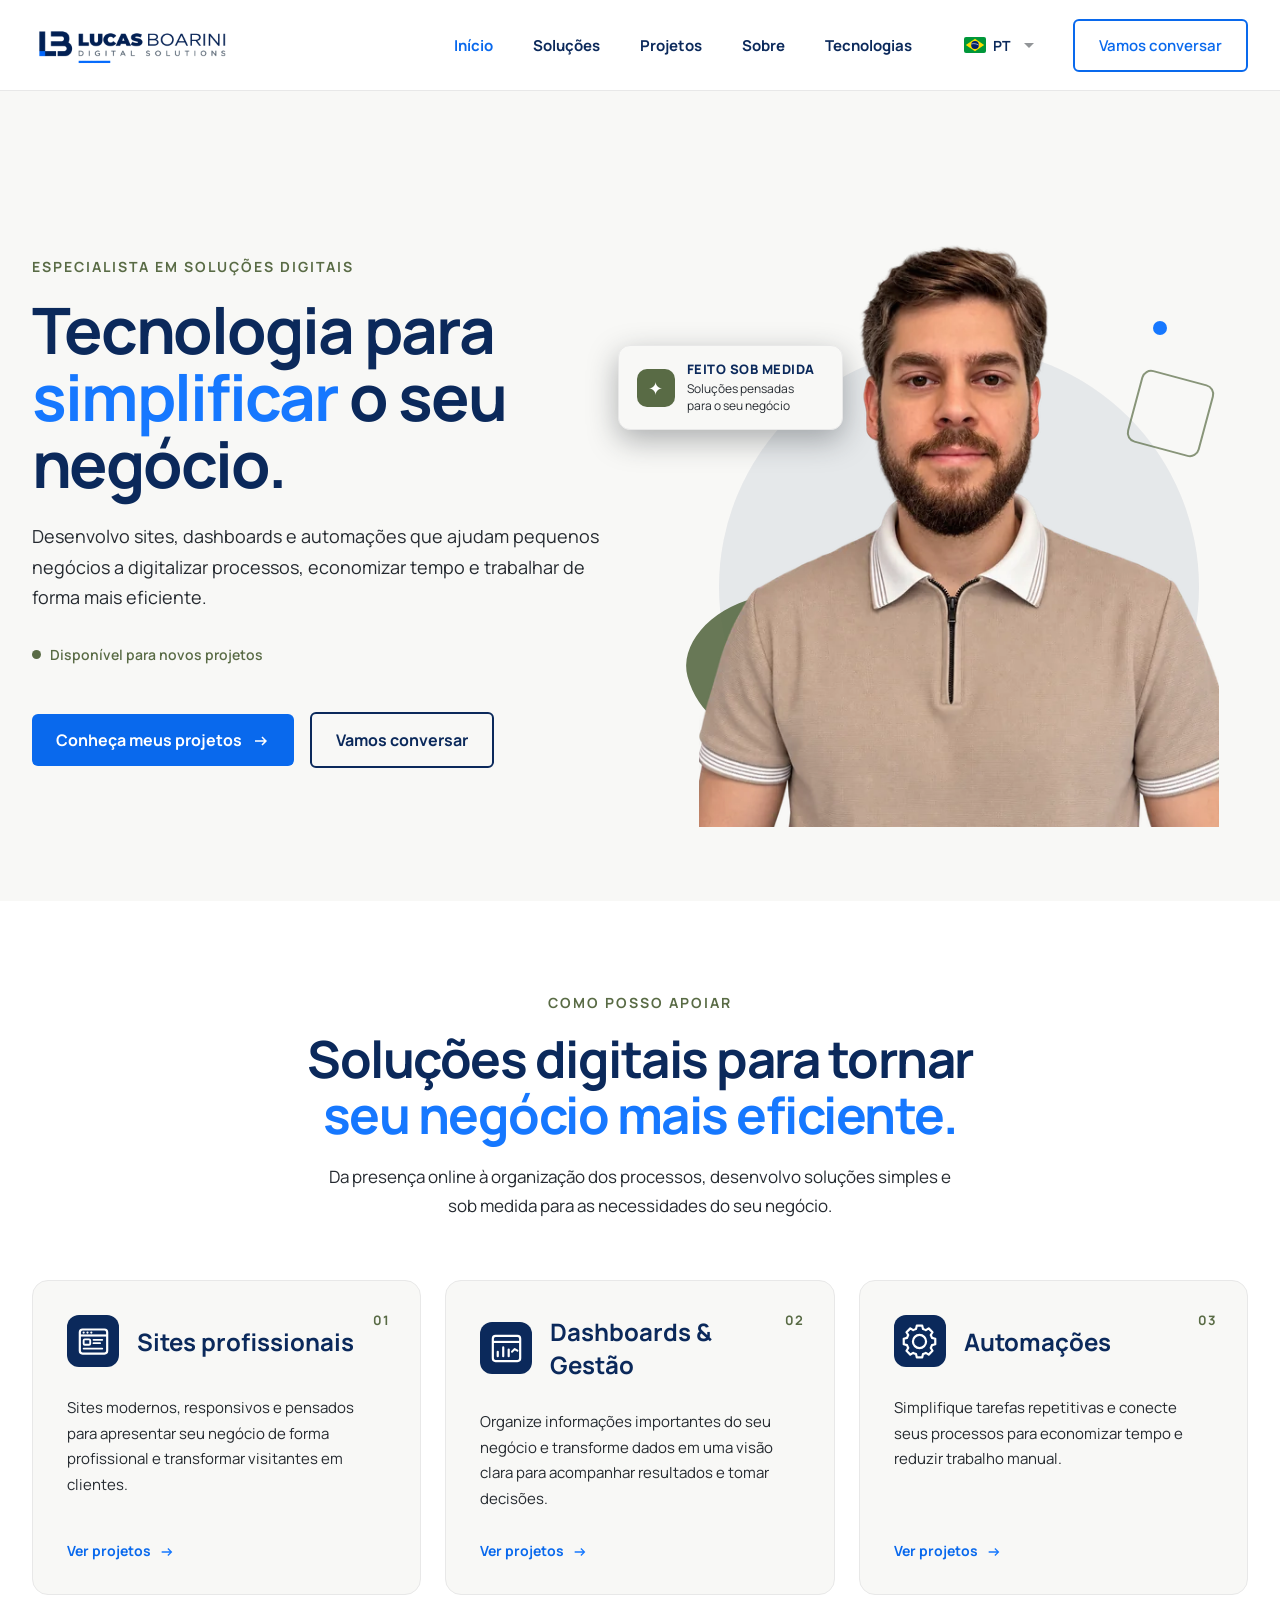
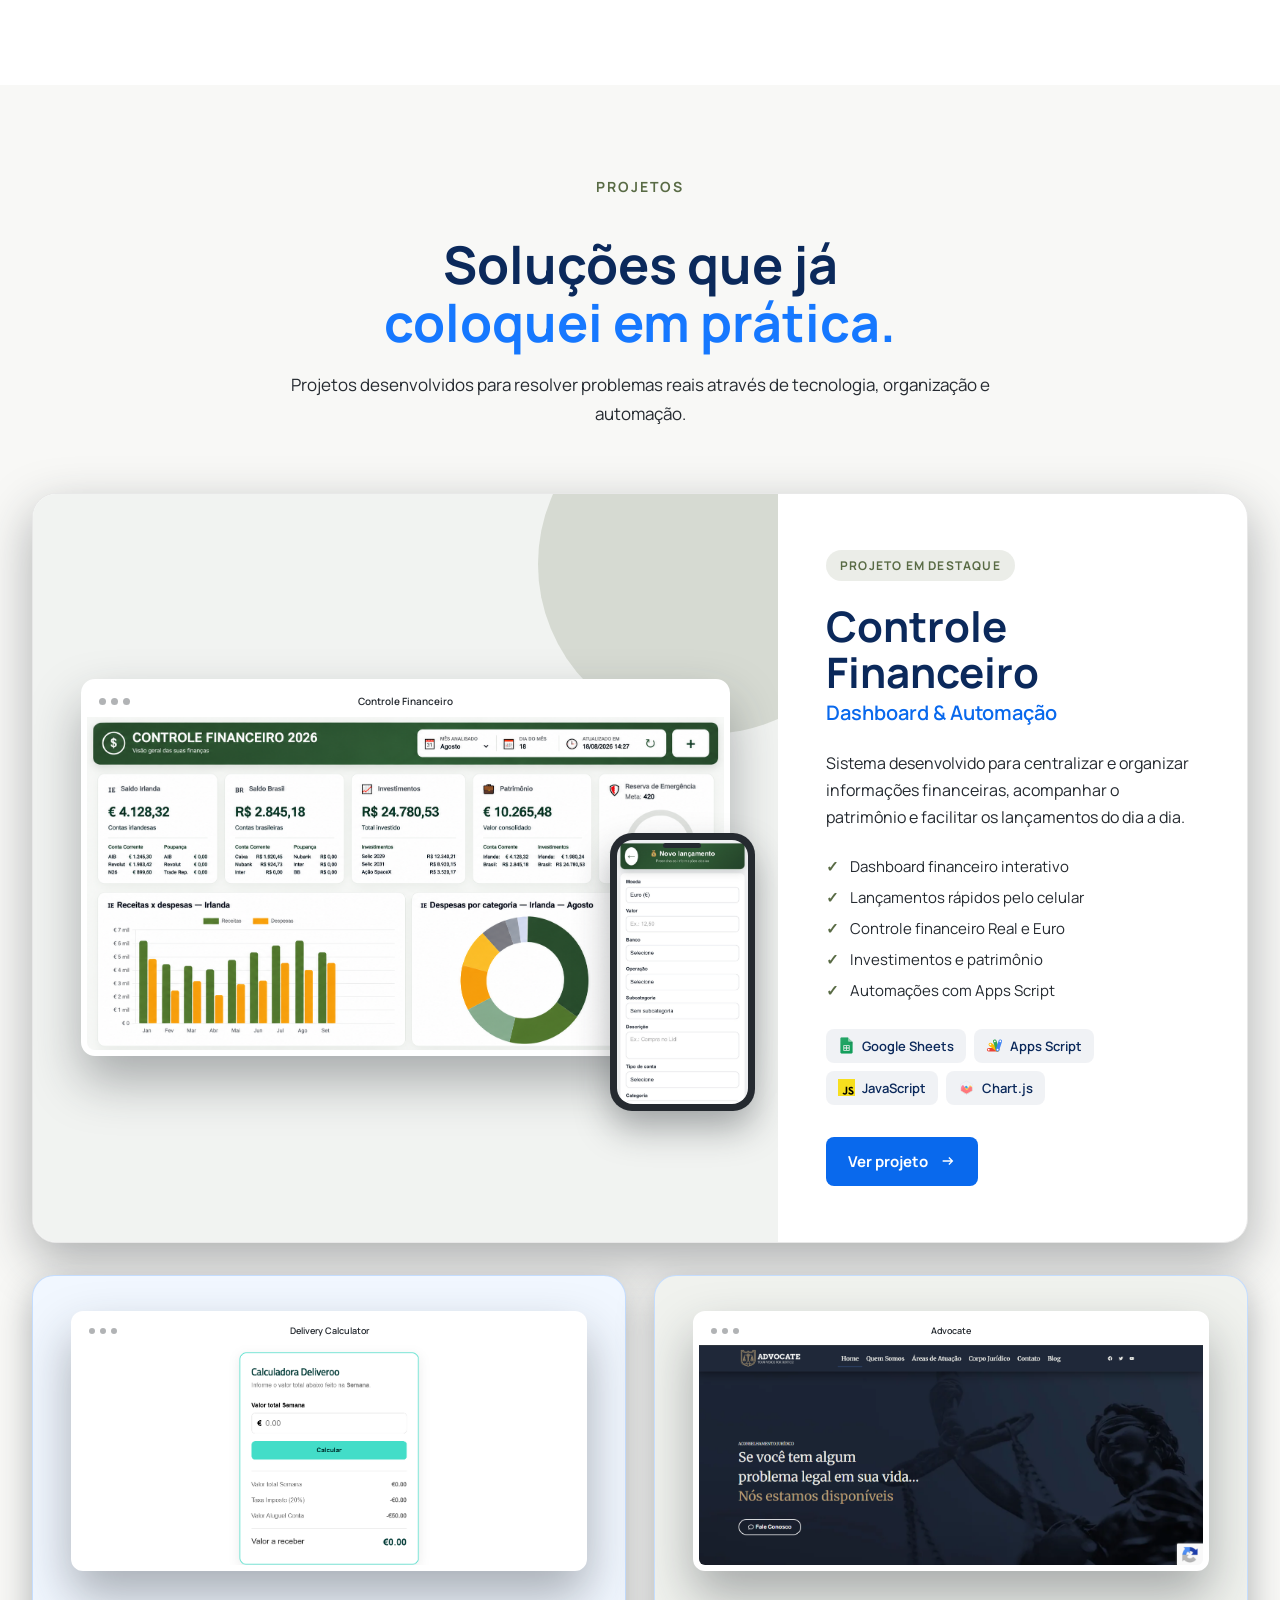
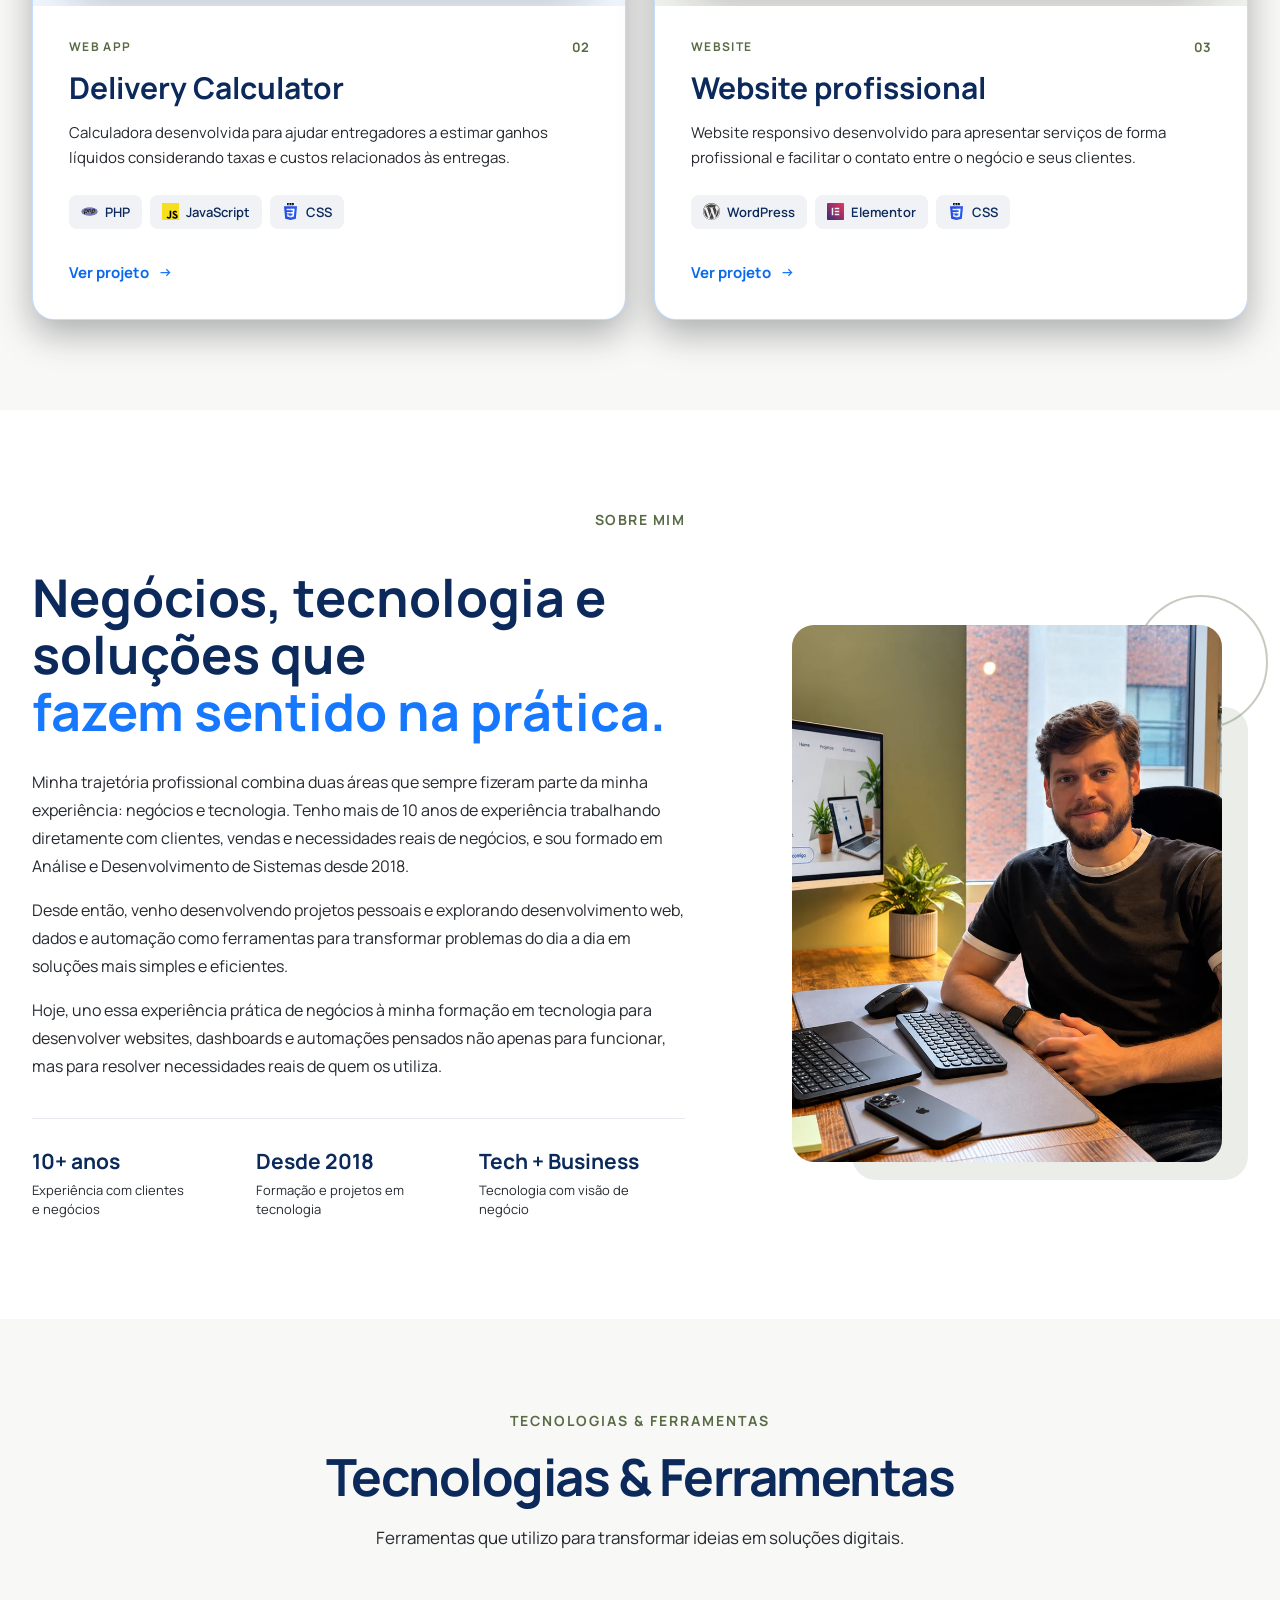
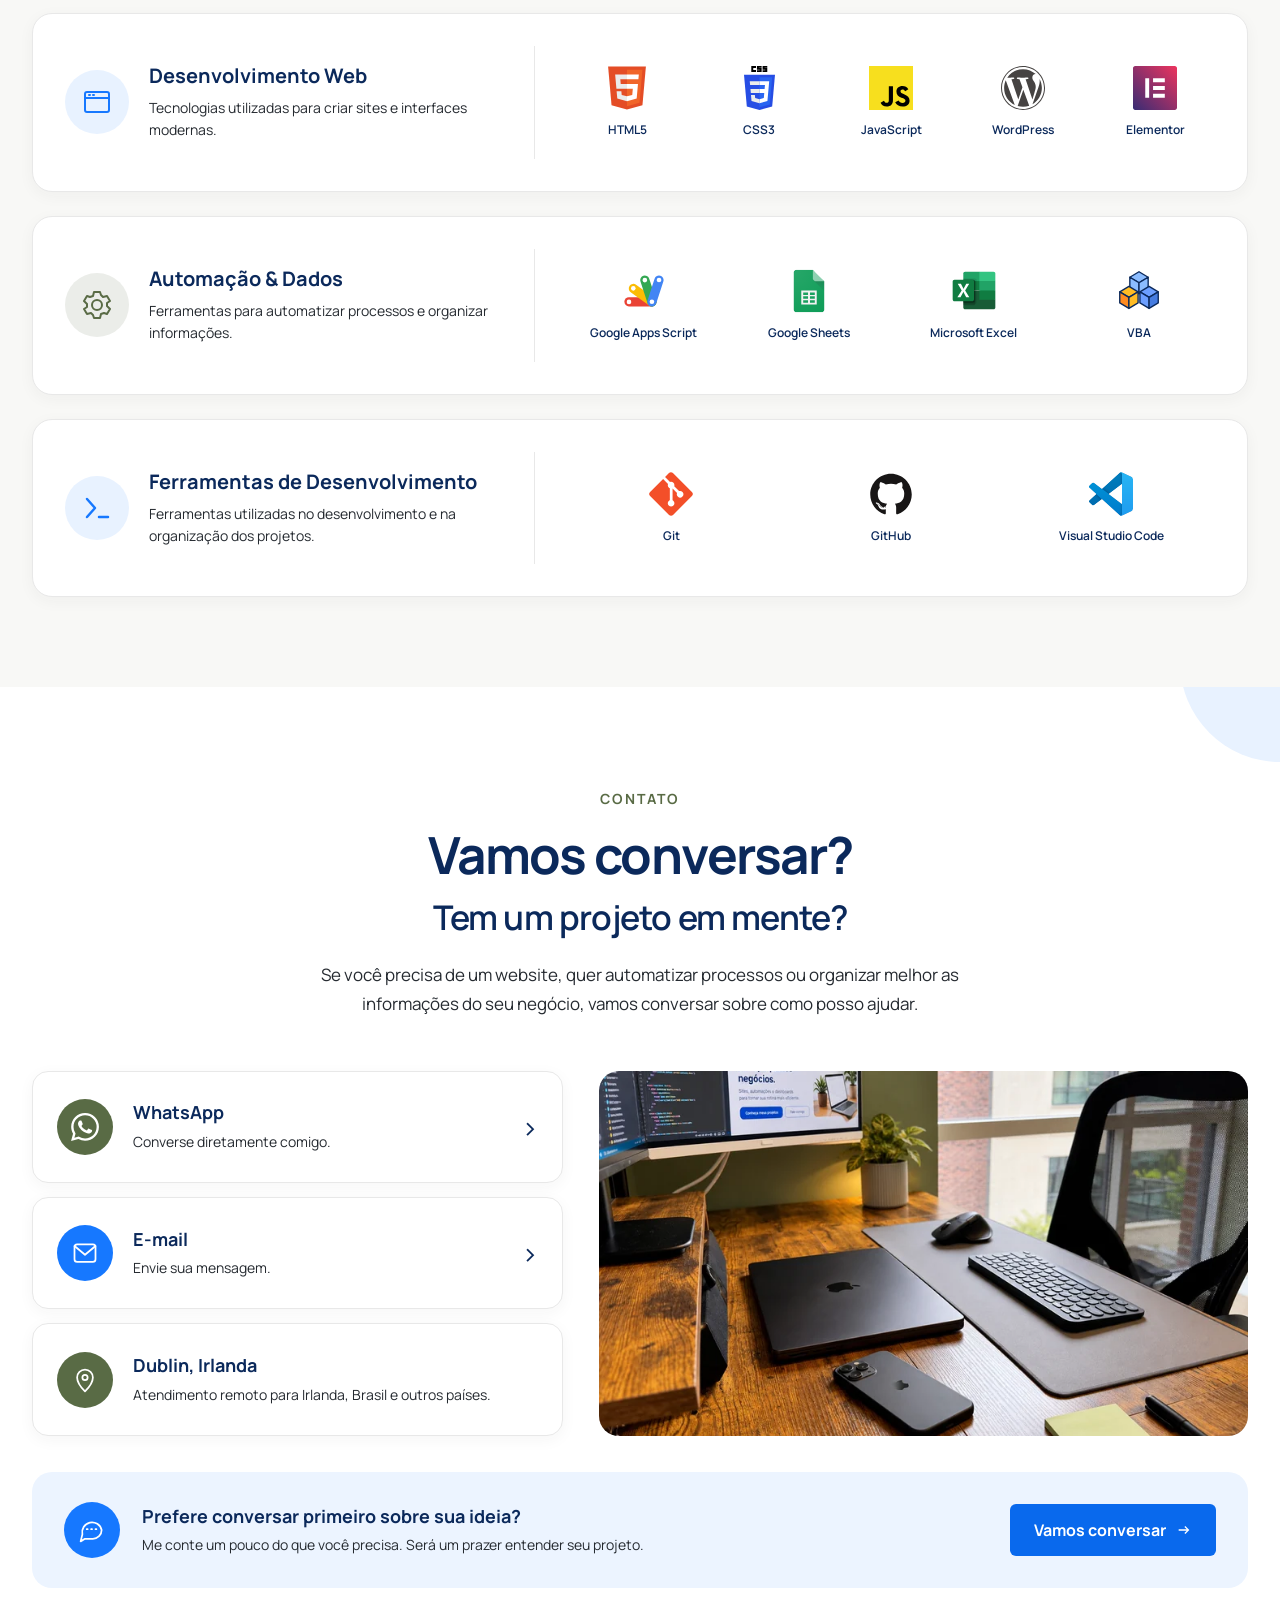
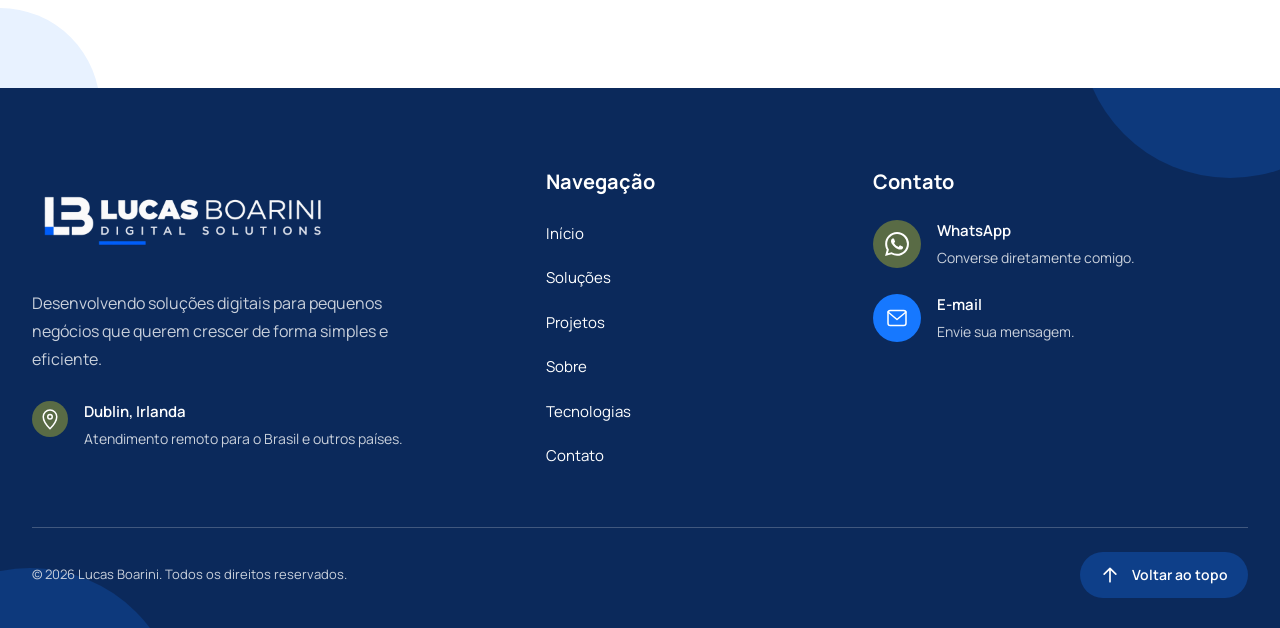
==== index.html @ 89a78b03 "perf: optimize Manrope font loading" ====
<!DOCTYPE html>
<html lang="pt-BR">
    <head>
        <meta charset="UTF-8">
        <meta name="viewport" content="width=device-width, initial-scale=1.0"> 

        <title data-i18n="seo.title">Lucas Boarini | Websites, Automação e Dashboards</title>
        <meta name="description" content="Criação de websites, automações e dashboards para pequenos negócios. Transforme processos manuais em soluções digitais eficientes. Dublin, Irlanda." data-i18n-content="seo.description">

        <link rel="canonical" href="https://boarinilucas.com/">

        <meta property="og:url" content="https://boarinilucas.com/">
        <meta property="og:type" content="website">
        <meta property="og:site_name" content="Lucas Boarini Digital Solutions">
        <meta property="og:title" content="Lucas Boarini | Websites, Automação e Dashboards" data-i18n-content="seo.title">
        <meta property="og:description" content="Criação de websites, automações e dashboards para pequenos negócios. Transforme processos manuais em soluções digitais eficientes. Dublin, Irlanda." data-i18n-content="seo.description">
        <meta property="og:locale" content="pt_BR" data-i18n-content="seo.locale">
        <meta property="og:locale:alternate" content="en_IE" data-i18n-content="seo.localeAlternate">
        <meta property="og:image" content="https://boarinilucas.com/assets/img/social/og-image.jpg">
        <meta property="og:image:width" content="1200">
        <meta property="og:image:height" content="630">

        <meta name="twitter:card" content="summary_large_image">
        <meta name="twitter:title" content="Lucas Boarini | Websites, Automação e Dashboards" data-i18n-content="seo.title">
        <meta name="twitter:description" content="Criação de websites, automações e dashboards para pequenos negócios. Transforme processos manuais em soluções digitais eficientes. Dublin, Irlanda." data-i18n-content="seo.description">
        <meta name="twitter:image" content="https://boarinilucas.com/assets/img/social/og-image.jpg">

        <!-- Antes da publicação: disponibilizar a imagem na URL HTTPS configurada
             e validar as prévias de compartilhamento no domínio definitivo. -->

        <link rel="icon" type="image/png" sizes="32x32" href="assets/img/logo-site/favicon-32.png">
        <link rel="icon" type="image/png" sizes="96x96" href="assets/img/logo-site/favicon-96.png">
        <link rel="preconnect" href="https://fonts.googleapis.com">
        <link rel="preconnect" href="https://fonts.gstatic.com" crossorigin>
        <link rel="stylesheet" href="https://fonts.googleapis.com/css2?family=Manrope:wght@400;600;700;800&amp;display=swap">
        <link rel="stylesheet" href="./assets/style.css">

    </head>

    <body>

    <header class="header">
        <div class="header-container">

            <a href="#home" class="logo">
                <img src="assets/img/logo-site/logo.webp" alt="Lucas Boarini Digital Solutions" width="600" height="200">
            </a>

            <nav class="nav" id="main-navigation">
                <a href="#home" class="active" data-i18n="nav.home">Início</a>
                <a href="#solutions" data-i18n="nav.solutions">Soluções</a>
                <a href="#projects" data-i18n="nav.projects">Projetos</a>
                <a href="#about" data-i18n="nav.about">Sobre</a>
                <a href="#technologies" data-i18n="nav.technologies">Tecnologias</a>
            </nav>

            <div class="language-selector">

                <button class="language-button" id="language-button" type="button" aria-expanded="false" aria-controls="language-menu">
                    <img
                        id="language-flag"
                        src="assets/img/flags/br.svg"
                        alt="Português"
                        width="22"
                        height="16"
                    >
                    <span id="language-label">PT</span>
                    <img src="assets/img/icons/arrow-drop-down.svg" alt="" width="24" height="24">
                </button>

                <div class="language-menu" id="language-menu">

                    <button data-lang="pt">
                        <img src="assets/img/flags/br.svg" alt="" width="22" height="16">
                        <span>Português</span>
                    </button>

                    <button data-lang="en">
                        <img src="assets/img/flags/ie.svg" alt="" width="22" height="16">
                        <span>English</span>
                    </button>

                </div>

            </div>

            <a href="#contact" class="contact-button" data-i18n="nav.contact">
                Vamos conversar
            </a>

            <button class="menu-toggle" type="button" aria-label="Menu de navegação" data-i18n-aria-label="nav.menu" aria-expanded="false" aria-controls="main-navigation">
                <span></span>
                <span></span>
                <span></span>
            </button>

        </div>
    </header>

        <main>

            <section class="hero" id="home">

                <div class="hero-container">

                    <div class="hero-content">

                        <span class="hero-label" data-i18n="hero.label">
                            Especialista em Soluções Digitais
                        </span>

                        <h1>
                            <span data-i18n="hero.titleStart">Tecnologia para</span>
                            <span class="hero-title-highlight" data-i18n="hero.titleHighlight">simplificar</span>
                            <span data-i18n="hero.titleEnd">o seu negócio.</span>
                        </h1>

                        <p class="hero-description" data-i18n="hero.description">
                            Desenvolvo sites, dashboards e automações que ajudam
                            pequenos negócios a digitalizar processos, economizar
                            tempo e trabalhar de forma mais eficiente.
                        </p>

                        <div class="hero-availability">
                            <span class="status-dot"></span>
                            <span data-i18n="hero.available">Disponível para novos projetos</span>
                        </div>

                    </div>

                    <div class="hero-visual">

                        <div class="hero-shape"></div>
                        <div class="shape shape-green-circle"></div>
                        <div class="shape shape-green-square"></div>
                        <div class="shape shape-blue-dot"></div>

                        <div class="hero-card">

                        <div class="hero-card-icon">
                                ✦
                            </div>

                            <div>
                                <span class="hero-card-title" data-i18n="hero.cardTitle">
                                    Feito sob medida
                                </span>

                                <p>
                                    <span data-i18n="hero.cardDescriptionStart">Soluções pensadas</span><br>
                                    <span data-i18n="hero.cardDescriptionEnd">para o seu negócio</span>
                                </p>
                            </div>

                        </div>

                        <img
                            src="assets/img/profile/photo-lucas.webp"
                            srcset="assets/img/profile/photo-lucas-small.webp 560w, assets/img/profile/photo-lucas.webp 1040w"
                            sizes="(max-width: 768px) min(280px, calc(80vw - 32px)), min(520px, calc(50vw - 62px))"
                            alt="Lucas Boarini"
                            class="hero-image"
                            width="1040"
                            height="1203"
                            fetchpriority="high"
                        >

                    </div>

                    <div class="hero-buttons">

                        <a href="#projects" class="button-primary">
                            <span data-i18n="hero.projects">Conheça meus projetos</span>

                            <img
                                src="assets/img/icons/arrow-right-alt.svg"
                                alt=""
                                class="button-icon"
                                width="18"
                                height="18"
                            >
                        </a>

                        <a href="#contact" class="button-secondary" data-i18n="hero.contact">
                            Vamos conversar
                        </a>

                    </div>

                </div>

            </section>

            <section class="solutions" id="solutions">

                <div class="solutions-container">

                    <div class="section-heading">

                        <span class="section-label" id="solutions-label" data-i18n="solutionsLabel">
                            Como posso apoiar
                        </span>

                        <h2 class="solutions-title">
                            <span
                                class="solutions-title-main"
                                data-i18n="solutionsTitleMain"
                            >
                                Soluções digitais para tornar
                            </span>

                            <span
                                class="solutions-title-highlight"
                                data-i18n="solutionsTitleHighlight"
                            >
                                seu negócio mais eficiente.
                            </span>
                        </h2>

                        <p data-i18n="solutionsDescription">
                            Da presença online à organização dos processos,
                            desenvolvo soluções simples e sob medida para
                            as necessidades do seu negócio.
                        </p>

                    </div>


                    <div class="solutions-grid mobile-carousel" data-mobile-carousel id="solutions-carousel" tabindex="0" aria-labelledby="solutions-label">

                        <!-- Website -->
                        <article class="solution-card" id="solution-web">

                            <span class="solution-number">01</span>

                            <div class="solution-header">

                                <div class="solution-icon">
                                    <img
                                        src="assets/img/icons/website.svg"
                                        alt=""
                                        width="35"
                                        height="35"
                                    >
                                </div>

                                <h3 data-i18n="solutionWebTitle">
                                    Sites profissionais
                                </h3>

                            </div>
                          

                            <p data-i18n="solutionWebDescription">
                                Sites modernos, responsivos e pensados para
                                apresentar seu negócio de forma profissional
                                e transformar visitantes em clientes.
                            </p>

                            <a href="#projects" class="solution-link">
                                <span data-i18n="viewProjects">Ver projetos</span>

                                <span class="solution-arrow">
                                    <img
                                        src="assets/img/icons/arrow-right-alt-blue.svg"
                                        alt=""
                                        class="solution-link-icon"
                                        width="16"
                                        height="16"
                                    >
                                </span>
                            </a>

                        </article>


                        <!-- Dashboards -->
                        <article class="solution-card" id="solution-dashboard">

                            <span class="solution-number">02</span>

                            <div class="solution-header">
                                <div class="solution-icon">
                                    <img
                                        src="assets/img/icons/dashboard.svg"
                                        alt=""
                                        width="35"
                                        height="35"
                                    >
                                </div>

                                <h3 data-i18n="solutionDashboardTitle">
                                    Dashboards & Gestão
                                </h3>

                            </div>


                            <p data-i18n="solutionDashboardDescription">
                                Organize informações importantes do seu negócio
                                e transforme dados em uma visão clara para
                                acompanhar resultados e tomar decisões.
                            </p>

                            <a href="#projects" class="solution-link">
                                <span data-i18n="viewProjects">Ver projetos</span>

                                <span class="solution-arrow">
                                    <img
                                        src="assets/img/icons/arrow-right-alt-blue.svg"
                                        alt=""
                                        class="solution-link-icon"
                                        width="16"
                                        height="16"
                                    >
                                </span>
                            </a>

                        </article>


                        <!-- Automation -->
                        <article class="solution-card" id="solution-automation">

                            <span class="solution-number">03</span>
                            
                            <div class="solution-header">
                                <div class="solution-icon">
                                    <img
                                        src="assets/img/icons/automation.svg"
                                        alt=""
                                        width="35"
                                        height="35"
                                    >
                                </div>

                                <h3 data-i18n="solutionAutomationTitle">
                                    Automações
                                </h3>

                            </div>


                            <p data-i18n="solutionAutomationDescription">
                                Simplifique tarefas repetitivas e conecte seus
                                processos para economizar tempo e reduzir
                                trabalho manual.
                            </p>

                            <a href="#projects" class="solution-link">
                                <span data-i18n="viewProjects">Ver projetos</span>

                                <span class="solution-arrow">
                                    <img
                                        src="assets/img/icons/arrow-right-alt-blue.svg"
                                        alt=""
                                        class="solution-link-icon"
                                        width="16"
                                        height="16"
                                    >
                                </span>
                            </a>

                        </article>

                    </div>

                    <div class="solutions-indicators carousel-indicators" data-carousel-controls="solutions-carousel" role="group" aria-labelledby="solutions-label">
                        <button class="solutions-indicator carousel-indicator" type="button" aria-controls="solution-web" aria-current="true">
                            <span class="solutions-indicator-label carousel-indicator-label" data-i18n="solutionsGoToWeb">Ver solução: Sites profissionais</span>
                        </button>
                        <button class="solutions-indicator carousel-indicator" type="button" aria-controls="solution-dashboard" aria-current="false">
                            <span class="solutions-indicator-label carousel-indicator-label" data-i18n="solutionsGoToDashboard">Ver solução: Dashboards &amp; Gestão</span>
                        </button>
                        <button class="solutions-indicator carousel-indicator" type="button" aria-controls="solution-automation" aria-current="false">
                            <span class="solutions-indicator-label carousel-indicator-label" data-i18n="solutionsGoToAutomation">Ver solução: Automações</span>
                        </button>
                    </div>

                </div>

            </section>

            <section class="projects" id="projects">

                <div class="projects-container">

                    <div class="projects-heading">

                        <span class="section-label" id="projects-label" data-i18n="projectsLabel">
                            PROJETOS
                        </span>

                        <h2 class="projects-title">
                            <span class="projects-title-main" data-i18n="projectsTitleMain">
                                Soluções que já
                            </span>

                            <span class="projects-title-highlight" data-i18n="projectsTitleHighlight">
                                coloquei em prática.
                            </span>
                        </h2>

                        <p class="projects-description" data-i18n="projectsDescription">
                            Projetos desenvolvidos para resolver problemas reais
                            através de tecnologia, organização e automação.
                        </p>

                    </div>

                    <div class="projects-grid">

                        <article class="featured-project">

                            <!-- VISUAL -->
                            <div class="featured-project-visual">

                                <div class="project-mockup">

                                    <div class="browser-mockup">

                                        <div class="browser-bar">
                                            <div class="browser-dots">
                                                <span></span>
                                                <span></span>
                                                <span></span>
                                            </div>

                                            <span class="browser-title" data-i18n="financeTitle">
                                                Controle Financeiro
                                            </span>
                                        </div>

                                        <img
                                            src="assets/img/projects/finance-dashboard.webp"
                                            alt="Dashboard do Controle Financeiro"
                                            data-i18n-alt="financeDashboardAlt"
                                            class="dashboard-screen"
                                            width="1737"
                                            height="906"
                                            loading="lazy"
                                            decoding="async"
                                        >

                                    </div>

                                    <div class="phone-mockup">
                                        <div class="phone-speaker"></div>

                                        <img
                                            src="assets/img/projects/finance-mobile.webp"
                                            alt="Lançamento mobile do Controle Financeiro"
                                            data-i18n-alt="financeMobileAlt"
                                            width="738"
                                            height="1487"
                                            loading="lazy"
                                            decoding="async"
                                        >
                                    </div>

                                </div>

                            </div>

                            <!-- CONTEÚDO -->
                            <div class="featured-project-content">

                                <span class="project-label" data-i18n="financeFeatured">
                                    PROJETO EM DESTAQUE
                                </span>

                                <h3 class="project-title" data-i18n="financeTitle">
                                    Controle Financeiro
                                </h3>

                                <span class="project-category" data-i18n="financeCategory">
                                    Dashboard & Automação
                                </span>

                                <p class="project-description" data-i18n="financeDescription">
                                    Sistema desenvolvido para centralizar e organizar informações
                                    financeiras, acompanhar o patrimônio e facilitar os lançamentos
                                    do dia a dia.
                                </p>

                                <ul class="project-features">
                                    <li data-i18n="financeFeature1">Dashboard financeiro interativo</li>
                                    <li data-i18n="financeFeature2">Lançamentos rápidos pelo celular</li>
                                    <li data-i18n="financeFeature3">Controle financeiro Real e Euro</li>
                                    <li data-i18n="financeFeature4">Investimentos e patrimônio</li>
                                    <li data-i18n="financeFeature5">Automações com Apps Script</li>
                                </ul>

                                <div class="project-technologies">
                                    <span>
                                        <img src="assets/img/logos/google_sheets_logo.svg" alt="" width="17" height="17">
                                        Google Sheets
                                    </span>

                                    <span>
                                        <img src="assets/img/logos/google_apps_script.svg" alt="" width="17" height="17">
                                        Apps Script
                                    </span>

                                    <span>
                                        <img src="assets/img/logos/javaScript_logo.svg" alt="" width="17" height="17">
                                        JavaScript
                                    </span>

                                    <span>
                                        <img src="assets/img/logos/chart.js_logo.svg" alt="" width="17" height="17">
                                        Chart.js
                                    </span>
                                </div>

                                <a href="projects/controle-financeiro.html" class="project-button">
                                    <span data-i18n="viewProject">Ver projeto</span>
                                    <img src="assets/img/icons/arrow-right-alt.svg" alt="" width="16" height="16">
                                </a>

                            </div>

                        </article>

                        <div class="projects-secondary-grid mobile-carousel" data-mobile-carousel id="projects-carousel" tabindex="0" aria-labelledby="projects-label">

                            <!-- PROJECT 02 -->
                            <article class="project-card" id="project-delivery">

                                <div class="project-card-visual project-card-visual-blue">
                                    <div class="project-mockup project-mockup--small">

                                        <div class="browser-mockup">

                                            <div class="browser-bar">

                                                <div class="browser-dots">
                                                    <span></span>
                                                    <span></span>
                                                    <span></span>
                                                </div>

                                                <span class="browser-title">
                                                    Delivery Calculator
                                                </span>

                                            </div>

                                            <img
                                                src="assets/img/projects/calc-deliveroo.webp"
                                                alt="Delivery Calculator"
                                                class="dashboard-screen"
                                                width="1351"
                                                height="607"
                                                loading="lazy"
                                                decoding="async"
                                            >

                                        </div>

                                    </div>
                                </div>

                                <div class="project-card-content">

                                    <div class="project-card-top">
                                        <span class="project-card-category" data-i18n="deliveryCategory">
                                            WEB APP
                                        </span>

                                        <span class="project-card-number">
                                            02
                                        </span>
                                    </div>

                                    <h3 class="project-card-title" data-i18n="deliveryTitle">
                                        Delivery Calculator
                                    </h3>

                                    <p class="project-card-description" data-i18n="deliveryDescription">
                                        Calculadora desenvolvida para ajudar entregadores a
                                        estimar ganhos líquidos considerando taxas e custos
                                        relacionados às entregas.
                                    </p>

                                    <div class="project-technologies">
                                        <span>
                                            <img src="assets/img/logos/PHP-logo.svg" alt="" width="17" height="17">
                                            PHP
                                        </span>

                                        <span>
                                            <img src="assets/img/logos/javaScript_logo.svg" alt="" width="17" height="17">
                                            JavaScript
                                        </span>

                                        <span>
                                            <img src="assets/img/logos/CSS3_logo.svg" alt="" width="17" height="17">
                                            CSS
                                        </span>
                                    </div>

                                    <a href="#" class="project-card-link">
                                        <span data-i18n="viewProject">Ver projeto</span>

                                        <img
                                            src="assets/img/icons/arrow-right-alt-blue.svg"
                                            alt=""
                                            width="15"
                                            height="15"
                                        >
                                    </a>

                                </div>

                            </article>


                            <!-- PROJECT 03 -->
                            <article class="project-card" id="project-website">

                                <div class="project-card-visual project-card-visual-green">
                                    <div class="project-mockup project-mockup--small">

                                        <div class="browser-mockup">

                                            <div class="browser-bar">

                                                <div class="browser-dots">
                                                    <span></span>
                                                    <span></span>
                                                    <span></span>
                                                </div>

                                                <span class="browser-title">
                                                    Advocate
                                                </span>

                                            </div>

                                            <img
                                                src="assets/img/projects/site-advocate.webp"
                                                alt="Website desenvolvido"
                                                data-i18n-alt="websiteImageAlt"
                                                class="dashboard-screen"
                                                width="1351"
                                                height="608"
                                                loading="lazy"
                                                decoding="async"
                                            >

                                        </div>

                                    </div>
                                </div>

                                <div class="project-card-content">

                                    <div class="project-card-top">
                                        <span class="project-card-category" data-i18n="websiteCategory">
                                            WEBSITE
                                        </span>

                                        <span class="project-card-number">
                                            03
                                        </span>
                                    </div>

                                    <h3 class="project-card-title" data-i18n="websiteTitle">
                                        Website profissional
                                    </h3>

                                    <p class="project-card-description" data-i18n="websiteDescription">
                                        Website responsivo desenvolvido para apresentar
                                        serviços de forma profissional e facilitar o contato
                                        entre o negócio e seus clientes.
                                    </p>

                                    <div class="project-technologies">
                                        <span>
                                            <img src="assets/img/logos/wordpress-logo.svg" alt="" width="17" height="17">
                                            WordPress
                                        </span>

                                        <span>
                                            <img src="assets/img/logos/elementor-logo.svg" alt="" width="17" height="17">
                                            Elementor
                                        </span>

                                        <span>
                                            <img src="assets/img/logos/CSS3_logo.svg" alt="" width="17" height="17">
                                            CSS
                                        </span>
                                    </div>

                                    <a href="#" class="project-card-link">
                                        <span data-i18n="viewProject">Ver projeto</span>

                                        <img
                                            src="assets/img/icons/arrow-right-alt-blue.svg"
                                            alt=""
                                            width="15"
                                            height="15"
                                        >
                                    </a>

                                </div>

                            </article>

                        </div>
                        <div class="carousel-indicators" data-carousel-controls="projects-carousel" role="group" aria-labelledby="projects-label">
                            <button class="carousel-indicator" type="button" aria-controls="project-delivery" aria-current="true">
                                <span class="carousel-indicator-label" data-i18n="projectsGoToDelivery">Ver projeto: Delivery Calculator</span>
                            </button>
                            <button class="carousel-indicator" type="button" aria-controls="project-website" aria-current="false">
                                <span class="carousel-indicator-label" data-i18n="projectsGoToWebsite">Ver projeto: Website profissional</span>
                            </button>
                        </div>
                    </div>
                </div>

            </section>

            <section class="about" id="about">

                <span class="section-label" data-i18n="aboutLabel">
                    SOBRE MIM
                </span>

                <div class="about-container">

                    <div class="about-content">

                        <h2 class="about-title" data-i18n="aboutTitleMain" data-i18n-text>
                            Negócios, tecnologia e soluções que
                            <span data-i18n="aboutTitleHighlight">fazem sentido na prática.</span>
                        </h2>

                        <div class="about-text">

                            <p data-i18n="aboutParagraph1">
                                Minha trajetória profissional combina duas áreas que sempre fizeram
                                parte da minha experiência: negócios e tecnologia. Tenho mais de
                                10 anos de experiência trabalhando diretamente com clientes, vendas
                                e necessidades reais de negócios, e sou formado em Análise e
                                Desenvolvimento de Sistemas desde 2018.
                            </p>

                            <p data-i18n="aboutParagraph2">
                                Desde então, venho desenvolvendo projetos pessoais e explorando
                                desenvolvimento web, dados e automação como ferramentas para
                                transformar problemas do dia a dia em soluções mais simples e eficientes.
                            </p>

                            <p data-i18n="aboutParagraph3">
                                Hoje, uno essa experiência prática de negócios à minha formação em
                                tecnologia para desenvolver websites, dashboards e automações
                                pensados não apenas para funcionar, mas para resolver necessidades
                                reais de quem os utiliza.
                            </p>

                        </div>

                        <div class="about-highlights">

                            <div class="about-highlight">
                                <strong data-i18n="aboutHighlight1Title">10+ anos</strong>
                                <span data-i18n="aboutHighlight1Description">Experiência com clientes e negócios</span>
                            </div>

                            <div class="about-highlight">
                                <strong data-i18n="aboutHighlight2Title">Desde 2018</strong>
                                <span data-i18n="aboutHighlight2Description">Formação e projetos em tecnologia </span>
                            </div>

                            <div class="about-highlight">
                                <strong data-i18n="aboutHighlight3Title">Tech + Business</strong>
                                <span data-i18n="aboutHighlight3Description">Tecnologia com visão de negócio</span>
                            </div>

                        </div>

                    </div>

                    <div class="about-visual">

                        <div class="about-photo">
                            <img
                                src="assets/img/profile/about.webp"
                                alt="Lucas Boarini"
                                width="800"
                                height="1000"
                                loading="lazy"
                                decoding="async"
                            >
                        </div>

                    </div>

                </div>

            </section>

            <section class="technologies" id="technologies" aria-labelledby="technologies-title">

                <div class="technologies-container">

                    <div class="section-heading technologies-heading">
                        <span class="section-label" data-i18n="technologiesLabel">TECNOLOGIAS &amp; FERRAMENTAS</span>
                        <h2 id="technologies-title" data-i18n="technologiesTitle">Tecnologias &amp; Ferramentas</h2>
                        <p data-i18n="technologiesDescription">Ferramentas que utilizo para transformar ideias em soluções digitais.</p>
                    </div>

                    <div class="technologies-groups mobile-carousel" data-mobile-carousel id="technologies-carousel" tabindex="0" aria-labelledby="technologies-title">

                        <article class="technology-group technology-group--web" id="technology-web" aria-labelledby="technology-web-title">
                            <div class="technology-category">
                                <span class="technology-category-icon" aria-hidden="true">
                                    <img src="assets/img/icons/technology-web.svg" alt="" width="32" height="32">
                                </span>
                                <div>
                                    <h3 id="technology-web-title" data-i18n="technologiesWebTitle">Desenvolvimento Web</h3>
                                    <p data-i18n="technologiesWebDescription">Tecnologias utilizadas para criar sites e interfaces modernas.</p>
                                </div>
                            </div>

                            <ul class="technology-list">
                                <li class="technology-item">
                                    <img src="assets/img/logos/html5-logo.svg" alt="" width="44" height="44" loading="lazy">
                                    <span>HTML5</span>
                                </li>
                                <li class="technology-item">
                                    <img src="assets/img/logos/CSS3_logo.svg" alt="" width="44" height="44" loading="lazy">
                                    <span>CSS3</span>
                                </li>
                                <li class="technology-item">
                                    <img src="assets/img/logos/javaScript_logo.svg" alt="" width="44" height="44" loading="lazy">
                                    <span>JavaScript</span>
                                </li>
                                <li class="technology-item">
                                    <img src="assets/img/logos/wordpress-logo.svg" alt="" width="44" height="44" loading="lazy">
                                    <span>WordPress</span>
                                </li>
                                <li class="technology-item">
                                    <img src="assets/img/logos/elementor-logo.svg" alt="" width="44" height="44" loading="lazy">
                                    <span>Elementor</span>
                                </li>
                            </ul>

                        </article>

                        <article class="technology-group technology-group--automation" id="technology-data" aria-labelledby="technology-automation-title">

                            <div class="technology-category">
                                <span class="technology-category-icon" aria-hidden="true">
                                    <img src="assets/img/icons/technology-automation.svg" alt="" width="32" height="32">
                                </span>
                                <div>
                                    <h3 id="technology-automation-title" data-i18n="technologiesDataTitle">Automação &amp; Dados</h3>
                                    <p data-i18n="technologiesDataDescription">Ferramentas para automatizar processos e organizar informações.</p>
                                </div>
                            </div>

                            <ul class="technology-list">
                                <li class="technology-item">
                                    <img src="assets/img/logos/google_apps_script.svg" alt="" width="44" height="44" loading="lazy">
                                    <span>Google Apps Script</span>
                                </li>
                                <li class="technology-item">
                                    <img src="assets/img/logos/google_sheets_logo.svg" alt="" width="44" height="44" loading="lazy">
                                    <span>Google Sheets</span>
                                </li>
                                <li class="technology-item">
                                    <img src="assets/img/logos/excel-logo.svg" alt="" width="44" height="44" loading="lazy">
                                    <span>Microsoft Excel</span>
                                </li>
                                <li class="technology-item">
                                    <img src="assets/img/logos/vba-logo.svg" alt="" width="44" height="44" loading="lazy">
                                    <span>VBA</span>
                                </li>
                            </ul>

                        </article>

                        <article class="technology-group technology-group--terminal" id="technology-development" aria-labelledby="technology-terminal-title">

                            <div class="technology-category">
                                <span class="technology-category-icon" aria-hidden="true">
                                    <img src="assets/img/icons/technology-terminal.svg" alt="" width="32" height="32">
                                </span>
                                <div>
                                    <h3 id="technology-terminal-title" data-i18n="technologiesDevelopmentTitle">Ferramentas de Desenvolvimento</h3>
                                    <p data-i18n="technologiesDevelopmentDescription">Ferramentas utilizadas no desenvolvimento e na organização dos projetos.</p>
                                </div>
                            </div>

                            <ul class="technology-list">
                                <li class="technology-item">
                                    <img src="assets/img/logos/git-logo.svg" alt="" width="44" height="44" loading="lazy">
                                    <span>Git</span>
                                </li>
                                <li class="technology-item">
                                    <img src="assets/img/logos/github-logo.svg" alt="" width="44" height="44" loading="lazy">
                                    <span>GitHub</span>
                                </li>
                                <li class="technology-item">
                                    <img src="assets/img/logos/vscode-logo.svg" alt="" width="44" height="44" loading="lazy">
                                    <span>Visual Studio Code</span>
                                </li>
                            </ul>

                        </article>
                    </div>
                    <div class="carousel-indicators" data-carousel-controls="technologies-carousel" role="group" aria-labelledby="technologies-title">
                        <button class="carousel-indicator" type="button" aria-controls="technology-web" aria-current="true">
                            <span class="carousel-indicator-label" data-i18n="technologiesGoToWeb">Ver tecnologias: Desenvolvimento Web</span>
                        </button>
                        <button class="carousel-indicator" type="button" aria-controls="technology-data" aria-current="false">
                            <span class="carousel-indicator-label" data-i18n="technologiesGoToData">Ver tecnologias: Automação &amp; Dados</span>
                        </button>
                        <button class="carousel-indicator" type="button" aria-controls="technology-development" aria-current="false">
                            <span class="carousel-indicator-label" data-i18n="technologiesGoToDevelopment">Ver tecnologias: Ferramentas de Desenvolvimento</span>
                        </button>
                    </div>
                </div>
            </section>

            <section class="contact" id="contact" aria-labelledby="contact-title">
                <div class="contact-container">
                    <div class="section-heading contact-heading">
                        <span class="section-label" data-i18n="contactLabel">CONTATO</span>
                        <h2 id="contact-title" data-i18n="contactTitle">Vamos conversar?</h2>
                        <p class="contact-subtitle" data-i18n="contactSubtitle">Tem um projeto em mente?</p>
                        <p data-i18n="contactDescription">Se você precisa de um website, quer automatizar processos ou organizar melhor as informações do seu negócio, vamos conversar sobre como posso ajudar.</p>
                    </div>

                    <div class="contact-grid">
                        <div class="contact-channels">
                            <a class="contact-card" data-contact="whatsapp" role="link" aria-disabled="true" tabindex="-1">
                                <span class="contact-icon contact-icon--whatsapp" aria-hidden="true">
                                    <img src="assets/img/icons/contact-whatsapp.svg" alt="" width="28" height="28">
                                </span>
                                <div class="contact-card-text">
                                    <h3 data-i18n="contactWhatsApp">WhatsApp</h3>
                                    <p data-i18n="contactWhatsAppDescription">Converse diretamente comigo.</p>
                                </div>
                                <span class="contact-chevron" aria-hidden="true">›</span>
                            </a>
                            <a class="contact-card" data-contact="email" role="link" aria-disabled="true" tabindex="-1">
                                <span class="contact-icon contact-icon--email" aria-hidden="true">
                                    <img src="assets/img/icons/contact-email.svg" alt="" width="28" height="28">
                                </span>
                                <div class="contact-card-text">
                                    <h3 data-i18n="contactEmail">E-mail</h3>
                                    <p data-i18n="contactEmailDescription">Envie sua mensagem.</p>
                                </div>
                                <span class="contact-chevron" aria-hidden="true">›</span>
                            </a>
                            <div class="contact-card">
                                <span class="contact-icon contact-icon--location" aria-hidden="true">
                                    <img src="assets/img/icons/contact-location.svg" alt="" width="28" height="28">
                                </span>
                                <div class="contact-card-text">
                                    <h3 data-i18n="contactLocation">Dublin, Irlanda</h3>
                                    <p data-i18n="contactLocationDescription">Atendimento remoto para Irlanda, Brasil e outros países.</p>
                                </div>
                            </div>
                        </div>
                        <div class="contact-visual">
                            <img
                                src="assets/img/contact/workspace.webp"
                                srcset="assets/img/contact/workspace-small.webp 800w, assets/img/contact/workspace.webp 1448w"
                                sizes="(max-width: 768px) calc(100vw - 40px), (max-width: 1344px) calc(55vw - 55px), 685px"
                                alt="Ambiente de trabalho com notebook, caderno e uma caneca sobre a mesa."
                                data-i18n-alt="contactImageAlt"
                                width="1448"
                                height="1086"
                                loading="lazy"
                                decoding="async"
                            >
                        </div>
                    </div>

                    <div class="contact-cta">
                        <span class="contact-icon contact-icon--chat" aria-hidden="true">
                            <img src="assets/img/icons/contact-chat.svg" alt="" width="28" height="28">
                        </span>
                        <div class="contact-cta-text">
                            <h3 data-i18n="contactCtaTitle">Prefere conversar primeiro sobre sua ideia?</h3>
                            <p data-i18n="contactCtaDescription">Me conte um pouco do que você precisa. Será um prazer entender seu projeto.</p>
                        </div>
                        <a class="button-primary contact-cta-button" data-contact="whatsapp" role="link" aria-disabled="true" tabindex="-1">
                            <span data-i18n="contactCtaButton">Vamos conversar</span>
                            <img src="assets/img/icons/arrow-right-alt.svg" alt="" width="16" height="16">
                        </a>
                    </div>
                </div>
            </section>

        </main>

        <footer class="footer">
            <div class="footer-container">
                <div class="footer-grid">
                    <div class="footer-identity">
                        <a href="#home" class="footer-logo">
                            <img src="assets/img/logo-site/logo-footer.webp" alt="Lucas Boarini Digital Solutions" width="900" height="300" loading="lazy" decoding="async">
                        </a>
                        <p class="footer-description" data-i18n="footerDescription">Desenvolvendo soluções digitais para pequenos negócios que querem crescer de forma simples e eficiente.</p>
                        <div class="footer-location">
                            <span class="footer-icon footer-icon--location" aria-hidden="true">
                                <img src="assets/img/icons/contact-location.svg" alt="" width="24" height="24">
                            </span>
                            <div>
                                <p class="footer-contact-title" data-i18n="contactLocation">Dublin, Irlanda</p>
                                <p data-i18n="footerLocationDescription">Atendimento remoto para o Brasil e outros países.</p>
                            </div>
                        </div>
                    </div>

                    <nav class="footer-navigation" aria-labelledby="footer-navigation-title">
                        <h2 id="footer-navigation-title" data-i18n="footerNavigation">Navegação</h2>
                        <ul class="footer-nav-list">
                            <li><a href="#home" data-i18n="nav.home">Início</a></li>
                            <li><a href="#solutions" data-i18n="nav.solutions">Soluções</a></li>
                            <li><a href="#projects" data-i18n="nav.projects">Projetos</a></li>
                            <li><a href="#about" data-i18n="nav.about">Sobre</a></li>
                            <li><a href="#technologies" data-i18n="nav.technologies">Tecnologias</a></li>
                            <li><a href="#contact" data-i18n="footerContact">Contato</a></li>
                        </ul>
                    </nav>

                    <div class="footer-contacts" aria-labelledby="footer-contact-title">
                        <h2 id="footer-contact-title" data-i18n="footerContact">Contato</h2>
                        <ul class="footer-contact-list">
                            <li>
                                <a class="footer-contact-link" data-contact="whatsapp" role="link" aria-disabled="true" tabindex="-1">
                                    <span class="footer-icon footer-icon--whatsapp" aria-hidden="true">
                                        <img src="assets/img/icons/contact-whatsapp.svg" alt="" width="24" height="24">
                                    </span>
                                    <span>
                                        <span class="footer-contact-title" data-i18n="contactWhatsApp">WhatsApp</span>
                                        <span class="footer-contact-description" data-i18n="contactWhatsAppDescription">Converse diretamente comigo.</span>
                                    </span>
                                </a>
                            </li>
                            <li>
                                <a class="footer-contact-link" data-contact="email" role="link" aria-disabled="true" tabindex="-1">
                                    <span class="footer-icon footer-icon--email" aria-hidden="true">
                                        <img src="assets/img/icons/contact-email.svg" alt="" width="24" height="24">
                                    </span>
                                    <span>
                                        <span class="footer-contact-title" data-i18n="contactEmail">E-mail</span>
                                        <span class="footer-contact-description" data-i18n="contactEmailDescription">Envie sua mensagem.</span>
                                    </span>
                                </a>
                            </li>
                        </ul>
                    </div>
                </div>

                <div class="footer-bottom">
                    <p class="footer-copyright">© <span id="copyright-year">2026</span> Lucas Boarini. <span data-i18n="footerRights">Todos os direitos reservados.</span></p>
                    <a href="#home" class="footer-back-to-top">
                        <svg viewBox="0 0 24 24" width="20" height="20" fill="none" stroke="currentColor" stroke-width="2" stroke-linecap="round" stroke-linejoin="round" aria-hidden="true"><path d="M12 20V4m-7 7 7-7 7 7"/></svg>
                        <span data-i18n="footerBackToTop">Voltar ao topo</span>
                    </a>
                </div>
            </div>
        </footer>

        <script src="assets/translations.js"></script>
        <script src="assets/script.js"></script>

    </body>
</html>
---- assets/style.css ----
:root {
    /* Colors */
    --color-primary: #0B295B;
    --color-accent: #1678FF;
    --color-accent-accessible: #0969ED;
    --color-indicator-inactive: #757B83;
    --color-secondary: #596B45;
    --color-dark: #252A30;
    --color-light-shadow: #252a305b;

    --color-white: #FFFFFF;
    --color-background: #F8F8F6;
    --color-header: #fffffff2;
    --color-border: #E8E8E8;
    --color-tech-card: #0b295b0f;
    --color-light-border: #1678ff40;

    --color-project-label: #596b451f;
    --color-background-card-project: #f1f3f1;

    /* Typography */
    --font-primary: 'Manrope', sans-serif;
}


/* Basic reset */

* {
    box-sizing: border-box;
}

html,
body {
    margin: 0;
    padding: 0;
}

button,
input,
select,
textarea {
    font: inherit;
    color: inherit;
}


/* General */

body {
    font-family: var(--font-primary);
    color: var(--color-dark);
    background-color: var(--color-background);
}

/* =========================
   HEADER
========================= */

.header {
    width: 100%;
    background: var(--color-header);
    border-bottom: 1px solid var(--color-border);

    position: sticky;
    top: 0;
    z-index: 1000;

    backdrop-filter: blur(10px);
}

.header-container {
    max-width: 1400px;
    height: 90px;
    margin: 0 auto;
    padding: 0 32px;

    display: flex;
    align-items: center;
    justify-content: space-between;
}

/* Logo */

.logo {
    display: flex;
    align-items: center;
}

.logo img {
    width: 200px;
    height: auto;
    display: block;
}

/* Navigation */

.nav {
    display: flex;
    align-items: center;
    gap: 40px;
    margin-left: auto;
    margin-right: 40px;
}

.nav a {
    color: var(--color-primary);
    text-decoration: none;
    font-size: 15px;
    font-weight: 700;

    transition: color 0.2s ease;
}

.nav a:hover,
.nav a.active {
    color: var(--color-accent-accessible);
}

/* Contact Button */

.contact-button {
    padding: 14px 24px;

    border: 2px solid var(--color-accent-accessible);
    border-radius: 6px;

    color: var(--color-accent-accessible);
    text-decoration: none;
    font-size: 15px;
    font-weight: 600;

    transition: all 0.2s ease;
}

.contact-button:hover {
    background: var(--color-accent-accessible);
    color: var(--color-white);
}

/* Mobile menu */

.menu-toggle {
    display: none;
    position: relative;

    width: 44px;
    height: 44px;

    padding: 0;
    background: none;
    border: none;

    cursor: pointer;
}

.menu-toggle span {
    position: absolute;
    left: 50%;

    width: 26px;
    height: 2px;

    background: var(--color-dark);
    border-radius: 2px;

    transform: translateX(-50%);
    transition: all 0.3s ease;
}

/* Linhas do hambúrguer */

.menu-toggle span:nth-child(1) {
    top: 13px;
}

.menu-toggle span:nth-child(2) {
    top: 21px;
}

.menu-toggle span:nth-child(3) {
    top: 29px;
}


/* =========================
   LANGUAGE SELECTOR
========================= */

.language-selector {
    position: relative;
    margin-right: 20px;
}

.language-button {
    display: flex;
    align-items: center;
    gap: 7px;

    padding: 10px 12px;

    border: none;
    background: transparent;

    font-family: var(--font-primary);
    font-size: 14px;
    font-weight: 700;

    color: var(--color-primary);

    cursor: pointer;
    border-radius: 6px;

    transition: background 0.2s ease;
}

.language-button:hover {
    background: var(--color-background);
}

#language-flag {
    font-size: 17px;
}

/* Dropdown */

.language-menu {
    position: absolute;

    top: calc(100% + 10px);
    right: 0;

    min-width: 150px;

    padding: 6px;

    background: var(--color-white);

    color: var(--color-primary);

    border: 1px solid var(--color-border);
    border-radius: 8px;

    box-shadow: 0 8px 25px var(--color-dark);

    opacity: 0;
    visibility: hidden;

    transform: translateY(-5px);

    transition: all 0.2s ease;

    z-index: 1000;
}


/* Dropdown aberto */

.language-menu.open {
    opacity: 1;
    visibility: visible;
    transform: translateY(0);
}


/* Opções */

.language-menu button {
    width: 100%;

    display: flex;
    align-items: center;
    gap: 10px;

    padding: 10px 12px;

    border: none;
    border-radius: 5px;

    background: transparent;

    font-family: var(--font-primary);
    font-size: 14px;
    font-weight: 700;

    color: var(--color-primary);

    cursor: pointer;

    text-align: left;
}

.language-menu button:hover {
    background: var(--color-background);
}

#language-flag,
.language-menu img {
    width: 22px;
    height: 16px;
    object-fit: cover;
    border-radius: 2px;
    display: block;
}


/* =========================
   HERO
========================= */

.hero {
    min-height: calc(100vh - 90px);
    display: flex;
    align-items: center;

    overflow: hidden;
}

.hero-container {
    width: 100%;
    max-width: 1400px;

    margin: 0 auto;
    padding: 60px 32px 0;

    padding-bottom: 0;

    display: grid;
    grid-template-columns: 1fr 1fr;
    grid-template-rows: auto auto;

    column-gap: 60px;
    row-gap: 18px;

    align-items: center;
}


/* Content */

.hero-content {
    grid-column: 1;
    grid-row: 1;
}

.hero-visual {
    grid-column: 2;
    grid-row: 1 / span 2;
}

.hero-label {
    display: inline-block;

    margin-bottom: 20px;

    color: var(--color-secondary);

    font-size: 14px;
    font-weight: 700;

    text-transform: uppercase;
    letter-spacing: 2px;
}

.hero h1 {
    margin: 0 0 24px;

    color: var(--color-primary);

    font-size: clamp(48px, 5vw, 76px);
    line-height: 1.05;
    letter-spacing: -2px;
}

.hero-title-highlight {
    color: var(--color-accent);
}

.hero-description {
    max-width: 600px;

    margin-bottom: 32px;

    color: var(--color-dark);

    font-size: 18px;
    line-height: 1.7;
}

.hero-buttons {
    grid-column: 1;
    grid-row: 2;

    display: flex;
    align-items: center;
    gap: 16px;

    align-self: start;
    margin: 0;
}

.button-primary,
.button-secondary {
    padding: 15px 24px;

    border-radius: 6px;

    font-weight: 700;
    text-decoration: none;

    transition: all 0.2s ease;
}


/* Principal */

.button-primary {
    display: inline-flex;
    align-items: center;
    justify-content: center;
    gap: 10px;

    background: var(--color-accent-accessible);
    color: var(--color-white);
}

.button-primary:hover {
    transform: translateY(-2px);

    box-shadow: 0 10px 24px var(--color-light-shadow);
}

.button-icon {
    width: 18px;
    height: 18px;

    position: relative;
    top: 1px;

    transition: transform 0.2s ease;
}

.button-primary:hover .button-icon {
    transform: translateX(4px);
}


/* Secundário */

.button-secondary {
    border: 2px solid var(--color-primary);
    color: var(--color-primary);
}

.button-secondary:hover {
    background: var(--color-primary);
    color: var(--color-white);

    box-shadow: 0 10px 24px var(--color-light-shadow);
}

.hero-availability {
    display: flex;
    align-items: center;
    gap: 9px;

    margin: 0;

    color: var(--color-secondary);
    font-size: 14px;
    font-weight: 600;
}

.status-dot {
    width: 9px;
    height: 9px;

    background: var(--color-secondary);

    border-radius: 50%;
}

.hero-visual {
    position: relative;

    min-height: 600px;

    display: flex;
    align-items: flex-end;
    justify-content: center;
}

.hero-shape {
    position: absolute;

    width: 480px;
    height: 480px;

    border-radius: 50%;

    background: var(--color-primary);

    opacity: 0.08;
}

.hero-image {
    position: relative;
    z-index: 2;

    width: min(520px, 100%);
    height: auto;

    display: block;
}

.shape {
    position: absolute;
    z-index: 1;
    pointer-events: none;
}

.shape-green-circle {
    width: 130px;
    height: 130px;

    background: var(--color-secondary);

    border-radius: 65% 35% 55% 45% / 45% 60% 40% 55%;

    left: 3%;
    bottom: 16%;

    transform: rotate(-15deg);

    opacity: 0.9;
}

.shape-green-square {
    width: 75px;
    height: 75px;

    border: 2px solid var(--color-secondary);
    border-radius: 10px;

    right: 7%;
    top: 25%;

    transform: rotate(15deg);

    opacity: 0.7;
}

.shape-blue-dot {
    width: 14px;
    height: 14px;

    background: var(--color-accent);
    border-radius: 50%;

    right: 14%;
    top: 16%;
}

.hero-card {
    position: absolute;

    left: -9%;
    top: 20%;

    z-index: 3;

    width: 225px;

    display: flex;
    align-items: center;
    gap: 12px;

    padding: 14px 18px;

    background: var(--color-background);

    border: 1px solid var(--color-border);
    border-radius: 12px;

    box-shadow: 0 10px 30px var(--color-light-shadow);

    backdrop-filter: blur(8px);
}

.hero-card > div:last-child {
    min-width: 0;
}

.hero-card-icon {
    width: 38px;
    height: 38px;

    display: flex;
    align-items: center;
    justify-content: center;

    flex-shrink: 0;

    background: var(--color-secondary);
    color: var(--color-white);

    border-radius: 10px;

    font-size: 18px;
}

.hero-card-title {
    display: block;

    margin-bottom: 3px;

    color: var(--color-primary);

    font-size: 13px;
    font-weight: 800;

    text-transform: uppercase;
    letter-spacing: 0.5px;
}

.hero-card p {
    margin: 0;

    color: var(--color-dark);

    font-size: 12px;
    line-height: 1.4;
}


/* =========================
   SOLUTIONS
========================= */

.solutions {
    padding: 90px 32px 90px;

    background: var(--color-white);
}

.solutions-container {
    width: 100%;
    max-width: 1400px;

    margin: 0 auto;
}


/* Heading */

.section-heading {
    max-width: 760px;

    margin: 0 auto 60px;

    text-align: center;
}

.section-label {
    display: inline-block;

    margin-bottom: 18px;

    color: var(--color-secondary);

    font-size: 14px;
    font-weight: 700;

    text-transform: uppercase;
    letter-spacing: 2px;
}

.section-heading h2 {
    margin: 0 0 20px;

    color: var(--color-primary);

    font-size: clamp(36px, 4vw, 56px);
    line-height: 1.1;

    letter-spacing: -1.5px;
}

.section-heading p {
    max-width: 650px;

    margin: 0 auto;

    color: var(--color-dark);

    font-size: 17px;
    line-height: 1.7;
}

.solutions-title {
    margin: 0;
    font-size: 52px;
    font-weight: 700;
    line-height: 1.1;
    text-align: center;

    color: var(--color-primary);
}

.solutions-title-main {
    display: block;
    color: var(--color-primary);
}

.solutions-title-highlight {
    display: block;
    color: var(--color-accent);
}

.solutions-grid {
    display: grid;

    grid-template-columns: repeat(3, 1fr);

    gap: 24px;
}

/* Os controles só aparecem no carrossel mobile. */
.carousel-indicators {
    display: none;
}

.solution-card {
    position: relative;

    min-height: 265px;

    display: flex;
    flex-direction: column;

    padding: 34px;

    background: var(--color-background);

    border: 1px solid var(--color-border);
    border-radius: 16px;

    transition:
        transform 0.25s ease,
        box-shadow 0.25s ease,
        border-color 0.25s ease;
}

.solution-card:hover {
    transform: translateY(-6px);

    border-color: var(--color-light-border);

    box-shadow: 0 18px 45px var(--color-light-shadow);
}

.solution-header {
    display: flex;
    align-items: center;
    gap: 18px;

    margin-bottom: 28px;
}

.solution-number {
    position: absolute;

    top: 30px;
    right: 30px;

    color: var(--color-secondary);

    font-size: 13px;
    font-weight: 700;

    letter-spacing: 1px;
}

.solution-icon {
    width: 52px;
    height: 52px;

    flex-shrink: 0;

    display: flex;
    align-items: center;
    justify-content: center;

    background: var(--color-primary);

    border-radius: 12px;
}

.solution-icon img {
    width: 35px;
    height: 35px;
    display: block;
}

.solution-card h3 {
    margin: 0;

    color: var(--color-primary);

    font-size: 24px;
    font-weight: 700;
}

.solution-card p {
    margin: 0 0 30px;

    color: var(--color-dark);

    font-size: 15px;
    line-height: 1.7;
}

.solution-link {
    margin-top: auto;

    display: inline-flex;
    align-items: center;
    align-self: flex-start;

    gap: 8px;

    color: var(--color-accent-accessible);

    font-size: 14px;
    font-weight: 700;

    text-decoration: none;
}

.solution-link span {
    transition: transform 0.2s ease;
}

.solution-link-icon {
    display: block;

    position: relative;
    top: 1px;

    width: 16px;
    height: 16px;

    flex-shrink: 0;

    transition: transform 0.2s ease;
}

.solution-link:hover .solution-arrow {
    transform: translateX(4px);
}


/* =========================
   PROJECTS
========================= */

.projects {
    padding: 90px 32px;
    background: var(--color-background);
}

.projects-container {
    width: 100%;
    max-width: 1280px;
    margin: 0 auto;
}

.projects-heading {
    max-width: 850px;
    margin: 0 auto 64px;
    text-align: center;
}

.projects-title {
    margin: 22px 0 20px;

    font-size: 52px;
    font-weight: 700;
    line-height: 1.1;

    color: var(--color-primary);
}

.projects-title-main,
.projects-title-highlight {
    display: block;
}

.projects-title-highlight {
    color: var(--color-accent);
}

.projects-description {
    max-width: 720px;
    margin: 0 auto;

    font-size: 17px;
    line-height: 1.7;

    color: var(--color-dark);
}

.featured-project {
    display: grid;
    grid-template-columns: 1.35fr 0.85fr;

    max-width: 1280px;
    margin: 0 auto;

    background: var(--color-white);

    border: 1px solid var(--color-border);
    border-radius: 24px;

    overflow: hidden;

    box-shadow: 0 18px 50px var(--color-light-shadow);
}

.featured-project-visual {
    min-height: 580px;

    display: flex;
    align-items: center;
    justify-content: center;

    padding: 48px;

    background: var(--color-background-card-project);

    position: relative;
    overflow: hidden;
}

.featured-project-visual::before {
    content: "";

    position: absolute;

    width: 340px;
    height: 340px;

    right: -100px;
    top: -100px;

    border-radius: 50%;

    background: var(--color-secondary);
    opacity: 0.18;
}

.project-image-wrapper {
    position: relative;
    z-index: 1;

    width: 100%;
}

.project-image {
    display: block;

    width: 100%;
    height: auto;

    border-radius: 14px;

    box-shadow: 0 20px 45px var(--color-light-shadow);
}

.featured-project-content {
    padding: 56px 48px;

    display: flex;
    flex-direction: column;
    justify-content: center;
}

.project-label {
    align-self: flex-start;

    padding: 7px 14px;

    background: var(--color-project-label);
    color: var(--color-secondary);

    border-radius: 50px;

    font-size: 12px;
    font-weight: 700;
    letter-spacing: 1.2px;
}

.project-title {
    margin: 22px 0 4px;

    color: var(--color-primary);

    font-size: 42px;
    font-weight: 700;
    line-height: 1.1;
}

.project-category {
    color: var(--color-accent-accessible);

    font-size: 20px;
    font-weight: 600;
}

.project-description {
    margin: 24px 0;

    color: var(--color-dark);

    font-size: 16px;
    line-height: 1.7;
}

.project-features {
    display: flex;
    flex-direction: column;
    gap: 10px;

    margin: 0 0 28px;
    padding: 0;

    list-style: none;
}

.project-features li {
    position: relative;

    padding-left: 24px;

    color: var(--color-dark);

    font-size: 15px;
}

.project-features li::before {
    content: "✓";

    position: absolute;
    left: 0;

    color: var(--color-secondary);

    font-weight: 700;
}

.project-technologies {
    display: flex;
    flex-wrap: wrap;
    gap: 8px;

    margin-bottom: 32px;
}

.project-technologies span {
    display: inline-flex;
    align-items: center;
    gap: 7px;

    padding: 8px 12px;

    background: var(--color-tech-card);
    color: var(--color-primary);

    border-radius: 8px;

    font-size: 13px;
    font-weight: 600;
}

.project-technologies img {
    width: 17px;
    height: 17px;
    object-fit: contain;
}

.project-button {
    align-self: flex-start;

    display: inline-flex;
    align-items: center;
    gap: 12px;

    padding: 14px 22px;

    background: var(--color-accent-accessible);
    color: var(--color-white);

    border-radius: 8px;

    font-size: 15px;
    font-weight: 700;

    text-decoration: none;

    transition: transform 0.2s ease,
                box-shadow 0.2s ease;
}

.project-button img {
    width: 16px;
    height: 16px;

    transition: transform 0.2s ease;
}

.project-button:hover {
    transform: translateY(-2px);

    box-shadow: 0 10px 24px var(--color-light-shadow);
}

.project-button:hover img {
    transform: translateX(4px);
}

.project-mockup {
    position: relative;
    width: 100%;
    max-width: 700px;
    z-index: 2;
}

.browser-mockup {
    width: 100%;

    background: var(--color-white);

    border: 6px solid var(--color-white);
    border-radius: 14px;

    overflow: hidden;

    box-shadow: 0 25px 50px var(--color-light-shadow);
}

.browser-bar {
    height: 32px;

    display: flex;
    align-items: center;

    position: relative;

    padding: 0 12px;

    background: var(--color-white);
}

.browser-dots {
    display: flex;
    gap: 5px;
}

.browser-dots span {
    width: 7px;
    height: 7px;

    border-radius: 50%;

    background: var(--color-light-shadow);
}

.browser-title {
    position: absolute;
    left: 50%;

    transform: translateX(-50%);

    color: var(--color-dark);

    font-size: 10px;
    font-weight: 600;
}

.dashboard-screen {
    display: block;

    width: 100%;
    height: auto;
}

.project-mockup--small {
    max-width: 520px;
}

.project-mockup--small .browser-bar {
    height: 28px;
    flex-shrink: 0;
}

.project-mockup--small .browser-title {
    font-size: 9px;
}

.project-mockup--small .browser-dots span {
    width: 6px;
    height: 6px;
}

.project-mockup--small .dashboard-screen {
    width: 100%;
    height: 220px;

    object-fit: cover;
    object-position: top;

    display: block;
}

.project-mockup--small .browser-mockup {
    overflow: hidden;
    border-radius: 12px;
}

.phone-mockup {
    position: absolute;

    width: 145px;

    right: -25px;
    bottom: -55px;

    padding: 7px;

    background: var(--color-dark);

    border-radius: 22px;

    box-shadow: 0 18px 35px var(--color-light-shadow);

    z-index: 3;
}

.phone-mockup img {
    display: block;

    width: 100%;
    height: auto;

    border-radius: 16px;
}

.phone-speaker {
    position: absolute;

    width: 38px;
    height: 5px;

    top: 10px;
    left: 50%;

    transform: translateX(-50%);

    border-radius: 10px;

    background: var(--color-dark);

    z-index: 2;
}

.projects-secondary-grid {
    display: grid;
    grid-template-columns: repeat(2, 1fr);

    gap: 28px;

    max-width: 1280px;
    margin: 32px auto 0;
}

.project-card {
    background: var(--color-white);

    border: 1px solid var(--color-light-border);
    border-radius: 22px;

    overflow: hidden;

    box-shadow: 0 14px 35px var(--color-light-shadow);

    transition:
        transform 0.25s ease,
        box-shadow 0.25s ease;
}

.project-card:hover {
    transform: translateY(-4px);

    box-shadow: 0 20px 45px var(--color-light-shadow);
}

.project-card-visual {
    height: 330px;

    display: flex;
    align-items: center;
    justify-content: center;

    padding: 38px;

    position: relative;
    overflow: hidden;
}

.project-card-visual-blue {
    background: rgba(22, 120, 255, 0.06);
}

.project-card-visual-green {
    background: rgba(89, 107, 69, 0.09);
}

.project-card-image {
    display: block;

    width: 100%;
    max-height: 260px;

    object-fit: contain;

    position: relative;
    z-index: 2;

    border-radius: 10px;

    box-shadow: 0 16px 35px var(--color-light-shadow);

    transition: transform 0.3s ease;
}

.project-card:hover .project-card-image {
    transform: scale(1.02);
}

.project-card-content {
    padding: 32px 36px 36px;
}

.project-card-top {
    display: flex;
    align-items: center;
    justify-content: space-between;

    margin-bottom: 14px;
}

.project-card-category {
    color: var(--color-secondary);

    font-size: 12px;
    font-weight: 700;

    letter-spacing: 1.3px;
}

.project-card-number {
    color: var(--color-secondary);

    font-size: 13px;
    font-weight: 700;
}

.project-card-title {
    margin: 0 0 14px;

    color: var(--color-primary);

    font-size: 30px;
    font-weight: 700;
    line-height: 1.2;
}

.project-card-description {
    margin: 0 0 24px;

    color: var(--color-dark);

    font-size: 15px;
    line-height: 1.7;
}

.project-card-link {
    display: inline-flex;
    align-items: center;

    gap: 9px;

    color: var(--color-accent-accessible);

    font-size: 15px;
    font-weight: 700;

    text-decoration: none;
}

.project-card-link img {
    width: 15px;
    height: 15px;

    transition: transform 0.2s ease;
}

.project-card-link:hover img {
    transform: translateX(4px);
}



/* =========================================
   ABOUT
========================================= */

.about {
    padding: 100px 32px;
    background: var(--color-white);
}

/* Container principal */

.about-container {
    width: 100%;
    max-width: 1280px;
    margin: 0 auto;

    display: grid;
    grid-template-columns: 1.15fr 0.85fr;
    align-items: center;
    gap: 80px;
}


/* Conteúdo */

.about-content {
    max-width: 720px;
}


/* Label "SOBRE MIM" */

.about .section-label {
    display: block;
    width: 100%;

    margin-bottom: 40px;

    color: var(--color-secondary);

    font-size: 14px;
    font-weight: 700;
    letter-spacing: 1.5px;

    text-align: center;
}


/* Título */

.about-title {
    margin: 0 0 28px;

    color: var(--color-primary);

    font-size: 52px;
    font-weight: 700;
    line-height: 1.1;
}

.about-title span {
    display: block;
    color: var(--color-accent);
}


/* Texto */

.about-text {
    display: flex;
    flex-direction: column;
    gap: 16px;

    max-width: 680px;
    margin-bottom: 38px;
}

.about-text p {
    margin: 0;

    color: var(--color-dark);

    font-size: 16px;
    line-height: 1.75;
}


/* Destaque */

.about-highlights {
    display: grid;
    grid-template-columns: repeat(3, 1fr);
    gap: 18px;

    padding-top: 28px;

    border-top: 1px solid rgba(11, 41, 91, 0.10);
}

.about-highlight {
    display: flex;
    flex-direction: column;
    gap: 6px;
}

.about-highlight strong {
    color: var(--color-primary);

    font-size: 21px;
    font-weight: 700;
}

.about-highlight span {
    max-width: 160px;

    color: var(--color-dark);

    font-size: 13px;
    line-height: 1.45;
}


/*  Área da Foto  */

.about-visual {
    position: relative;

    display: flex;
    align-items: center;
    justify-content: center;
}


/* Bloco verde decorativo atrás da foto */

.about-visual::before {
    content: "";

    position: absolute;

    width: 82%;
    height: 88%;

    right: 0;
    bottom: -18px;

    background: var(--color-secondary);

    border-radius: 24px;

    opacity: 0.12;
}


/* Círculo decorativo */

.about-visual::after {
    content: "";

    position: absolute;

    width: 130px;
    height: 130px;

    top: -30px;
    right: -20px;

    border: 2px solid var(--color-secondary);
    border-radius: 50%;

    opacity: 0.35;
}


/* Foto */

.about-photo {
    position: relative;
    z-index: 2;

    width: 100%;
    max-width: 430px;

    overflow: hidden;

    border-radius: 22px;
}

.about-photo img {
    display: block;

    width: 100%;
    height: auto;
}


/* =========================
   TECHNOLOGIES & TOOLS
========================= */

.technologies {
    padding: 90px 32px;
    background: var(--color-background);
}

.technologies-container {
    max-width: 1280px;
    margin: 0 auto;
}

.technologies-heading {
    max-width: 900px;
}

.technologies-groups {
    display: grid;
    gap: 24px;
}

.technology-group {
    display: grid;
    grid-template-columns: minmax(300px, 0.9fr) minmax(0, 1.4fr);
    align-items: center;
    gap: 32px;
    padding: 32px;
    background: var(--color-white);
    border: 1px solid var(--color-border);
    border-radius: 20px;
    box-shadow: 0 4px 16px color-mix(in srgb, var(--color-light-shadow) 12%, transparent);
}

.technology-category {
    display: flex;
    align-items: center;
    gap: 20px;
    min-width: 0;
}

.technology-category-icon {
    display: flex;
    align-items: center;
    justify-content: center;
    flex-shrink: 0;
    width: 64px;
    height: 64px;
    color: var(--color-accent);
    background: color-mix(in srgb, var(--color-accent) 10%, var(--color-white));
    border-radius: 50%;
}

.technology-group--automation .technology-category-icon {
    color: var(--color-secondary);
    background: color-mix(in srgb, var(--color-secondary) 12%, var(--color-white));
}

.technology-category-icon img {
    display: block;
    width: 32px;
    height: 32px;
    object-fit: contain;
}

.technology-category h3 {
    margin: 0 0 8px;
    color: var(--color-primary);
    font-size: 20px;
    font-weight: 700;
    line-height: 1.3;
}

.technology-category p {
    margin: 0;
    color: var(--color-dark);
    font-size: 14px;
    line-height: 1.6;
}

.technology-list {
    display: grid;
    grid-template-columns: repeat(auto-fit, minmax(88px, 1fr));
    align-items: start;
    gap: 12px;
    min-width: 0;
    margin: 0;
    padding: 8px 0 8px 32px;
    border-left: 1px solid var(--color-border);
    list-style: none;
}

.technology-item {
    display: flex;
    flex-direction: column;
    align-items: center;
    gap: 12px;
    min-width: 0;
    padding: 12px 4px;
    border-radius: 12px;
    text-align: center;
    transition: background-color 0.2s ease;
}

.technology-item img {
    display: block;
    width: 44px;
    height: 44px;
    object-fit: contain;
    transition: transform 0.2s ease;
}

.technology-item span {
    color: var(--color-primary);
    font-size: 12px;
    font-weight: 600;
    line-height: 1.4;
    overflow-wrap: anywhere;
}

@media (hover: hover) and (pointer: fine) {
    .technology-item:hover {
        background: var(--color-tech-card);
    }

    .technology-item:hover img {
        transform: scale(1.08);
    }
}

@media (prefers-reduced-motion: reduce) {
    .technology-item,
    .technology-item img {
        transition: none;
    }

    .technology-item:hover img {
        transform: none;
    }
}

/* =========================
   CONTACT
========================= */

.contact {
    scroll-margin-top: 100px;
    position: relative;
    padding: 100px 32px;
    overflow: hidden;
    background: var(--color-white);
}

.contact::before,
.contact::after {
    content: "";
    position: absolute;
    width: 200px;
    height: 200px;
    border-radius: 50%;
    background: color-mix(in srgb, var(--color-accent) 10%, var(--color-white));
    pointer-events: none;
}

.contact::before {
    top: -125px;
    right: -100px;
}

.contact::after {
    bottom: -120px;
    left: -100px;
}

.contact-container {
    position: relative;
    z-index: 1;
    max-width: 1280px;
    margin: 0 auto;
}

.contact-heading {
    max-width: 850px;
    margin-bottom: 52px;
}

.contact-heading h2 {
    margin-bottom: 12px;
}

.contact-heading .contact-subtitle {
    max-width: none;
    margin: 0 0 22px;
    color: var(--color-primary);
    font-size: clamp(24px, 2.8vw, 34px);
    font-weight: 600;
    line-height: 1.3;
    letter-spacing: -0.8px;
}

.contact-grid {
    display: grid;
    grid-template-columns: minmax(0, 0.9fr) minmax(0, 1.1fr);
    gap: 36px;
    align-items: stretch;
}

.contact-channels {
    display: grid;
    gap: 14px;
}

.contact-card {
    display: flex;
    align-items: center;
    gap: 20px;
    min-width: 0;
    padding: 24px;
    border: 1px solid var(--color-border);
    border-radius: 16px;
    background: var(--color-white);
    color: var(--color-primary);
    text-decoration: none;
    box-shadow: 0 4px 16px color-mix(in srgb, var(--color-light-shadow) 12%, transparent);
    transition: border-color 0.2s ease, transform 0.2s ease;
}

.contact-icon {
    display: flex;
    align-items: center;
    justify-content: center;
    flex-shrink: 0;
    width: 56px;
    height: 56px;
    border-radius: 50%;
    background: var(--color-accent);
}

.contact-icon--whatsapp {
    background: var(--color-secondary);
}

.contact-icon--location {
    background: var(--color-secondary);
}

.contact-icon img {
    display: block;
    width: 28px;
    height: 28px;
    object-fit: contain;
}

.contact-card-text,
.contact-cta-text {
    min-width: 0;
}

.contact-card h3,
.contact-cta h3 {
    margin: 0 0 6px;
    color: var(--color-primary);
    font-size: 18px;
    font-weight: 700;
    line-height: 1.35;
}

.contact-card p,
.contact-cta p {
    margin: 0;
    color: var(--color-dark);
    font-size: 14px;
    line-height: 1.6;
}

.contact-chevron {
    margin-left: auto;
    color: var(--color-primary);
    font-size: 28px;
    line-height: 1;
}

.contact-visual {
    min-width: 0;
    overflow: hidden;
    border-radius: 20px;
    background: var(--color-background-card-project);
}

.contact-visual img {
    display: block;
    width: 100%;
    height: 100%;
    /* Mantém a caixa desktop anterior; a foto continua recortada por cover. */
    aspect-ratio: 1672 / 941;
    min-height: 340px;
    object-fit: cover;
    object-position: center;
}

.contact-cta {
    display: flex;
    align-items: center;
    gap: 22px;
    margin-top: 36px;
    padding: 30px 32px;
    border-radius: 20px;
    background: color-mix(in srgb, var(--color-accent) 8%, var(--color-white));
}

.contact-cta-text {
    flex: 1;
}

.contact-cta-button {
    flex-shrink: 0;
    text-decoration: none;
}

.contact a:focus-visible {
    outline: 3px solid var(--color-accent);
    outline-offset: 4px;
}

.contact a[aria-disabled="true"] {
    cursor: default;
}

@media (hover: hover) and (pointer: fine) {
    .contact-card[href]:hover {
        border-color: var(--color-light-border);
        transform: translateY(-2px);
    }
}

@media (prefers-reduced-motion: reduce) {
    .contact-card,
    .contact-cta-button,
    .contact-cta-button img {
        transition: none;
    }

    .contact-card[href]:hover,
    .contact-cta-button:hover,
    .contact-cta-button:hover img {
        transform: none;
    }
}

/* =========================
   FOOTER
========================= */

.footer {
    --footer-text-secondary: color-mix(in srgb, var(--color-white) 78%, var(--color-primary));
    --footer-divider: color-mix(in srgb, var(--color-white) 22%, var(--color-primary));
    position: relative;
    overflow: hidden;
    padding: 80px 32px 30px;
    color: var(--color-white);
    background: var(--color-primary);
}

.footer::before,
.footer::after {
    content: "";
    position: absolute;
    width: 300px;
    height: 300px;
    border-radius: 50%;
    background: color-mix(in srgb, var(--color-accent) 20%, var(--color-primary));
    pointer-events: none;
}

.footer::before {
    top: -210px;
    right: -100px;
}

.footer::after {
    bottom: -240px;
    left: -120px;
}

.footer-container {
    position: relative;
    z-index: 1;
    max-width: 1280px;
    margin: 0 auto;
}

.footer-grid {
    display: grid;
    grid-template-columns: minmax(0, 1.2fr) minmax(0, 0.7fr) minmax(0, 1fr);
    gap: 64px;
    padding-bottom: 56px;
}

.footer-logo {
    display: inline-block;
    max-width: 100%;
}

.footer-logo img {
    display: block;
    width: 300px;
    max-width: 100%;
    height: auto;
}

.footer-description {
    max-width: 360px;
    margin: 16px 0 28px;
    color: var(--footer-text-secondary);
    font-size: 16px;
    line-height: 1.75;
}

.footer h2 {
    margin: 0 0 24px;
    color: var(--color-white);
    font-size: 20px;
    line-height: 1.4;
}

.footer-nav-list,
.footer-contact-list {
    display: grid;
    gap: 16px;
    margin: 0;
    padding: 0;
    list-style: none;
}

.footer-nav-list a {
    display: inline-block;
    padding: 3px 0;
    color: var(--color-white);
    text-decoration: none;
    font-size: 15px;
    line-height: 1.5;
    transition: color 0.2s ease;
}

.footer-location,
.footer-contact-link {
    display: flex;
    align-items: flex-start;
    gap: 16px;
    color: var(--color-white);
    text-decoration: none;
}

.footer-contact-link > span:last-child,
.footer-location > div {
    min-width: 0;
}

.footer-contact-list {
    gap: 24px;
}

.footer-icon {
    display: flex;
    align-items: center;
    justify-content: center;
    flex-shrink: 0;
    width: 48px;
    height: 48px;
    border-radius: 50%;
    background: var(--color-accent);
}

.footer-icon--whatsapp,
.footer-icon--location {
    background: var(--color-secondary);
}

.footer-location .footer-icon {
    width: 36px;
    height: 36px;
}

.footer-icon img {
    display: block;
    width: 24px;
    height: 24px;
    object-fit: contain;
}

.footer-contact-title {
    display: block;
    margin: 0 0 5px;
    color: var(--color-white);
    font-size: 15px;
    font-weight: 600;
    line-height: 1.5;
}

.footer-location p:not(.footer-contact-title),
.footer-contact-description {
    display: block;
    margin: 0;
    color: var(--footer-text-secondary);
    font-size: 14px;
    line-height: 1.6;
}

.footer-contact-link .footer-contact-title {
    transition: color 0.2s ease;
}

.footer-bottom {
    display: flex;
    align-items: center;
    justify-content: space-between;
    gap: 24px;
    padding-top: 24px;
    border-top: 1px solid var(--footer-divider);
}

.footer-copyright {
    margin: 0;
    color: var(--footer-text-secondary);
    font-size: 13px;
    line-height: 1.6;
}

.footer-back-to-top {
    display: inline-flex;
    align-items: center;
    justify-content: center;
    flex-shrink: 0;
    gap: 12px;
    min-height: 46px;
    padding: 12px 20px;
    border-radius: 50px;
    background: color-mix(in srgb, var(--color-accent) 28%, var(--color-primary));
    color: var(--color-white);
    text-decoration: none;
    font-size: 14px;
    font-weight: 600;
    transition: background-color 0.2s ease,
                transform 0.2s ease,
                box-shadow 0.2s ease;
}
.footer-back-to-top svg {
    flex-shrink: 0;
    transition: transform 0.2s ease;
}


.footer a:focus-visible {
    outline: 2px solid var(--color-white);
    outline-offset: 5px;
    border-radius: 4px;
}

.footer a[aria-disabled="true"] {
    cursor: default;
}

@media (hover: hover) and (pointer: fine) {
    .footer-nav-list a:hover,
    .footer-contact-link[href]:hover .footer-contact-title {
        color: color-mix(in srgb, var(--color-accent) 65%, var(--color-white));
    }

    .footer-back-to-top:hover {
        background: var(--color-accent-accessible);
        transform: translateY(-2px);
        box-shadow: 0 10px 24px var(--color-light-shadow);
    }

    .footer-back-to-top:hover svg {
        transform: translateY(-4px);
    }
}

@media (prefers-reduced-motion: reduce) {
    .footer-nav-list a,
    .footer-contact-title,
    .footer-back-to-top,
    .footer-back-to-top svg {
        transition: none;
    }

    .footer-back-to-top:hover,
    .footer-back-to-top:hover svg {
        transform: none;
    }
}

/* =========================
   TABLET & MOBILE HEADER
========================= */

@media (max-width: 1100px) {

    .header-container {
        height: 75px;
        padding: 0 20px;
    }

    .logo img {
        width: 160px;
    }

    .contact-button {
        display: none;
    }

    .menu-toggle {
        display: block;
        z-index: 1001;
    }

    .nav {
        position: absolute;

        top: 75px;
        left: 0;

        width: 100%;

        display: flex;
        flex-direction: column;
        align-items: center;

        gap: 0;

        margin: 0;

        background: var(--color-white);

        border-top: 1px solid var(--color-border);
        border-bottom: 1px solid var(--color-border);

        opacity: 0;
        visibility: hidden;
        transform: translateY(-10px);

        transition: all 0.3s ease;
    }

    .nav a {
        width: 100%;
        padding: 18px 20px;

        text-align: center;

        border-bottom: 1px solid var(--color-border);
    }

    .nav.open {
        opacity: 1;
        visibility: visible;
        transform: translateY(0);
    }

    .menu-toggle.active span:nth-child(1) {
        top: 21px;
        transform: translateX(-50%) rotate(45deg);
    }

    .menu-toggle.active span:nth-child(2) {
        opacity: 0;
    }

    .menu-toggle.active span:nth-child(3) {
        top: 21px;
        transform: translateX(-50%) rotate(-45deg);
    }

    .language-selector {
        margin-left: auto;
        margin-right: 10px;
    }

    .language-button {
        padding: 8px;
    }

    .language-arrow {
        display: none;
    }

}

/* =========================
   MOBILE
========================= */

@media (max-width: 768px) {

    .hero {
        min-height: auto;
    }

    .hero-container {
        display: flex;
        flex-direction: column;

        grid-template-columns: 1fr;

        padding: 60px 20px 0;

        gap: 28px;
    }

    .hero-content {
        width: 100%;
    }

    .hero h1 {
        font-size: clamp(38px, 11vw, 48px);
        line-height: 1.08;
        letter-spacing: -1.5px;
    }

    .hero-description {
        font-size: 16px;
    }

    .hero-buttons {
        width: 100%;

        display: flex;
        flex-direction: column;
        
        align-items: stretch;
        
        gap: 12px;

        margin-bottom: 50px;
    }

    .button-primary,
    .button-secondary {
        width: 100%;
        text-align: center;
    }

    .hero-visual {
        min-height: auto;
        width: 280px;
        max-width: 80%;
        transform: none;
    }

    .hero-shape {
        width: 290px;
        height: 290px;
    }

    .hero-image {
        max-width: 380px;
    }

    .hero-card {
        display: none;
    }

    .solutions {
        padding: 75px 20px;
    }

    .section-heading {
        margin-bottom: 40px;

        text-align: left;
    }

    .section-heading p {
        margin: 0;
    }

    .solutions .section-heading {
        text-align: center;
    }

    .solutions .section-heading p {
        margin: 0 auto;
    }

    .mobile-carousel {
        position: relative;
        grid-template-columns: none;
        grid-auto-flow: column;
        grid-auto-columns: 100%;
        align-items: stretch;
        gap: 16px;
        overflow-x: auto;
        overscroll-behavior-x: contain;
        scroll-snap-type: x mandatory;
        scrollbar-width: none;
        padding: 8px 0 28px;
    }

    .mobile-carousel::-webkit-scrollbar {
        display: none;
    }

    .mobile-carousel > article {
        min-width: 0;
        scroll-snap-align: start;
        scroll-snap-stop: always;
    }

    .mobile-carousel:focus-visible {
        outline: 2px solid var(--color-accent);
        outline-offset: 4px;
    }

    .carousel-indicators {
        display: flex;
        justify-content: center;
        gap: 4px;
        margin-top: 4px;
    }

    .carousel-indicator {
        display: inline-flex;
        align-items: center;
        justify-content: center;
        width: 44px;
        height: 44px;
        padding: 0;
        border: 0;
        border-radius: 50%;
        background: transparent;
        cursor: pointer;
    }

    .carousel-indicator::before {
        content: "";
        width: 10px;
        height: 10px;
        border-radius: 50%;
        background: var(--color-indicator-inactive);
        transition: background-color 0.2s ease;
    }

    .carousel-indicator[aria-current="true"]::before {
        background: var(--color-accent);
    }

    .carousel-indicator:focus-visible {
        outline: 2px solid var(--color-accent);
        outline-offset: -4px;
    }

    .carousel-indicator-label {
        position: absolute;
        width: 1px;
        height: 1px;
        padding: 0;
        margin: -1px;
        overflow: hidden;
        clip-path: inset(50%);
        white-space: nowrap;
        border: 0;
    }

    @media (prefers-reduced-motion: reduce) {
        .carousel-indicator::before,
        .mobile-carousel > article,
        .mobile-carousel .solution-link span,
        .mobile-carousel .solution-link-icon,
        .mobile-carousel .project-card-image,
        .mobile-carousel .project-card-link img {
            transition: none;
        }

        .mobile-carousel > article:hover,
        .mobile-carousel .project-card:hover .project-card-image {
            transform: none;
        }
    }

    .solution-card {
        min-height: auto;

        padding: 28px;
    }

    .featured-project {
        grid-template-columns: 1fr;
    }

    .featured-project-visual {
        min-height: auto;
        padding: 32px 20px;
    }

    .featured-project-content {
        padding: 36px 24px;
    }

    .project-title {
        font-size: 34px;
    }

    .project-mockup {
        max-width: 620px;
    }

    .phone-mockup {
        width: 105px;

        right: 8px;
        bottom: -35px;
    }

    .project-card-visual {
        height: 260px;
        padding: 26px;
    }

    .project-card-content {
        padding: 28px 24px 30px;
    }

    .project-card-title {
        font-size: 26px;
    }

    .about {
        padding: 72px 20px;
    }

    .about-container {
        grid-template-columns: 1fr;
        gap: 50px;
    }

    .about-content {
        max-width: 100%;
    }


    /* Título */

    .about-title {
        margin-bottom: 24px;

        font-size: 36px;
        line-height: 1.15;
    }


    /* Texto */

    .about-text {
        gap: 14px;

        margin-bottom: 32px;
    }

    .about-text p {
        font-size: 15px;
        line-height: 1.7;
    }


    /* Destaques */

    .about-highlights {
        grid-template-columns: 1fr;
        gap: 20px;

        padding-top: 24px;
    }

    .about-highlight {
        gap: 4px;
    }

    .about-highlight span {
        max-width: none;
    }


    /* Foto */

    .about-visual {
        width: 100%;

        margin-top: 10px;
    }

    .about-photo {
        max-width: 340px;
    }

    .about-visual::before {
        width: 80%;
        height: 90%;

        right: 4%;
        bottom: -14px;
    }

    .about-visual::after {
        width: 90px;
        height: 90px;

        top: -20px;
        right: 5%;
    }

    .technologies {
        padding: 72px 20px;
    }

    .technologies-heading {
        margin-bottom: 36px;
        text-align: center;
    }

    .technologies-heading h2 {
        font-size: clamp(28px, 7vw, 36px);
        letter-spacing: -1px;
    }

    .technologies-heading p {
        margin: 0 auto;
        font-size: 15px;
    }

    .technologies-heading .section-label {
        font-size: 12px;
        letter-spacing: 1.5px;
    }

    .technologies-groups {
        gap: 16px;
    }

    .technologies-groups.mobile-carousel > .technology-group {
        align-content: start;
    }

    .technology-group {
        grid-template-columns: 1fr;
        gap: 16px;
        padding: 22px 16px;
        border-radius: 16px;
    }

    .technology-category {
        align-items: flex-start;
        gap: 12px;
    }

    .technology-category-icon {
        width: 44px;
        height: 44px;
    }

    .technology-category-icon img {
        width: 24px;
        height: 24px;
    }

    .technology-category h3 {
        margin-bottom: 6px;
        font-size: 17px;
    }

    .technology-category p {
        font-size: 13px;
    }

    .technology-list {
        grid-template-columns: repeat(auto-fit, minmax(72px, 1fr));
        gap: 8px;
        padding: 0;
        border-left: 0;
    }

    .technology-item {
        gap: 10px;
        padding: 10px 2px;
    }

    .technology-item img {
        width: 36px;
        height: 36px;
    }

    .technology-item span {
        font-size: 11px;
    }

    .contact {
        padding: 72px 20px;
    }

    .contact-heading {
        margin-bottom: 32px;
        text-align: center;
    }

    .contact-heading h2 {
        font-size: clamp(32px, 8.5vw, 40px);
        letter-spacing: -1px;
    }

    .contact-heading .contact-subtitle {
        margin-bottom: 20px;
        font-size: 23px;
    }

    .contact-heading p {
        margin: 0 auto;
        font-size: 15px;
    }

    .contact-grid {
        grid-template-columns: 1fr;
        gap: 24px;
    }

    .contact-card {
        gap: 14px;
        padding: 20px 16px;
    }

    .contact-icon {
        width: 48px;
        height: 48px;
    }

    .contact-card h3,
    .contact-cta h3 {
        font-size: 17px;
    }

    .contact-card p {
        font-size: 13px;
    }

    .contact-visual img {
        height: auto;
        min-height: 0;
        aspect-ratio: 4 / 3;
    }

    .contact-cta {
        display: grid;
        grid-template-columns: 48px minmax(0, 1fr);
        align-items: start;
        gap: 20px 14px;
        margin-top: 24px;
        padding: 24px 20px;
        border-radius: 16px;
    }

    .contact-cta-button {
        grid-column: 1 / -1;
        width: 100%;
        text-align: center;
    }

    .footer {
        padding: 48px 20px 28px;
    }

    .footer-grid {
        grid-template-columns: 1fr;
        gap: 28px;
        padding-bottom: 28px;
    }

    .footer-logo img {
        width: 250px;
    }

    .footer-description {
        max-width: none;
        margin-top: 12px;
        font-size: 15px;
    }

    .footer-navigation,
    .footer-contacts {
        padding-top: 28px;
        border-top: 1px solid var(--footer-divider);
    }

    .footer h2 {
        margin-bottom: 18px;
        font-size: 18px;
    }

    .footer-nav-list {
        gap: 4px;
    }

    .footer-nav-list a {
        padding: 10px 0;
    }

    .footer-bottom {
        flex-direction: column;
        gap: 22px;
        text-align: center;
    }

    .footer-back-to-top {
        width: 100%;
        max-width: 360px;
        min-height: 48px;
    }
}
/* Ajuste pontual: o ícone e o título não disputam espaço com a numeração. */
@media (max-width: 360px) {
    .solutions .solution-header {
        flex-direction: column;
        align-items: flex-start;
        gap: 14px;
    }
}

/* Na grade de tablet, mantém a numeração acima da linha dos títulos. */
@media (min-width: 769px) and (max-width: 1100px) {
    .solutions .solution-number {
        top: 12px;
    }
}

/* Mantém as formas estáticas, mas evita animações e movimentos de interação. */
@media (prefers-reduced-motion: reduce) {
    *,
    *::before,
    *::after {
        transition: none !important;
        animation: none !important;
        scroll-behavior: auto !important;
    }

    .language-menu,
    .nav {
        transform: none;
    }

    .button-primary:hover,
    .button-primary:hover .button-icon,
    .button-secondary:hover,
    .solution-card:hover,
    .solution-link:hover .solution-arrow,
    .project-button:hover,
    .project-button:hover img,
    .project-card:hover,
    .project-card:hover .project-card-image,
    .project-card-link:hover img,
    .technology-item:hover img,
    .contact-card[href]:hover,
    .contact-cta-button:hover,
    .contact-cta-button:hover img,
    .footer-back-to-top:hover,
    .footer-back-to-top:hover svg {
        transform: none;
    }
}
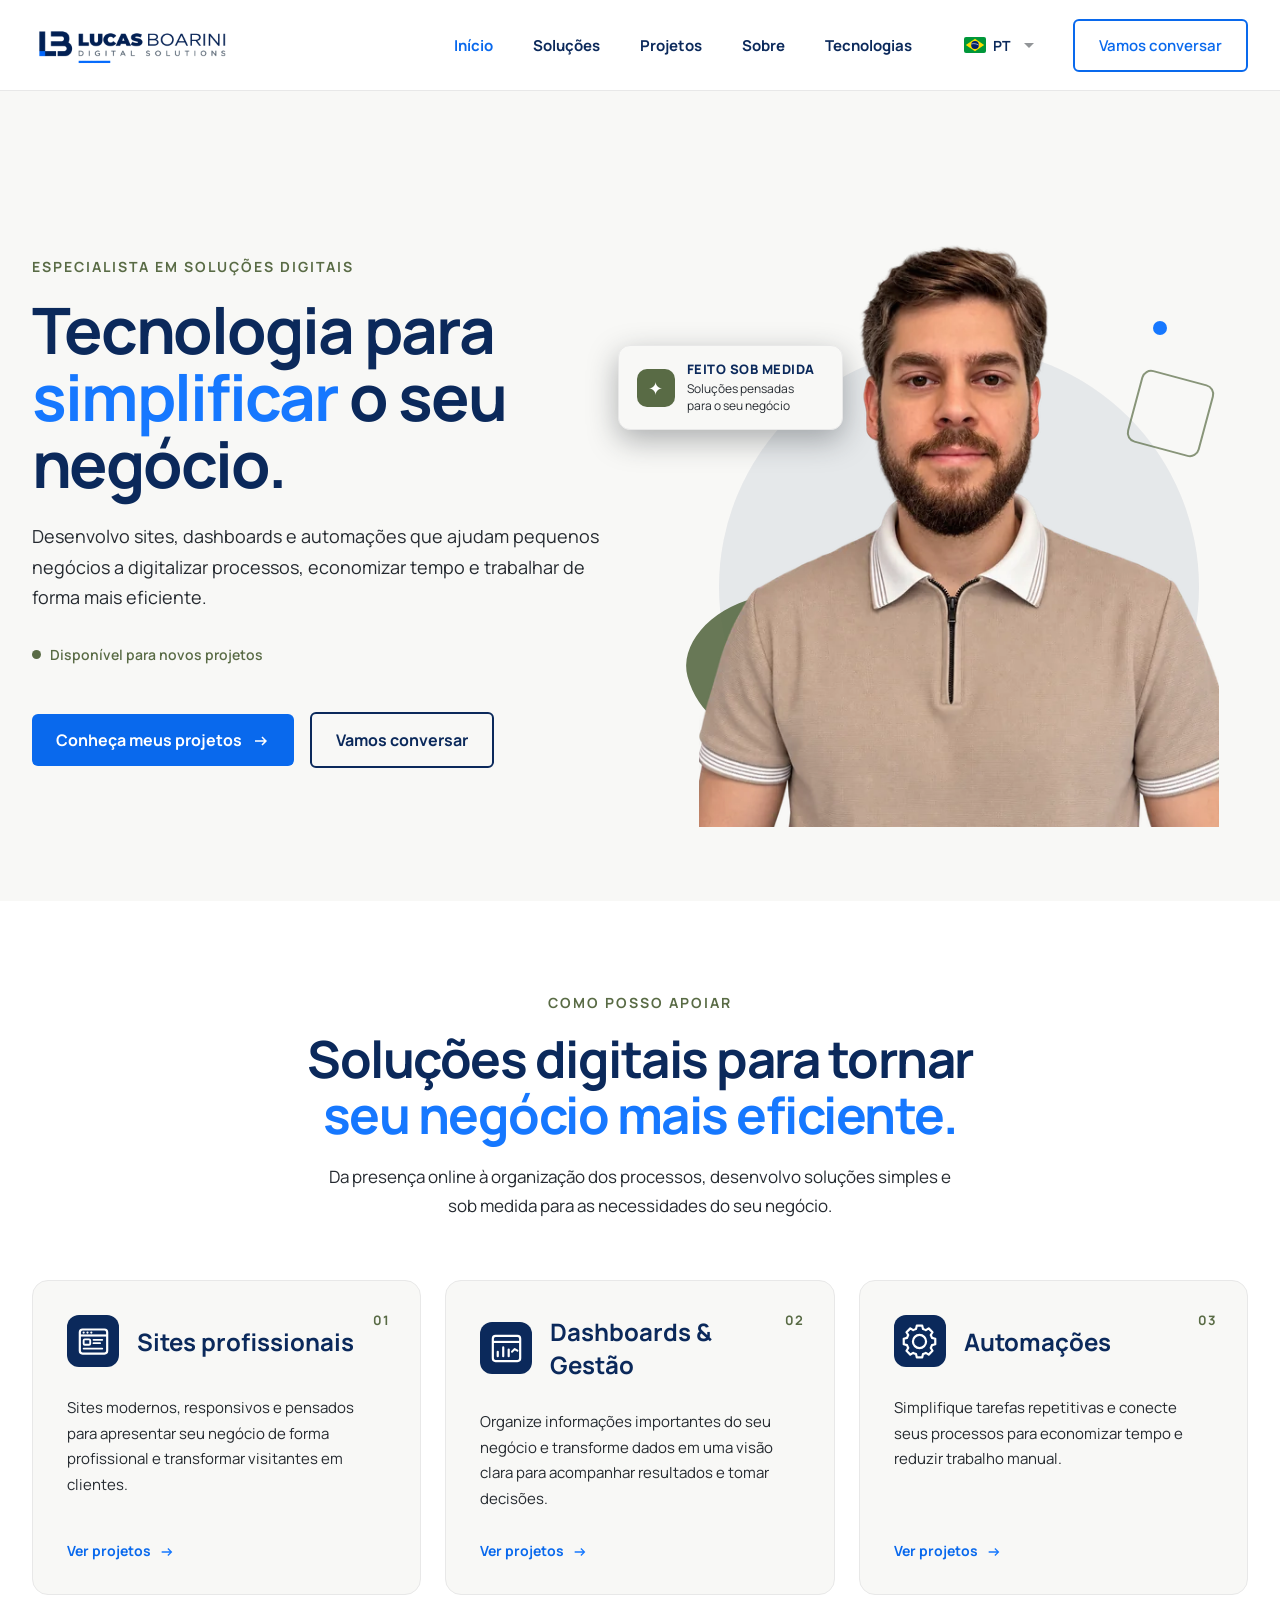
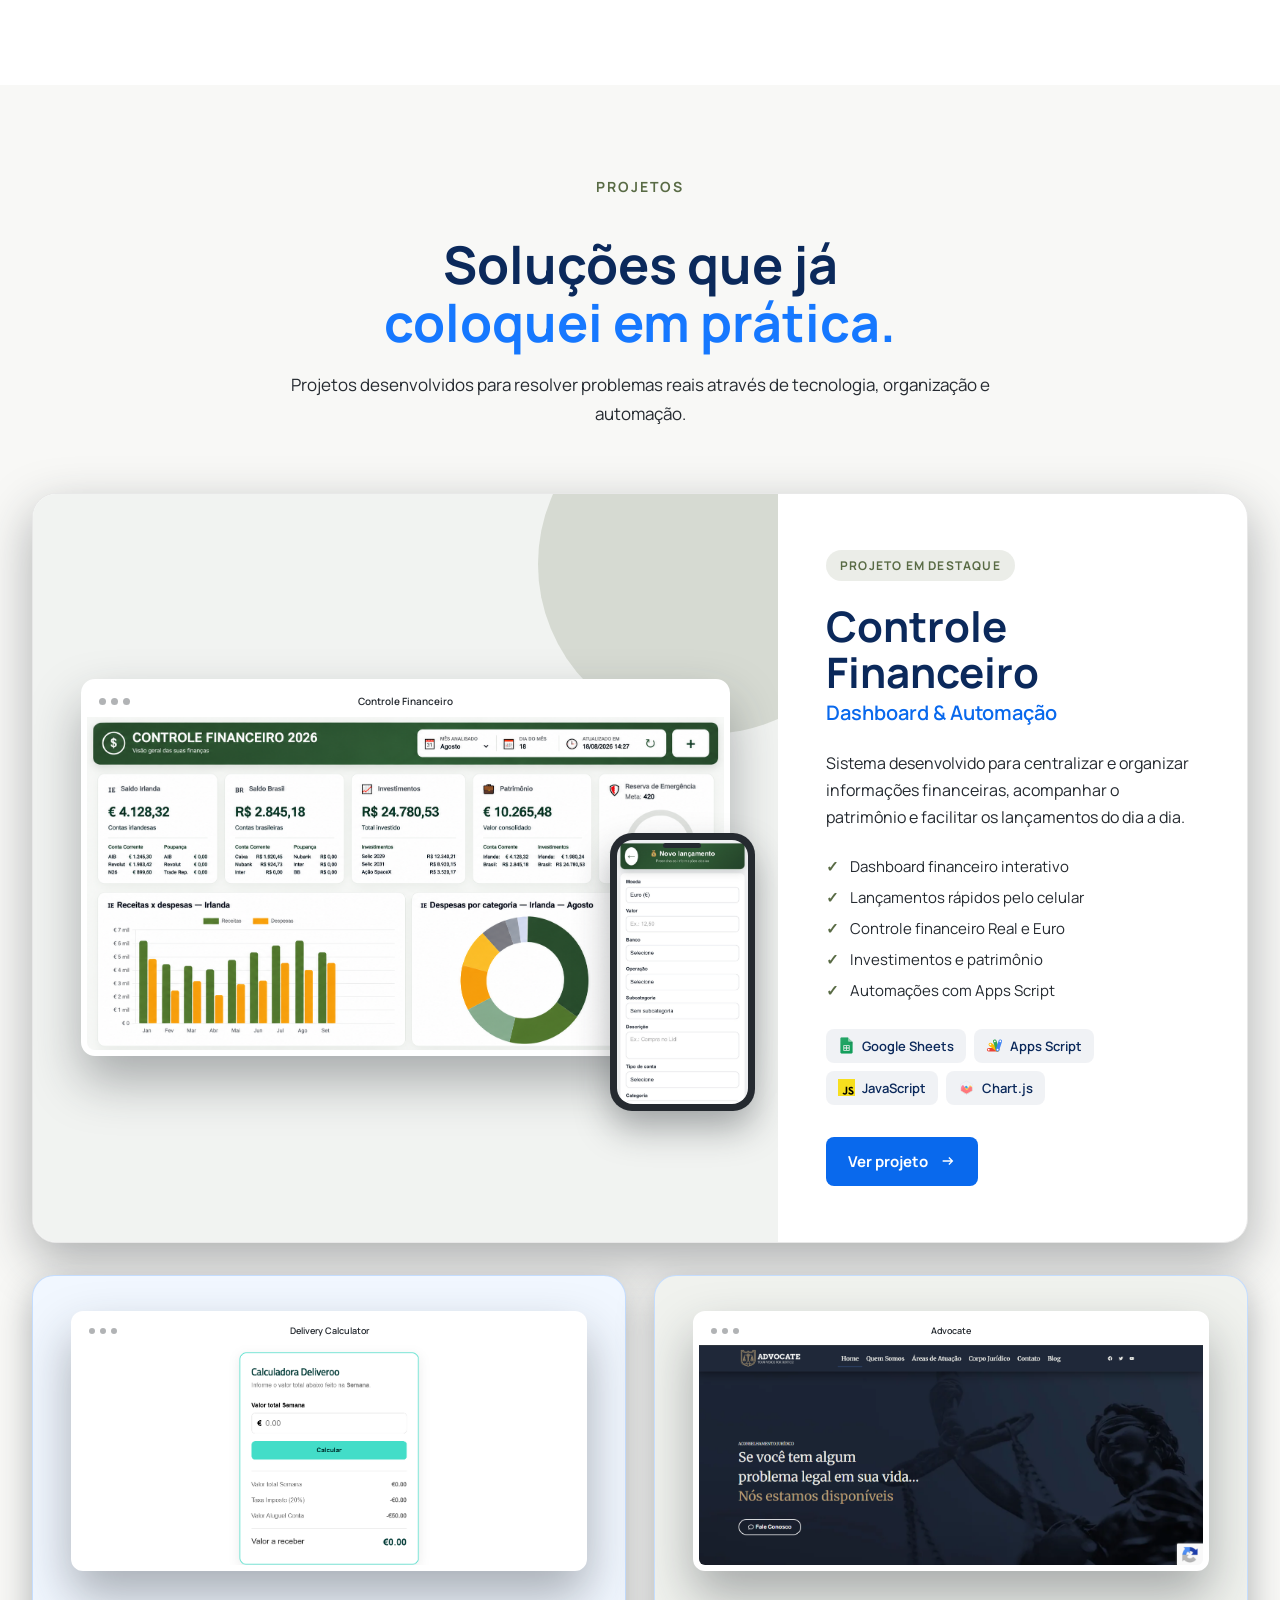
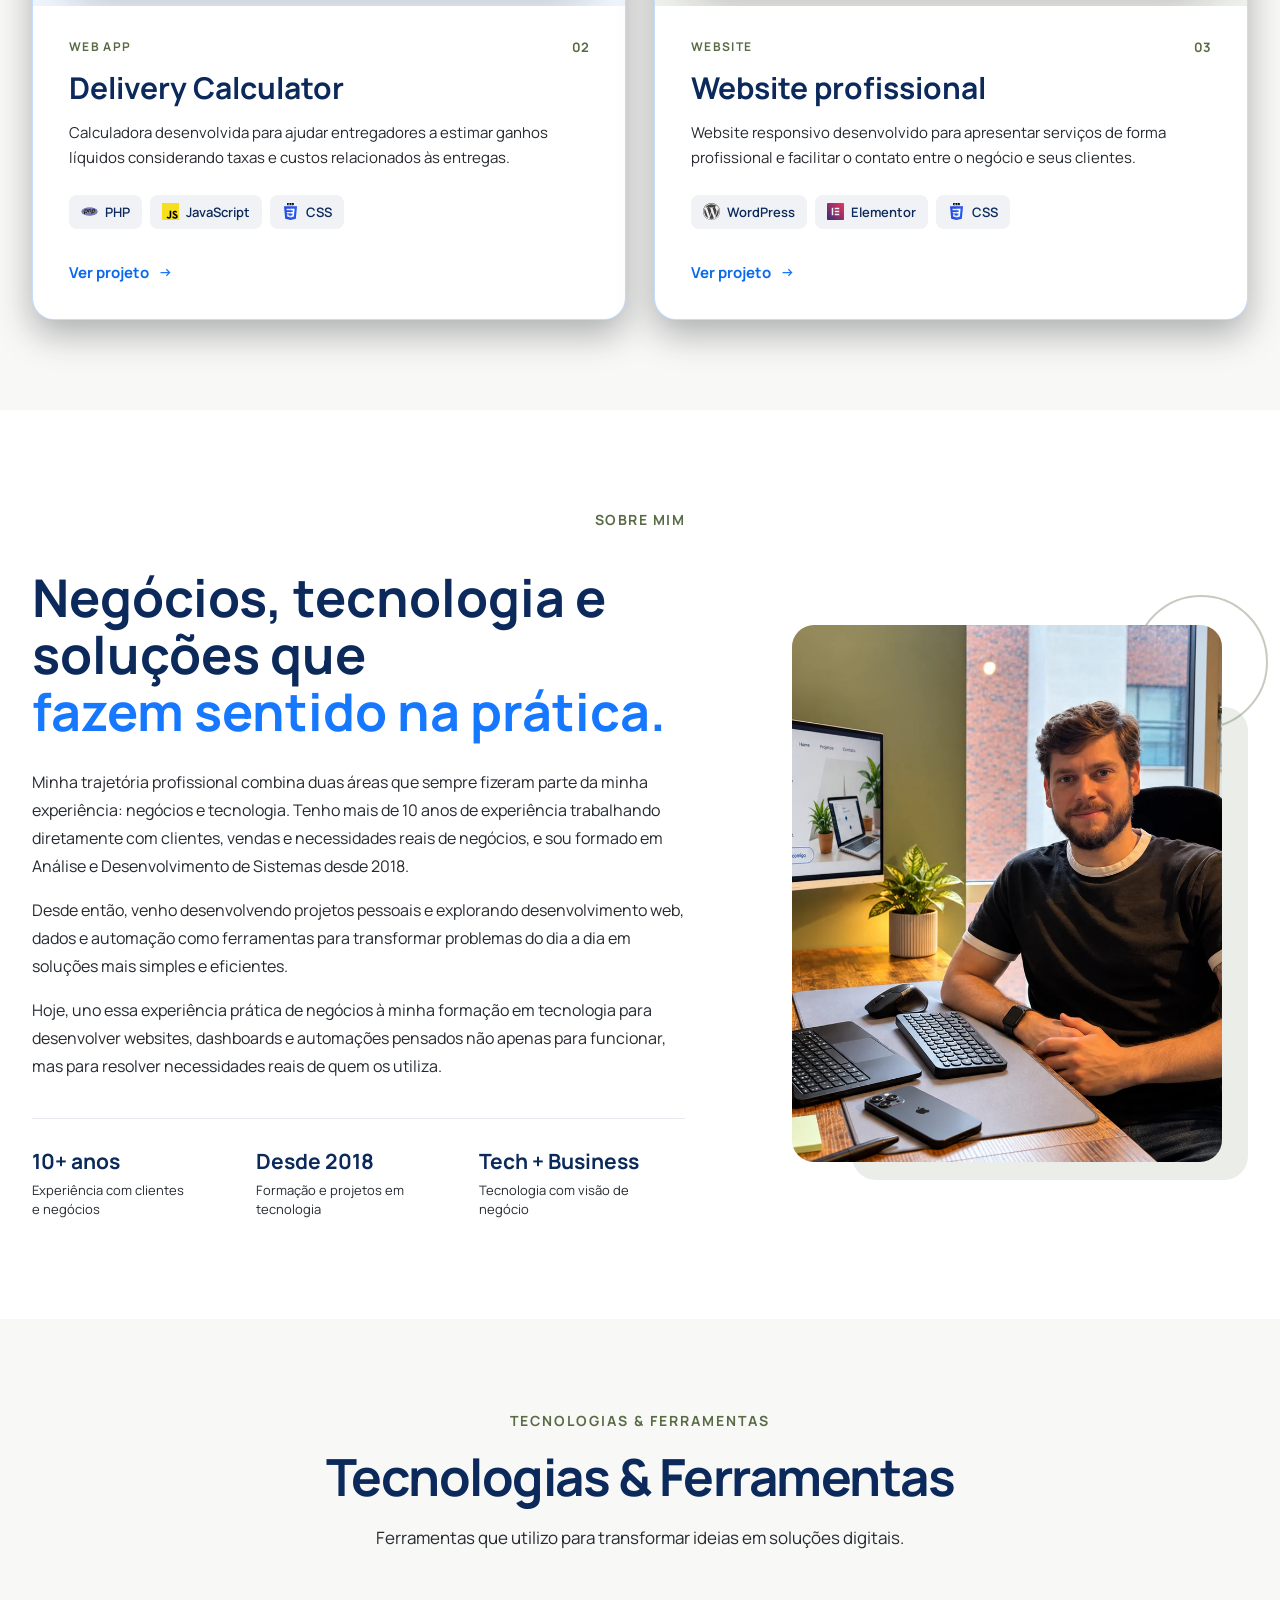
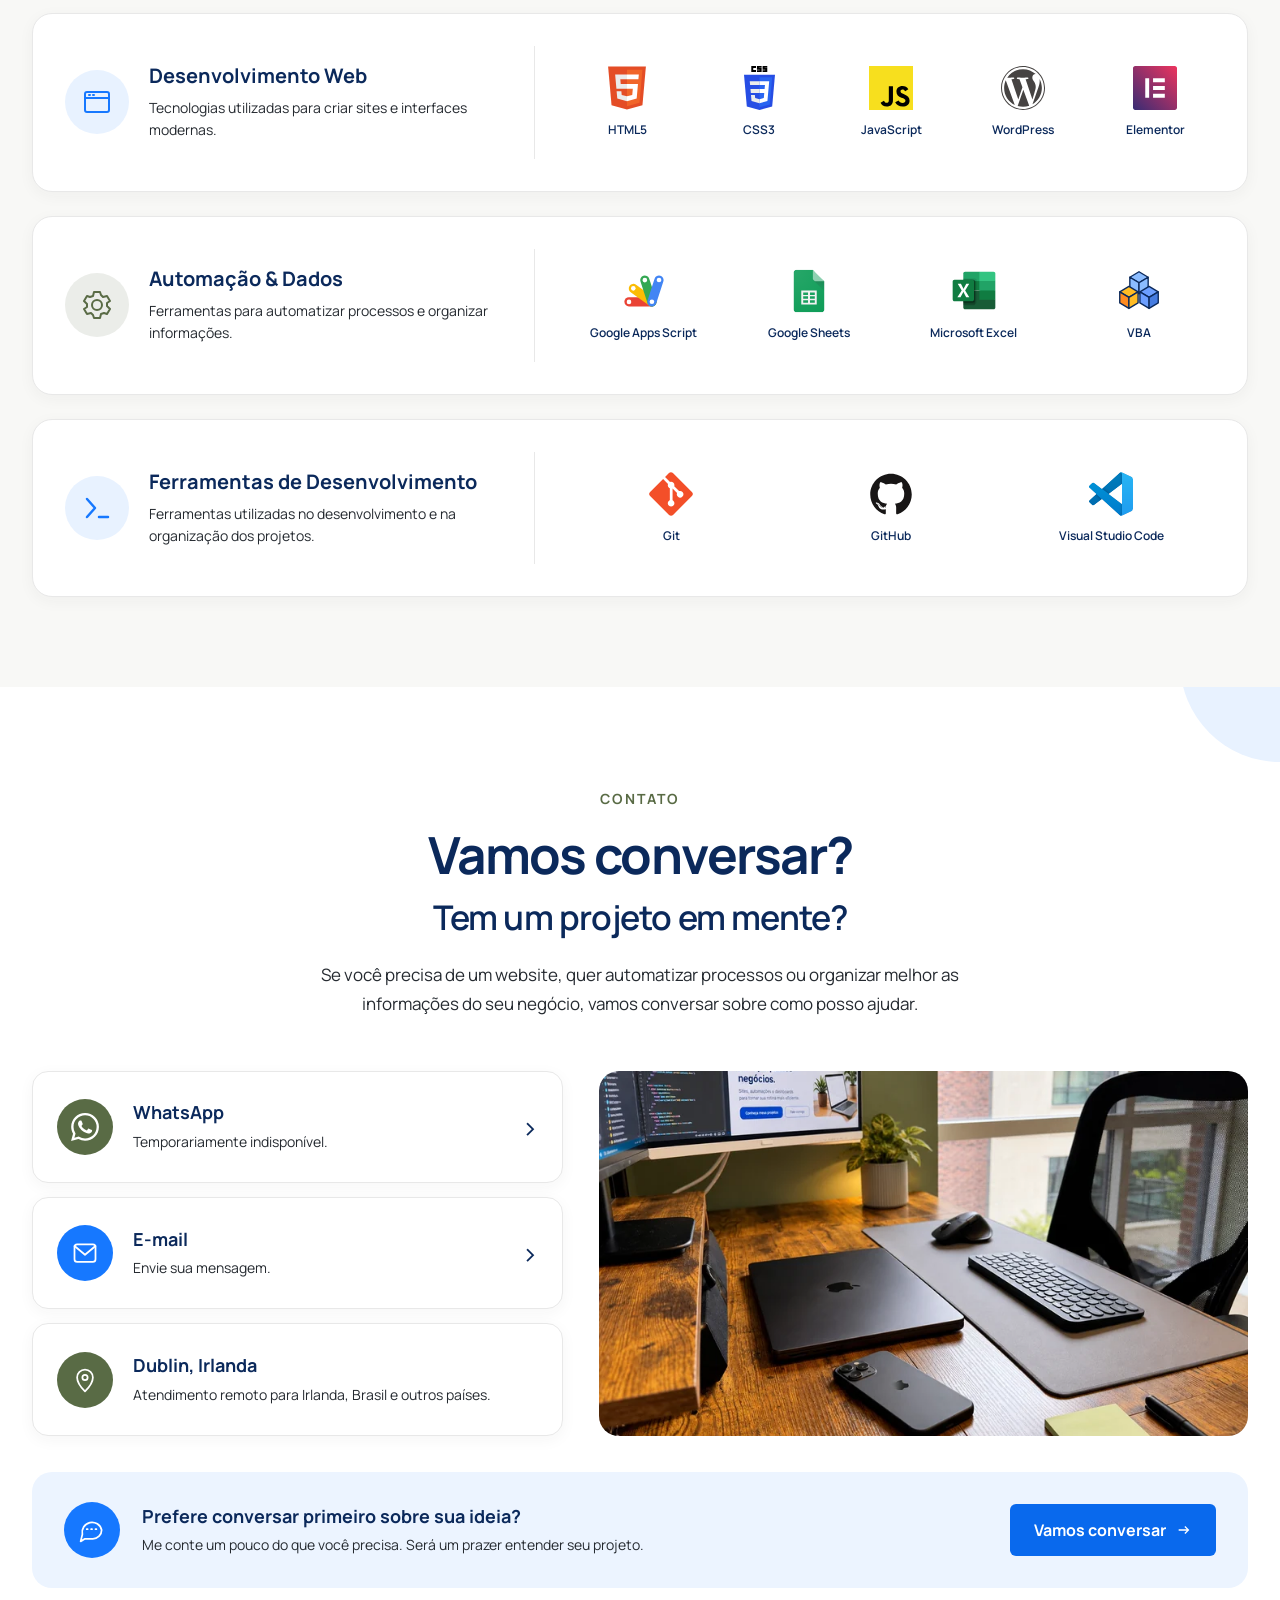
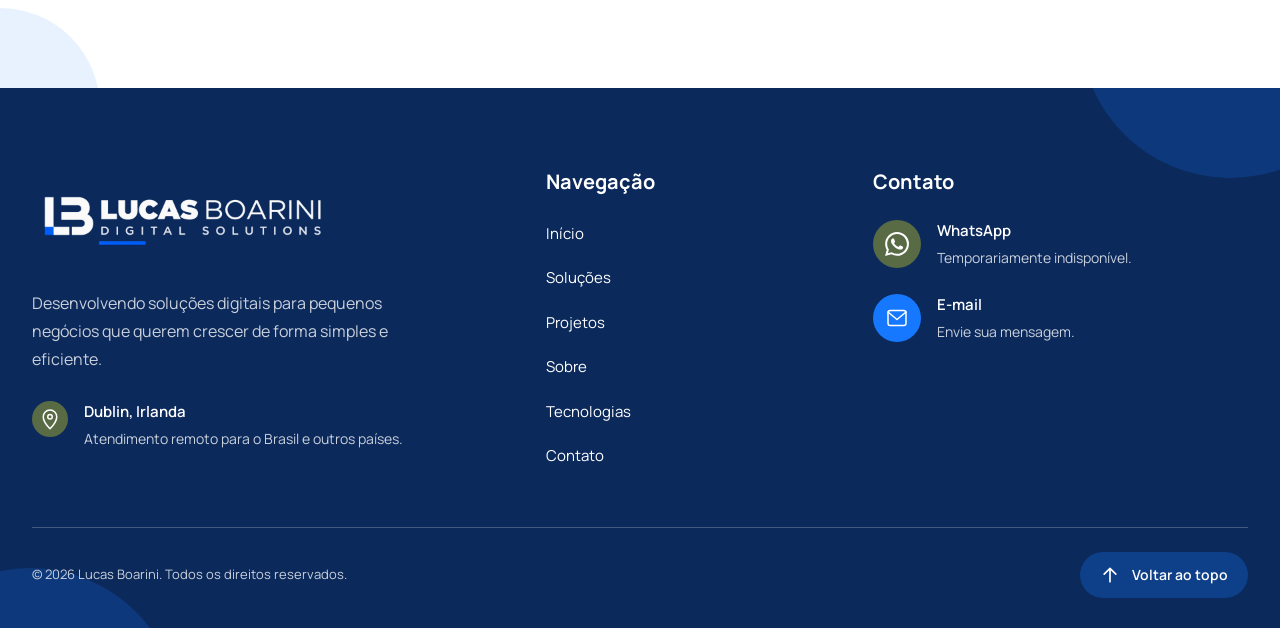
==== commit 14393d85: "feat: enable email contact links" ====
--- a/index.html
+++ b/index.html
@@ -943,7 +943,7 @@
                                 </span>
                                 <div class="contact-card-text">
                                     <h3 data-i18n="contactWhatsApp">WhatsApp</h3>
-                                    <p data-i18n="contactWhatsAppDescription">Converse diretamente comigo.</p>
+                                    <p data-i18n="contactWhatsAppDescription">Temporariamente indisponível.</p>
                                 </div>
                                 <span class="contact-chevron" aria-hidden="true">›</span>
                             </a>
@@ -990,7 +990,7 @@
                             <h3 data-i18n="contactCtaTitle">Prefere conversar primeiro sobre sua ideia?</h3>
                             <p data-i18n="contactCtaDescription">Me conte um pouco do que você precisa. Será um prazer entender seu projeto.</p>
                         </div>
-                        <a class="button-primary contact-cta-button" data-contact="whatsapp" role="link" aria-disabled="true" tabindex="-1">
+                        <a class="button-primary contact-cta-button" data-contact="email" role="link" aria-disabled="true" tabindex="-1">
                             <span data-i18n="contactCtaButton">Vamos conversar</span>
                             <img src="assets/img/icons/arrow-right-alt.svg" alt="" width="16" height="16">
                         </a>
@@ -1041,7 +1041,7 @@
                                     </span>
                                     <span>
                                         <span class="footer-contact-title" data-i18n="contactWhatsApp">WhatsApp</span>
-                                        <span class="footer-contact-description" data-i18n="contactWhatsAppDescription">Converse diretamente comigo.</span>
+                                        <span class="footer-contact-description" data-i18n="contactWhatsAppDescription">Temporariamente indisponível.</span>
                                     </span>
                                 </a>
                             </li>
--- a/assets/style.css
+++ b/assets/style.css
@@ -146,6 +146,7 @@
 
     width: 44px;
     height: 44px;
+    flex-shrink: 0;
 
     padding: 0;
     background: none;
@@ -2884,3 +2885,40 @@
         transform: none;
     }
 }
+
+/* Tablet: botões do Hero legíveis e último card de Soluções centralizado. */
+@media (min-width: 769px) and (max-width: 1023px) {
+    .hero-buttons {
+        flex-direction: column;
+        align-items: stretch;
+    }
+
+    .hero-buttons > a {
+        min-height: 56px;
+        text-align: center;
+    }
+
+    .solutions-grid {
+        grid-template-columns: repeat(4, minmax(0, 1fr));
+    }
+
+    .solutions-grid > .solution-card {
+        grid-column: span 2;
+        min-width: 0;
+    }
+
+    .solutions-grid > .solution-card:last-child {
+        grid-column: 2 / span 2;
+    }
+}
+
+/* Reserva a área do botão sem reduzir o logotipo em telas estreitas. */
+@media (max-width: 360px) {
+    .header-container {
+        padding-inline: 12px;
+    }
+
+    .language-button > img:last-child {
+        display: none;
+    }
+}
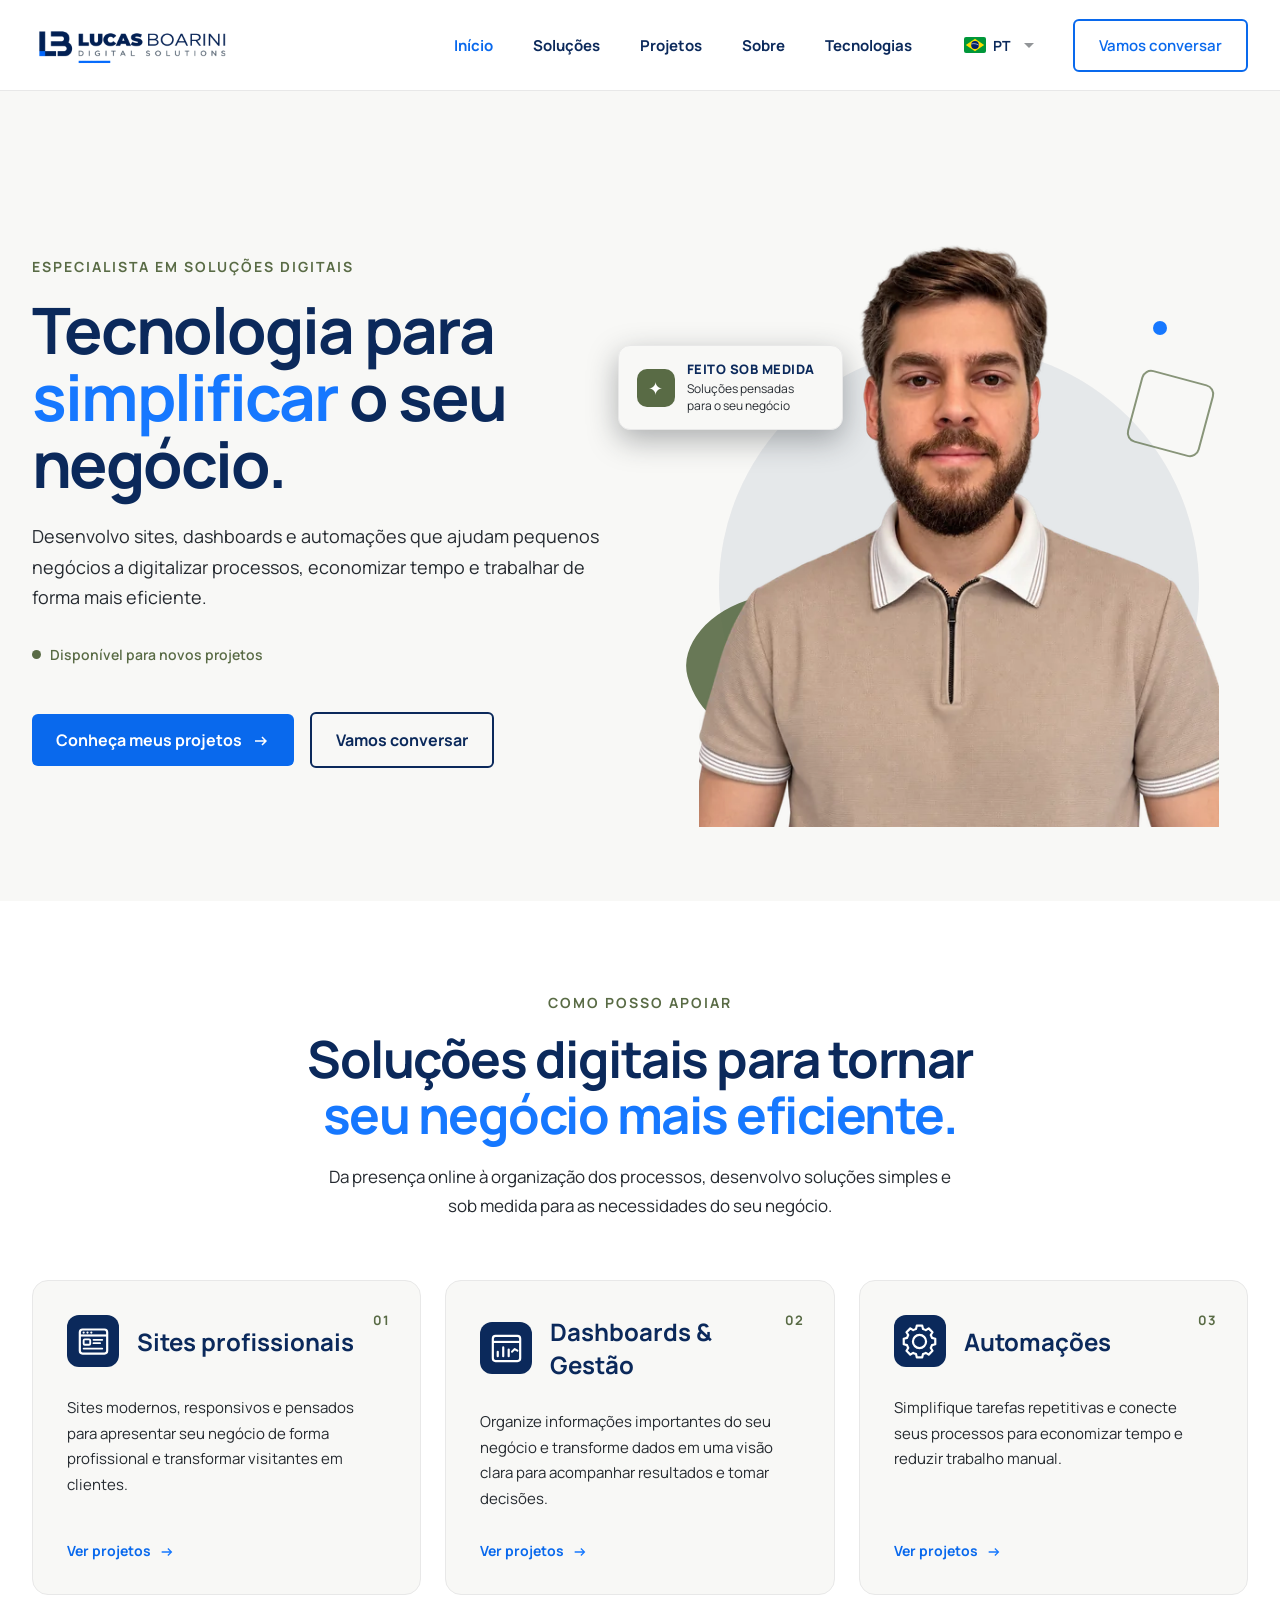
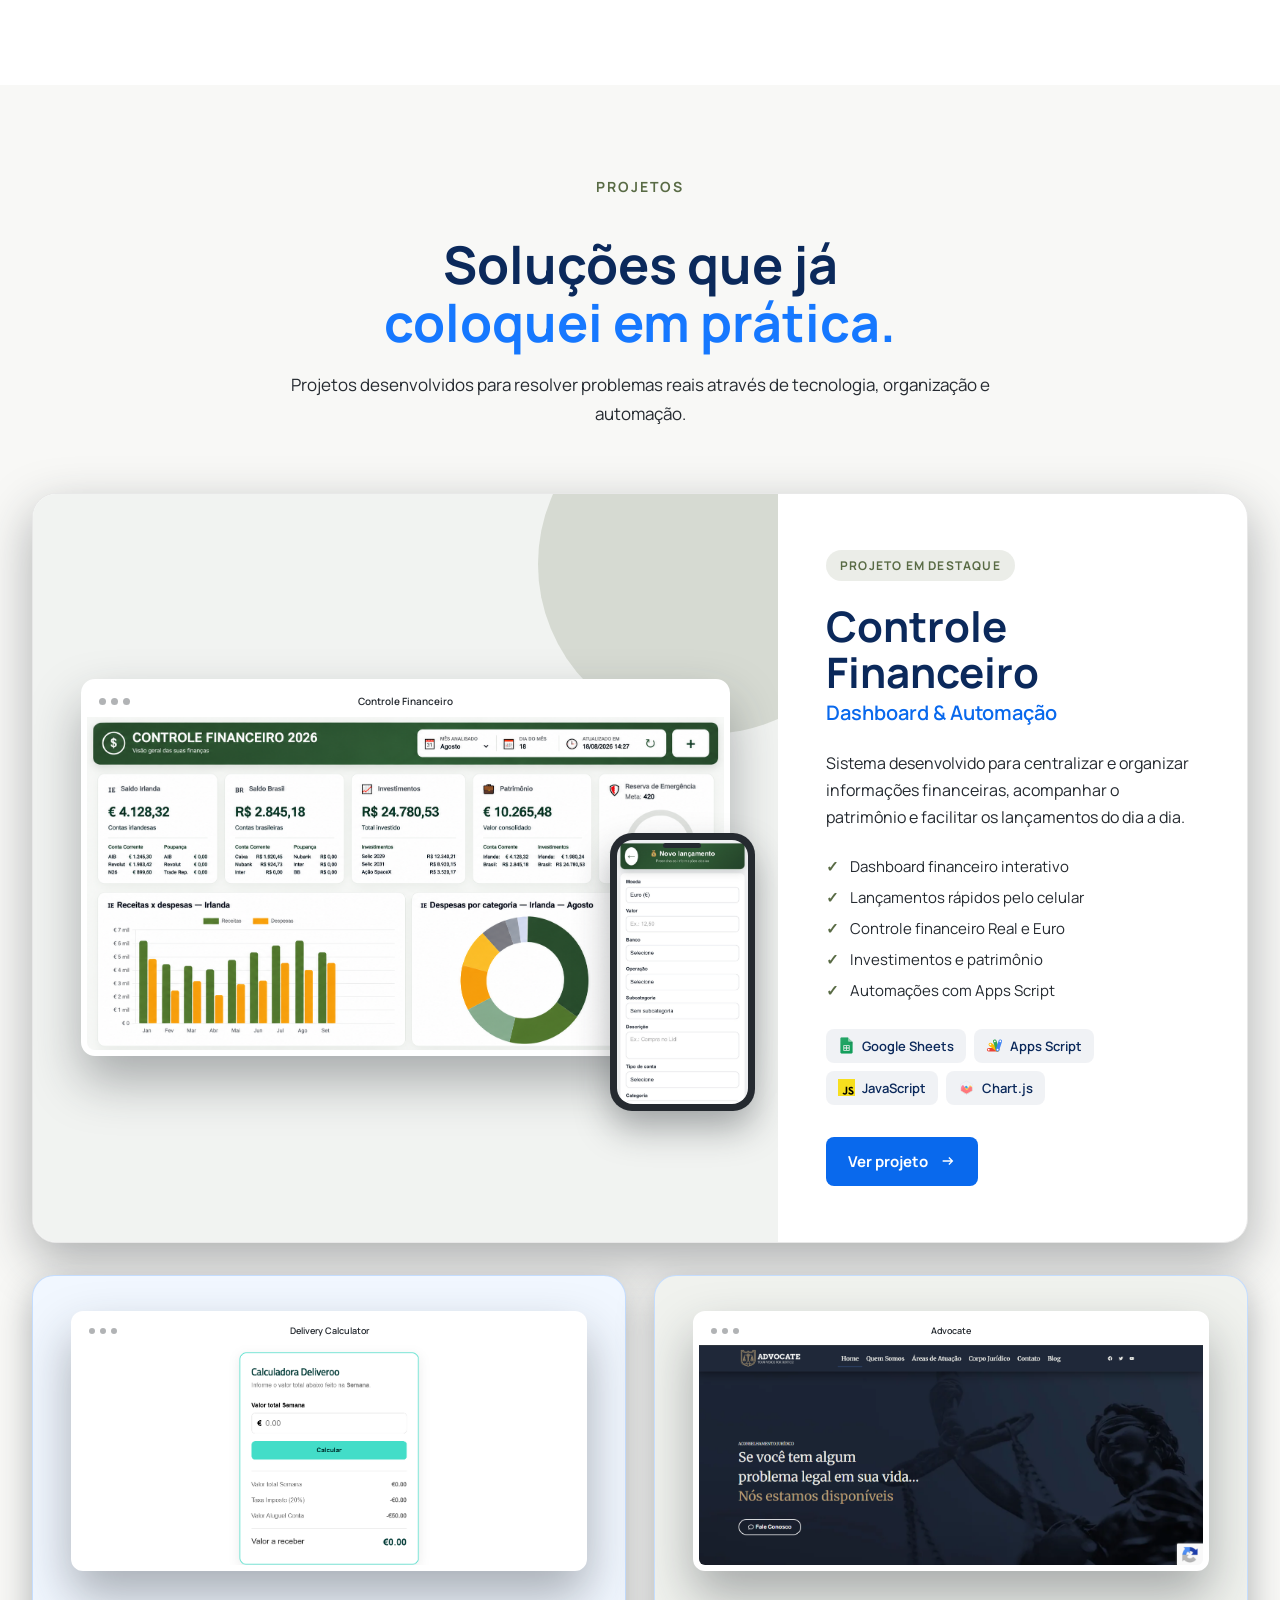
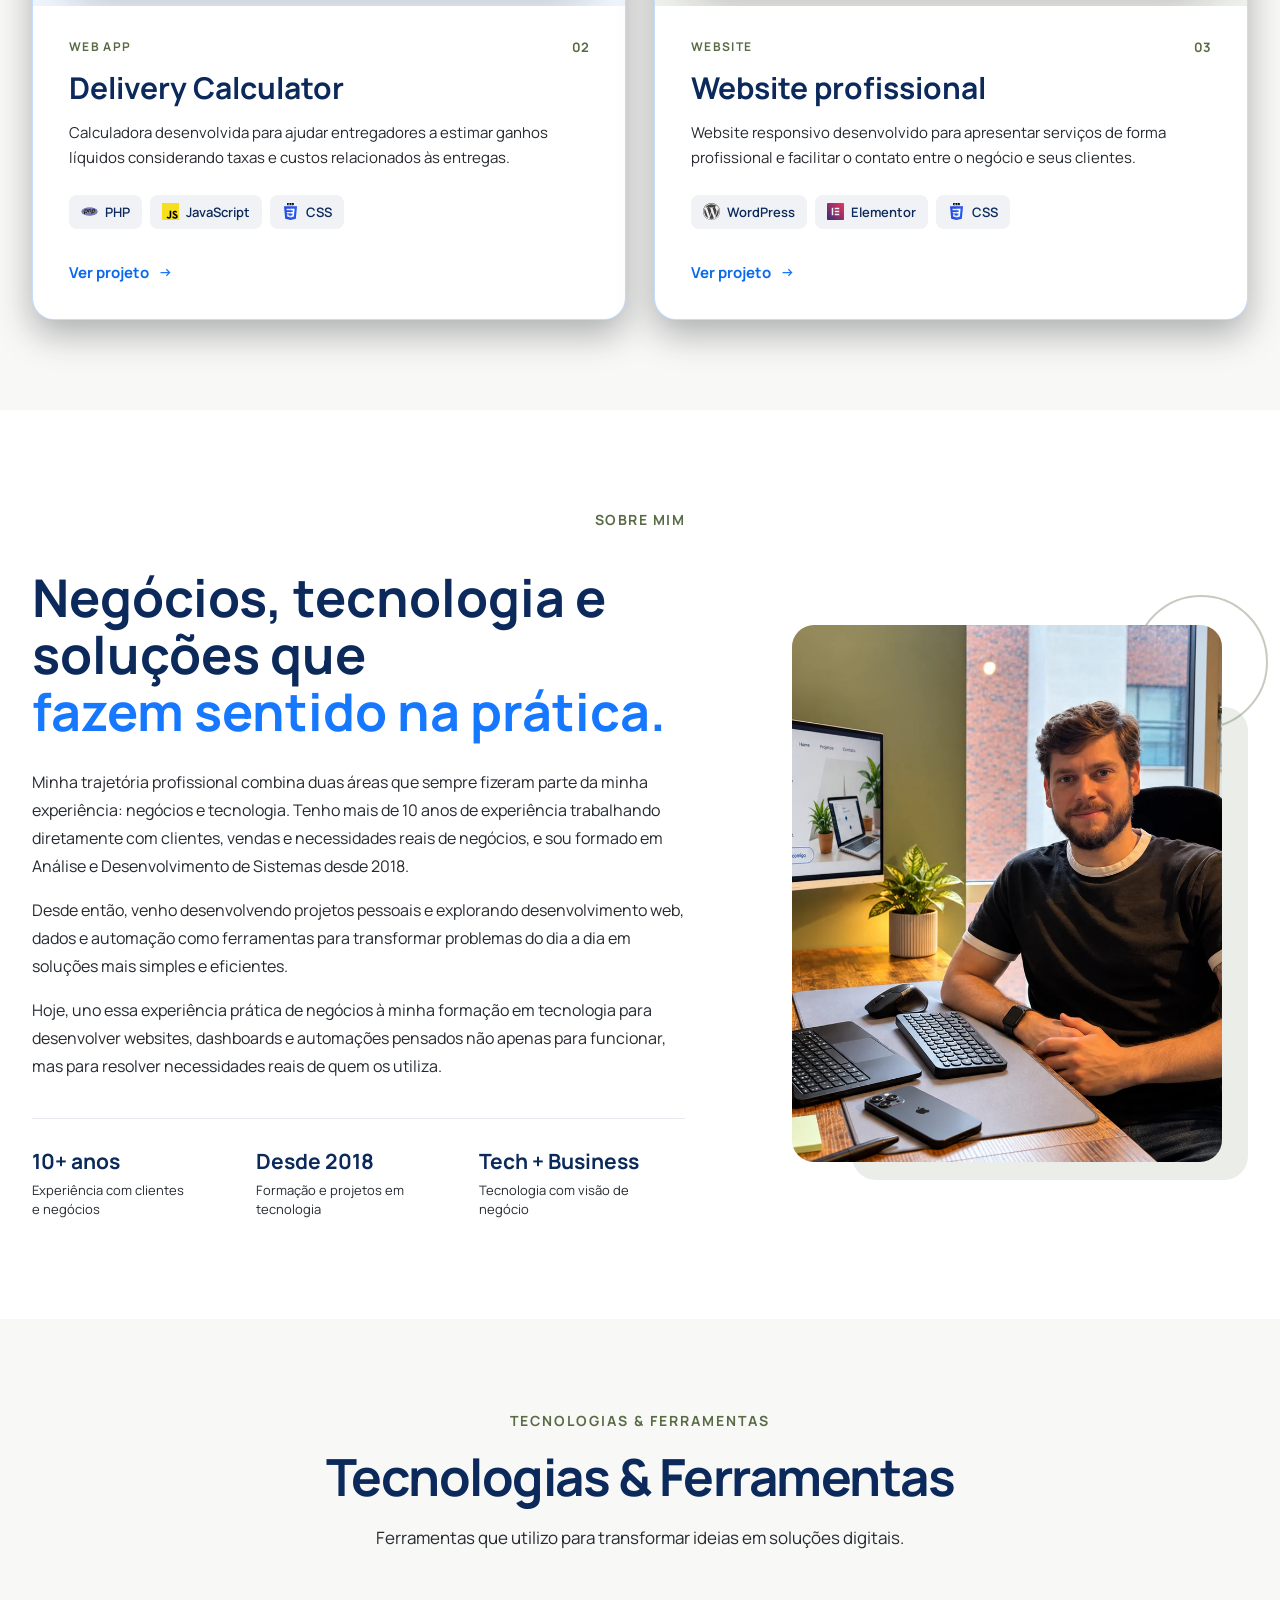
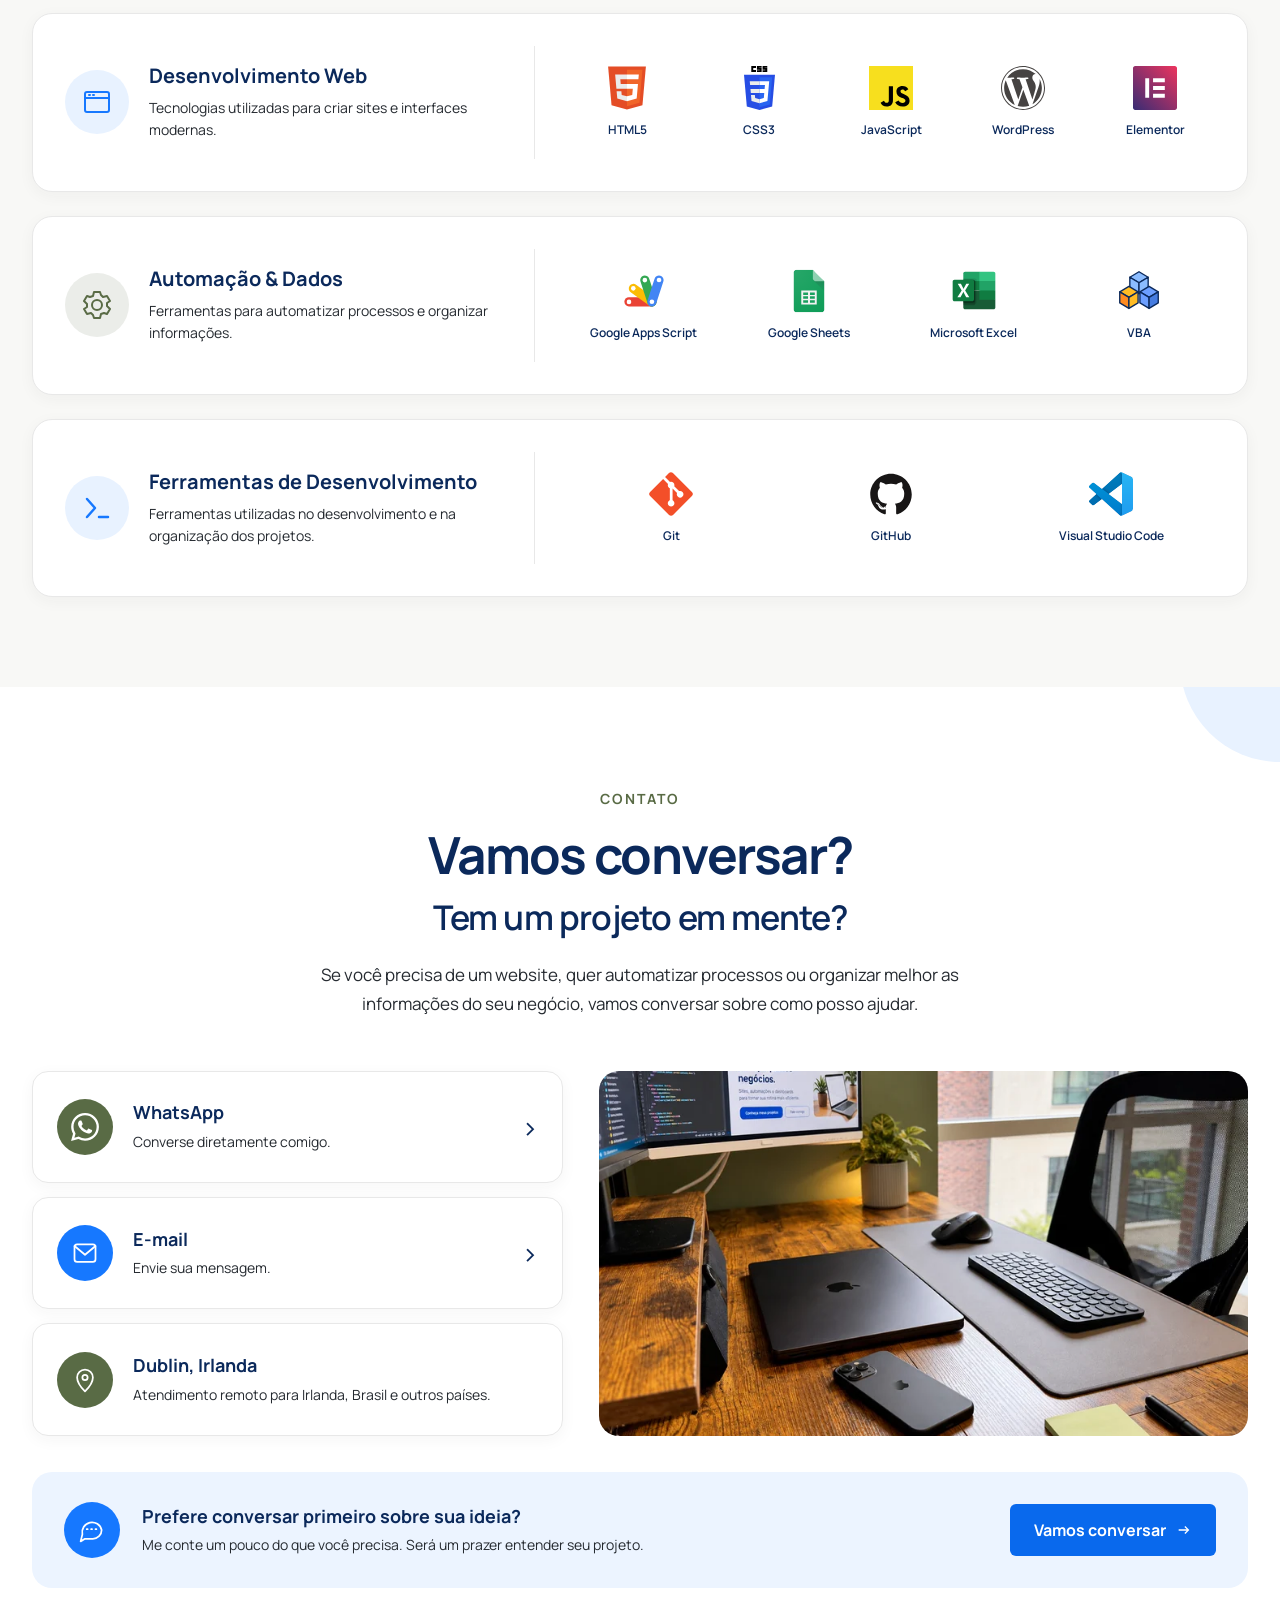
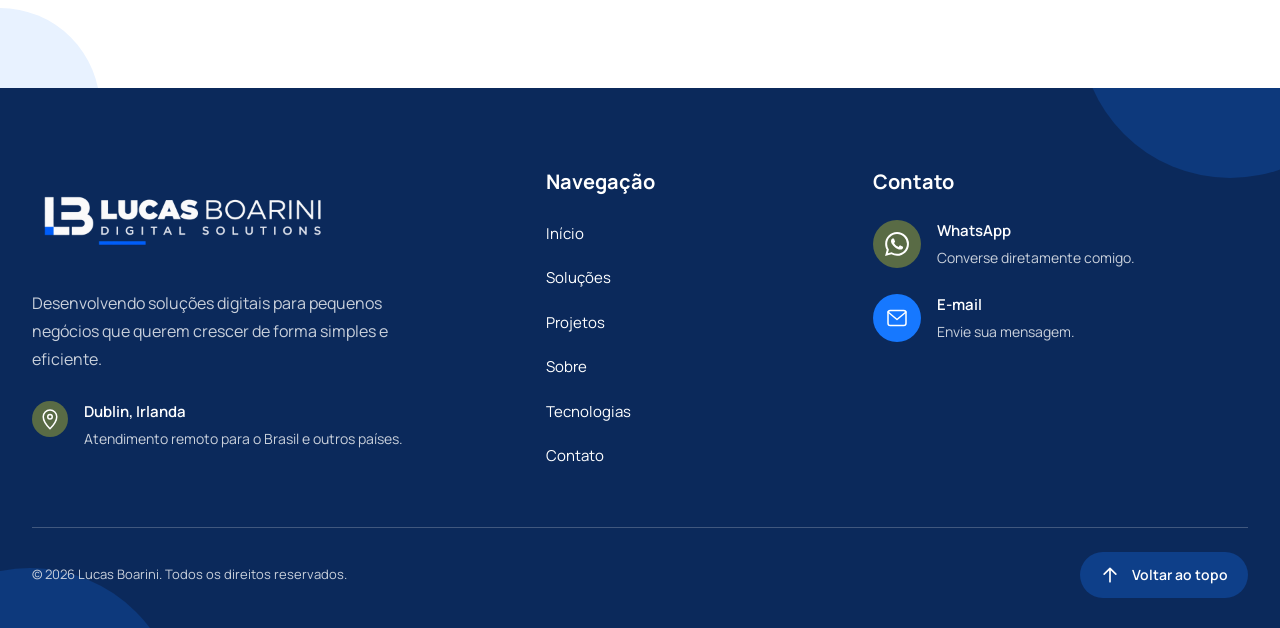
==== commit da2677ed: "feat: finalize WhatsApp contact and case study CTAs" ====
--- a/index.html
+++ b/index.html
@@ -513,7 +513,7 @@
                                     </span>
                                 </div>
 
-                                <a href="projects/controle-financeiro.html" class="project-button">
+                                <a href="projects/controle-financeiro.html" class="project-button" data-language-link>
                                     <span data-i18n="viewProject">Ver projeto</span>
                                     <img src="assets/img/icons/arrow-right-alt.svg" alt="" width="16" height="16">
                                 </a>
@@ -600,7 +600,7 @@
                                         </span>
                                     </div>
 
-                                    <a href="#" class="project-card-link">
+                                    <a href="https://deliverycalculator.dareupsolutions.com/deliveroo/" class="project-card-link" target="_blank" rel="noopener noreferrer">
                                         <span data-i18n="viewProject">Ver projeto</span>
 
                                         <img
@@ -693,7 +693,7 @@
                                         </span>
                                     </div>
 
-                                    <a href="#" class="project-card-link">
+                                    <a href="https://staging3.dareupsolutions.com/" class="project-card-link" target="_blank" rel="noopener noreferrer">
                                         <span data-i18n="viewProject">Ver projeto</span>
 
                                         <img
@@ -943,7 +943,7 @@
                                 </span>
                                 <div class="contact-card-text">
                                     <h3 data-i18n="contactWhatsApp">WhatsApp</h3>
-                                    <p data-i18n="contactWhatsAppDescription">Temporariamente indisponível.</p>
+                                    <p data-i18n="contactWhatsAppDescription">Converse diretamente comigo.</p>
                                 </div>
                                 <span class="contact-chevron" aria-hidden="true">›</span>
                             </a>
@@ -990,7 +990,7 @@
                             <h3 data-i18n="contactCtaTitle">Prefere conversar primeiro sobre sua ideia?</h3>
                             <p data-i18n="contactCtaDescription">Me conte um pouco do que você precisa. Será um prazer entender seu projeto.</p>
                         </div>
-                        <a class="button-primary contact-cta-button" data-contact="email" role="link" aria-disabled="true" tabindex="-1">
+                        <a class="button-primary contact-cta-button" data-contact="whatsapp" role="link" aria-disabled="true" tabindex="-1">
                             <span data-i18n="contactCtaButton">Vamos conversar</span>
                             <img src="assets/img/icons/arrow-right-alt.svg" alt="" width="16" height="16">
                         </a>
@@ -1041,7 +1041,7 @@
                                     </span>
                                     <span>
                                         <span class="footer-contact-title" data-i18n="contactWhatsApp">WhatsApp</span>
-                                        <span class="footer-contact-description" data-i18n="contactWhatsAppDescription">Temporariamente indisponível.</span>
+                                        <span class="footer-contact-description" data-i18n="contactWhatsAppDescription">Converse diretamente comigo.</span>
                                     </span>
                                 </a>
                             </li>
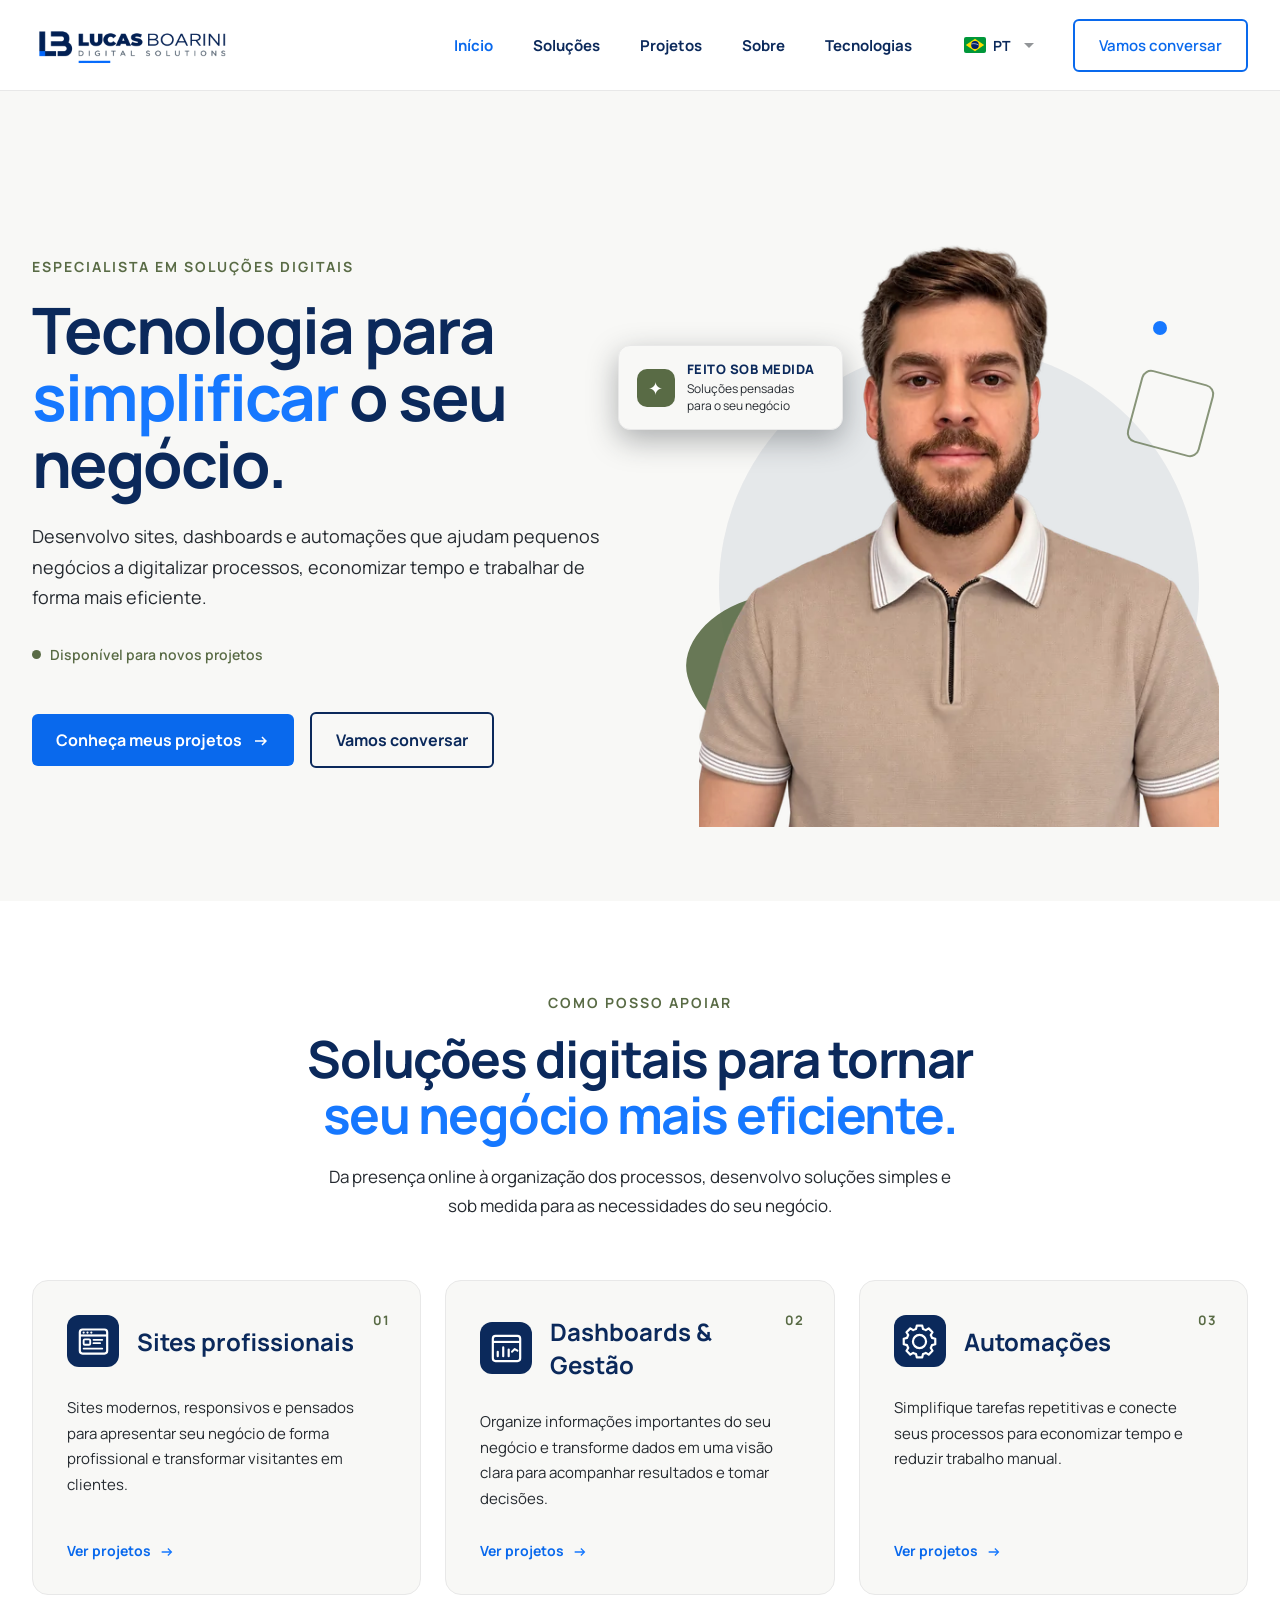
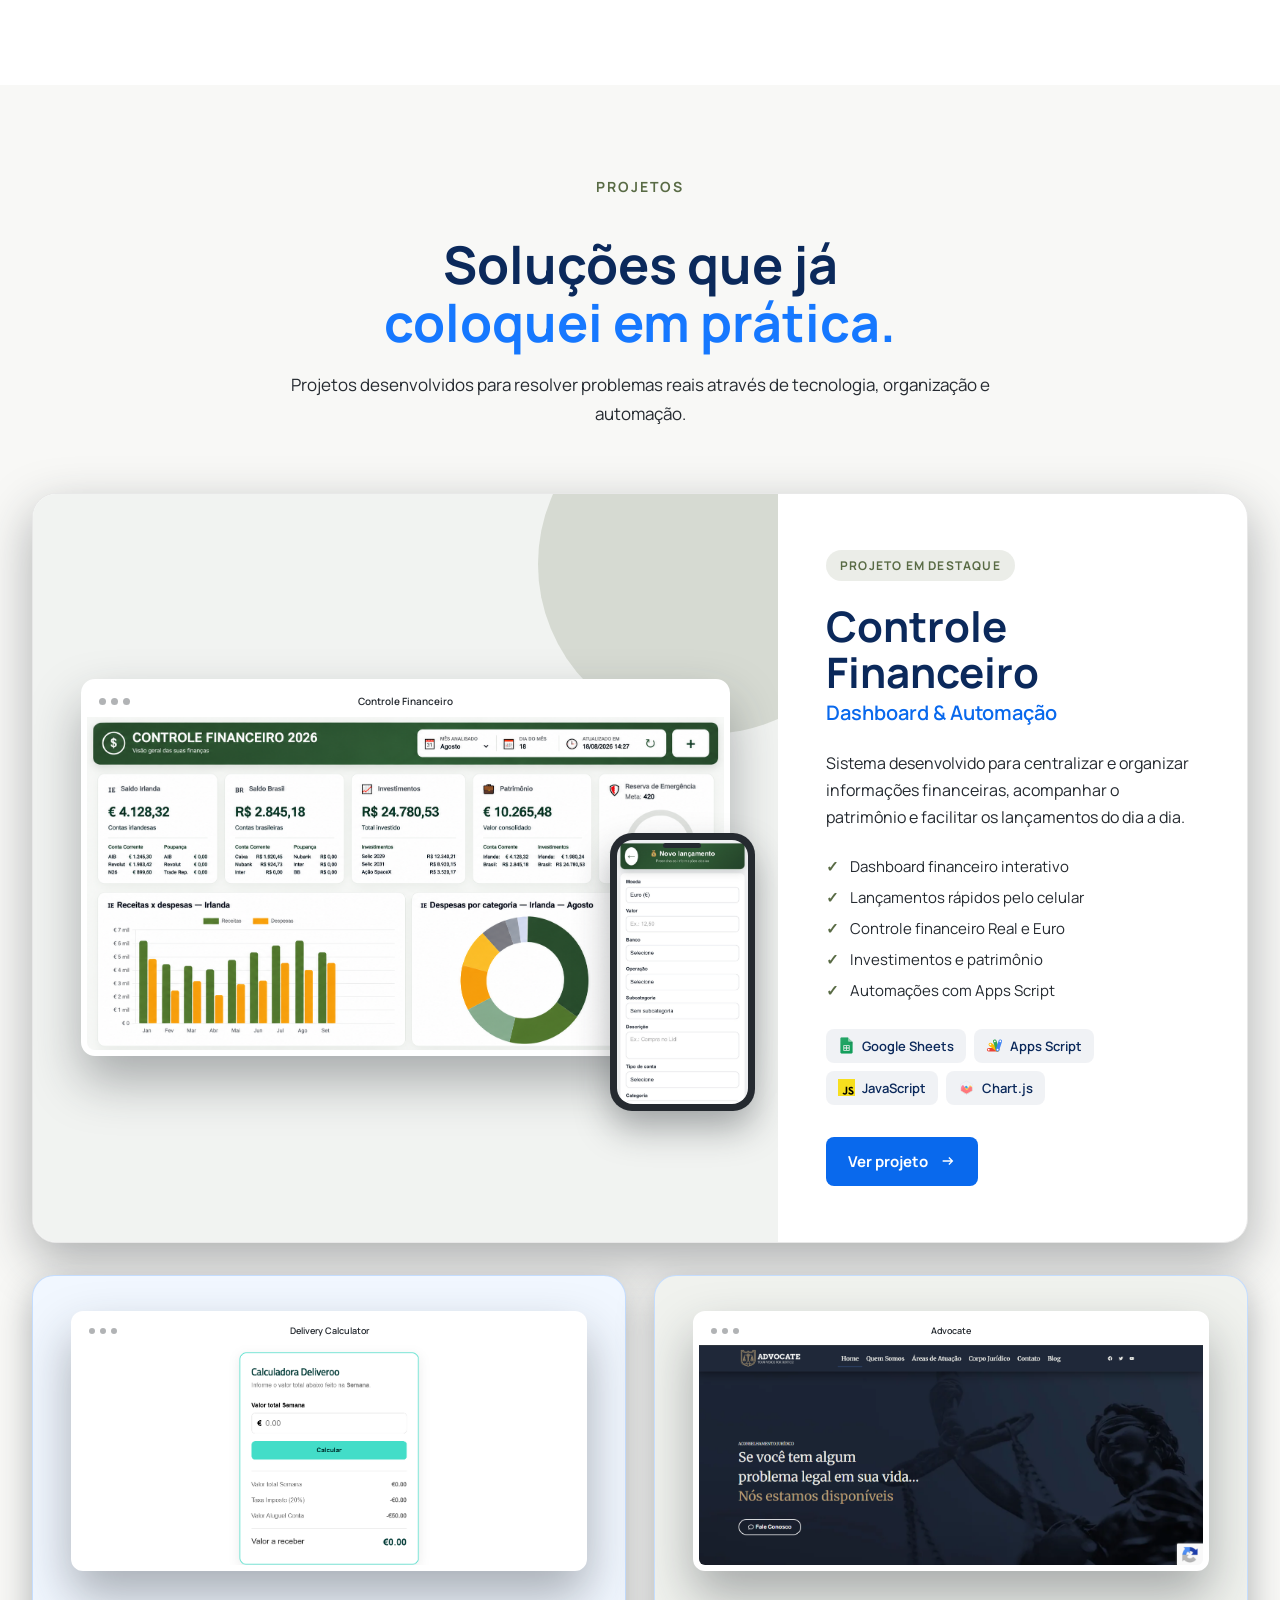
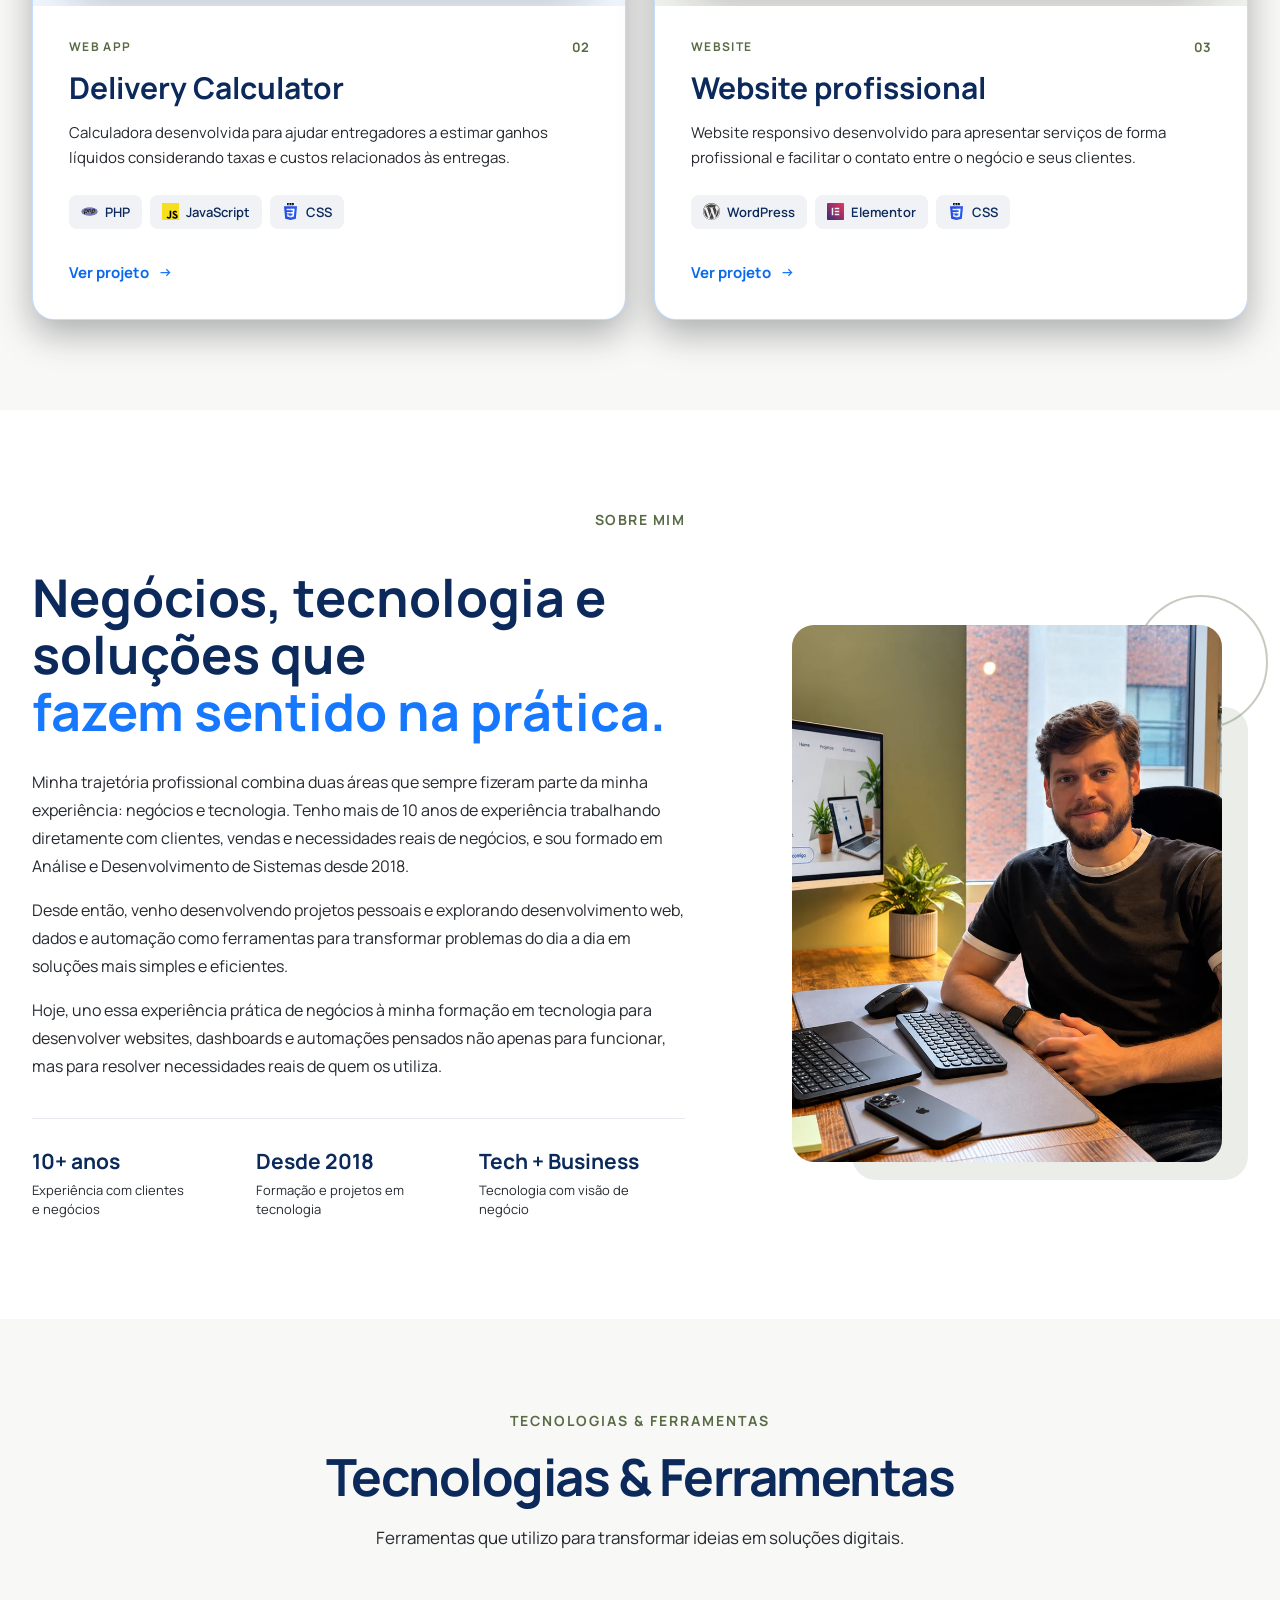
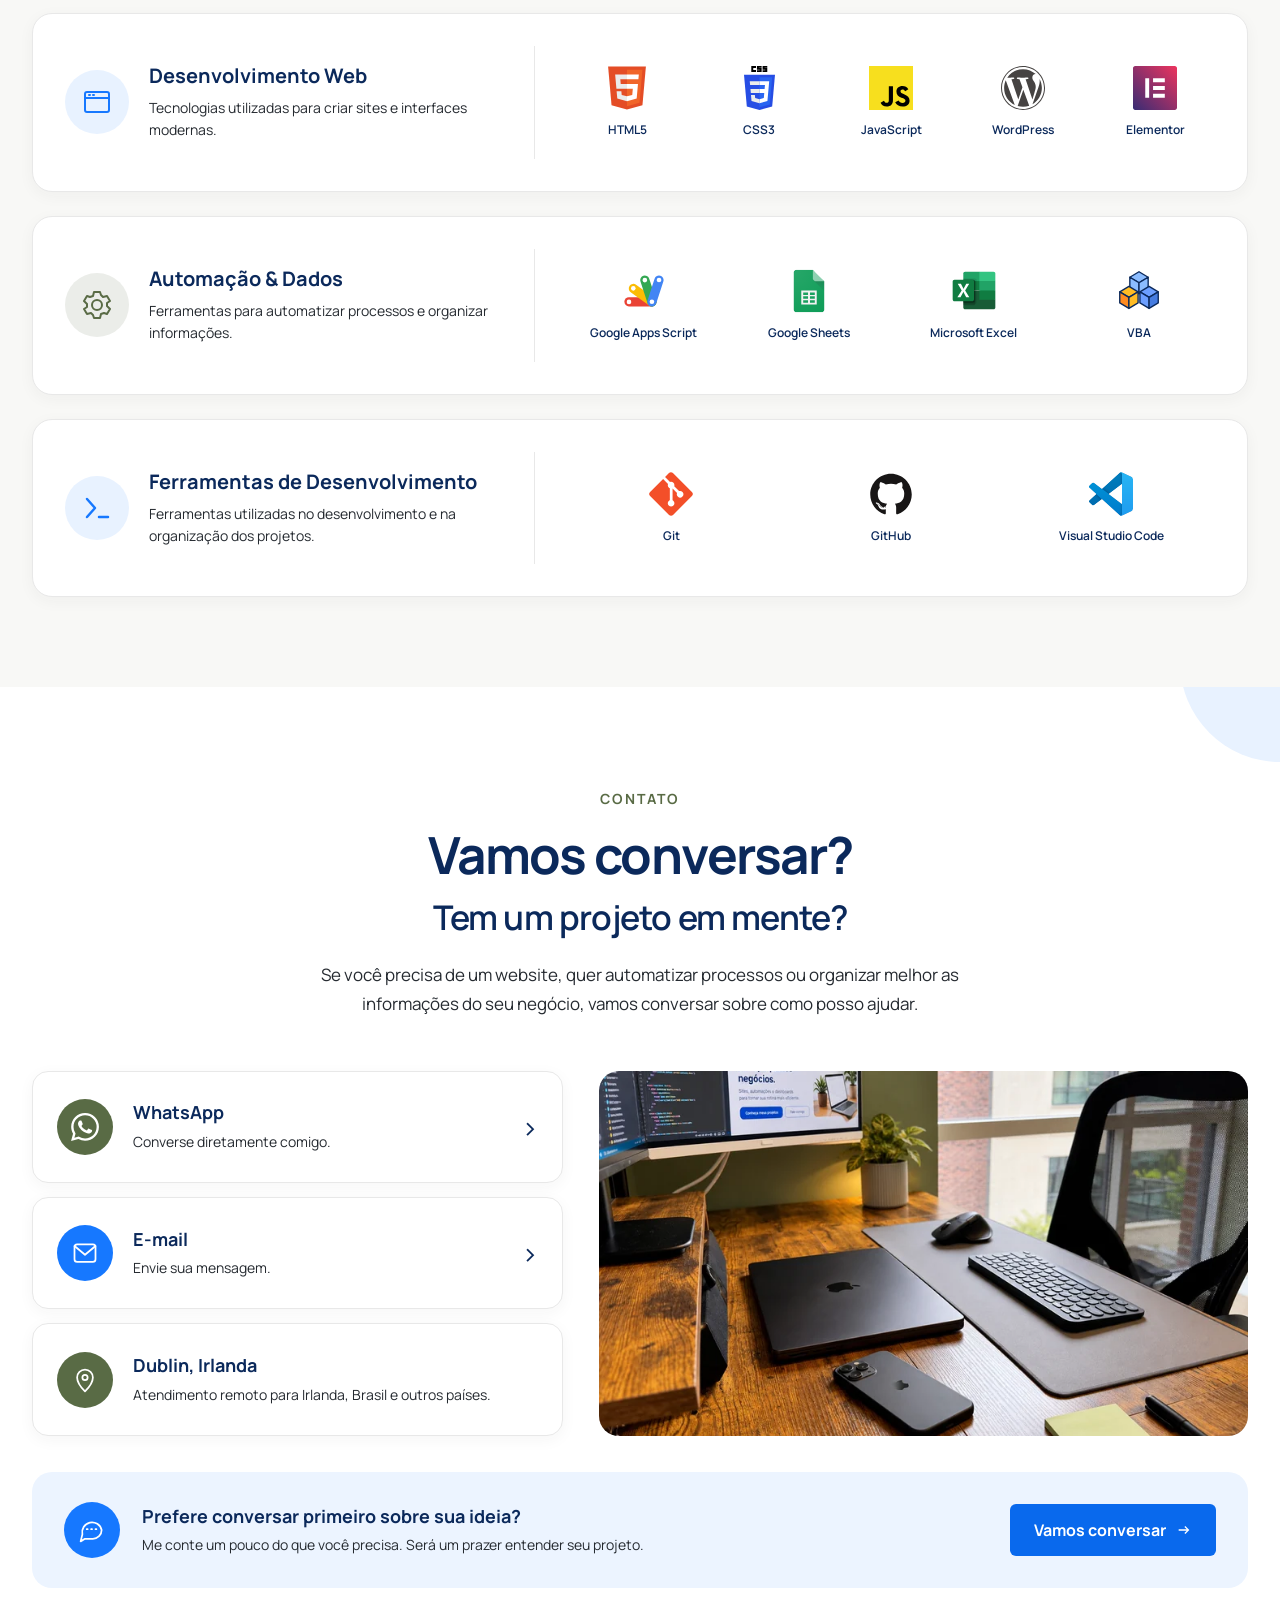
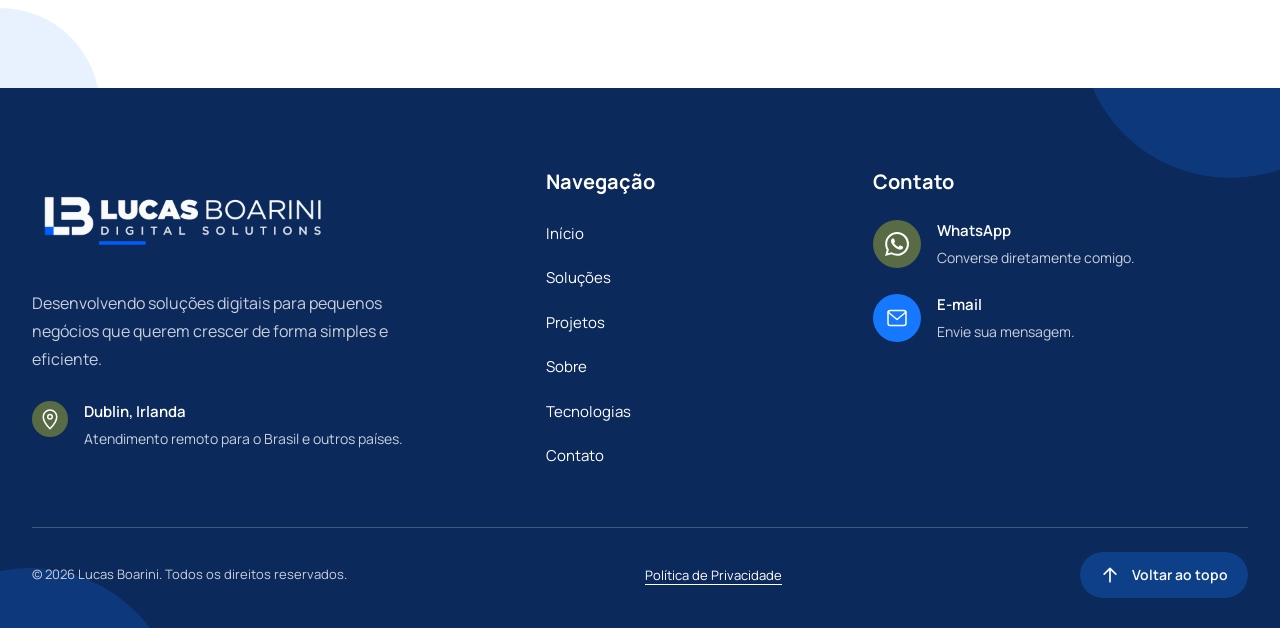
==== commit ac852f43: "feat: finalize portfolio and privacy policy for launch" ====
--- a/index.html
+++ b/index.html
@@ -937,7 +937,7 @@
 
                     <div class="contact-grid">
                         <div class="contact-channels">
-                            <a class="contact-card" data-contact="whatsapp" role="link" aria-disabled="true" tabindex="-1">
+                            <a class="contact-card" data-contact="whatsapp" role="link" href="https://wa.me/353838987893?text=Ol%C3%A1!%20Visitei%20seu%20portf%C3%B3lio%20e%20gostaria%20de%20conversar%20sobre%20um%20projeto." target="_blank" rel="noopener noreferrer">
                                 <span class="contact-icon contact-icon--whatsapp" aria-hidden="true">
                                     <img src="assets/img/icons/contact-whatsapp.svg" alt="" width="28" height="28">
                                 </span>
@@ -947,7 +947,7 @@
                                 </div>
                                 <span class="contact-chevron" aria-hidden="true">›</span>
                             </a>
-                            <a class="contact-card" data-contact="email" role="link" aria-disabled="true" tabindex="-1">
+                            <a class="contact-card" data-contact="email" role="link" href="mailto:contact@boarinilucas.com">
                                 <span class="contact-icon contact-icon--email" aria-hidden="true">
                                     <img src="assets/img/icons/contact-email.svg" alt="" width="28" height="28">
                                 </span>
@@ -990,7 +990,7 @@
                             <h3 data-i18n="contactCtaTitle">Prefere conversar primeiro sobre sua ideia?</h3>
                             <p data-i18n="contactCtaDescription">Me conte um pouco do que você precisa. Será um prazer entender seu projeto.</p>
                         </div>
-                        <a class="button-primary contact-cta-button" data-contact="whatsapp" role="link" aria-disabled="true" tabindex="-1">
+                        <a class="button-primary contact-cta-button" data-contact="whatsapp" role="link" href="https://wa.me/353838987893?text=Ol%C3%A1!%20Visitei%20seu%20portf%C3%B3lio%20e%20gostaria%20de%20conversar%20sobre%20um%20projeto." target="_blank" rel="noopener noreferrer">
                             <span data-i18n="contactCtaButton">Vamos conversar</span>
                             <img src="assets/img/icons/arrow-right-alt.svg" alt="" width="16" height="16">
                         </a>
@@ -1035,7 +1035,7 @@
                         <h2 id="footer-contact-title" data-i18n="footerContact">Contato</h2>
                         <ul class="footer-contact-list">
                             <li>
-                                <a class="footer-contact-link" data-contact="whatsapp" role="link" aria-disabled="true" tabindex="-1">
+                                <a class="footer-contact-link" data-contact="whatsapp" role="link" href="https://wa.me/353838987893?text=Ol%C3%A1!%20Visitei%20seu%20portf%C3%B3lio%20e%20gostaria%20de%20conversar%20sobre%20um%20projeto." target="_blank" rel="noopener noreferrer">
                                     <span class="footer-icon footer-icon--whatsapp" aria-hidden="true">
                                         <img src="assets/img/icons/contact-whatsapp.svg" alt="" width="24" height="24">
                                     </span>
@@ -1046,7 +1046,7 @@
                                 </a>
                             </li>
                             <li>
-                                <a class="footer-contact-link" data-contact="email" role="link" aria-disabled="true" tabindex="-1">
+                                <a class="footer-contact-link" data-contact="email" role="link" href="mailto:contact@boarinilucas.com">
                                     <span class="footer-icon footer-icon--email" aria-hidden="true">
                                         <img src="assets/img/icons/contact-email.svg" alt="" width="24" height="24">
                                     </span>
@@ -1062,6 +1062,7 @@
 
                 <div class="footer-bottom">
                     <p class="footer-copyright">© <span id="copyright-year">2026</span> Lucas Boarini. <span data-i18n="footerRights">Todos os direitos reservados.</span></p>
+                    <a href="privacy-policy.html" class="footer-privacy-link" data-language-link data-i18n="privacy.link">Política de Privacidade</a>
                     <a href="#home" class="footer-back-to-top">
                         <svg viewBox="0 0 24 24" width="20" height="20" fill="none" stroke="currentColor" stroke-width="2" stroke-linecap="round" stroke-linejoin="round" aria-hidden="true"><path d="M12 20V4m-7 7 7-7 7 7"/></svg>
                         <span data-i18n="footerBackToTop">Voltar ao topo</span>
--- a/assets/style.css
+++ b/assets/style.css
@@ -310,6 +310,7 @@
 ========================= */
 
 .hero {
+    scroll-margin-top: 100px;
     min-height: calc(100vh - 90px);
     display: flex;
     align-items: center;
@@ -2133,6 +2134,7 @@
 
 .footer-bottom {
     display: flex;
+    flex-wrap: wrap;
     align-items: center;
     justify-content: space-between;
     gap: 24px;
@@ -2922,3 +2924,19 @@
         display: none;
     }
 }
+
+/* Acesso às informações de privacidade nos rodapés. */
+.footer-privacy-link {
+    display: inline-flex;
+    align-items: center;
+    min-height: 44px;
+    color: var(--color-white);
+    font-size: 13px;
+    text-decoration: underline;
+    text-underline-offset: 4px;
+}
+
+.footer .footer-privacy-link:focus-visible {
+    outline: 2px solid var(--color-white);
+    outline-offset: 5px;
+}
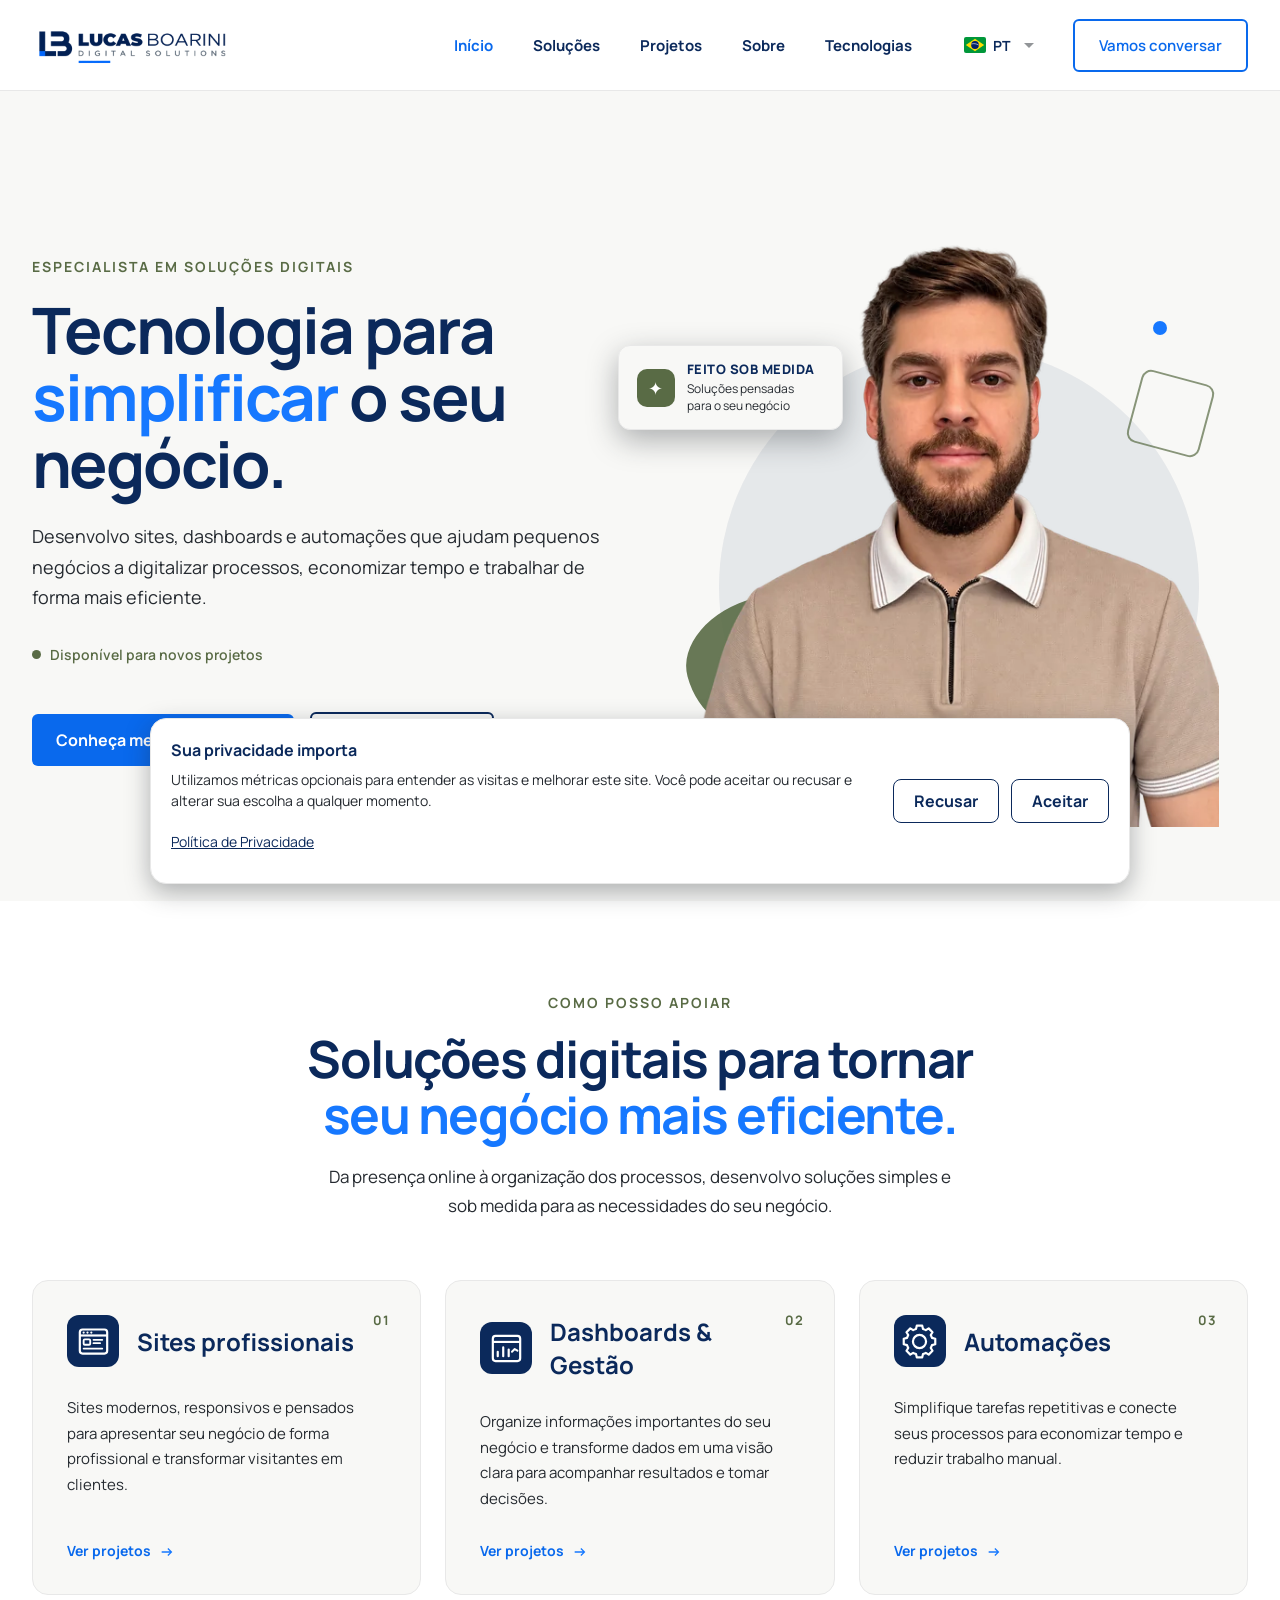
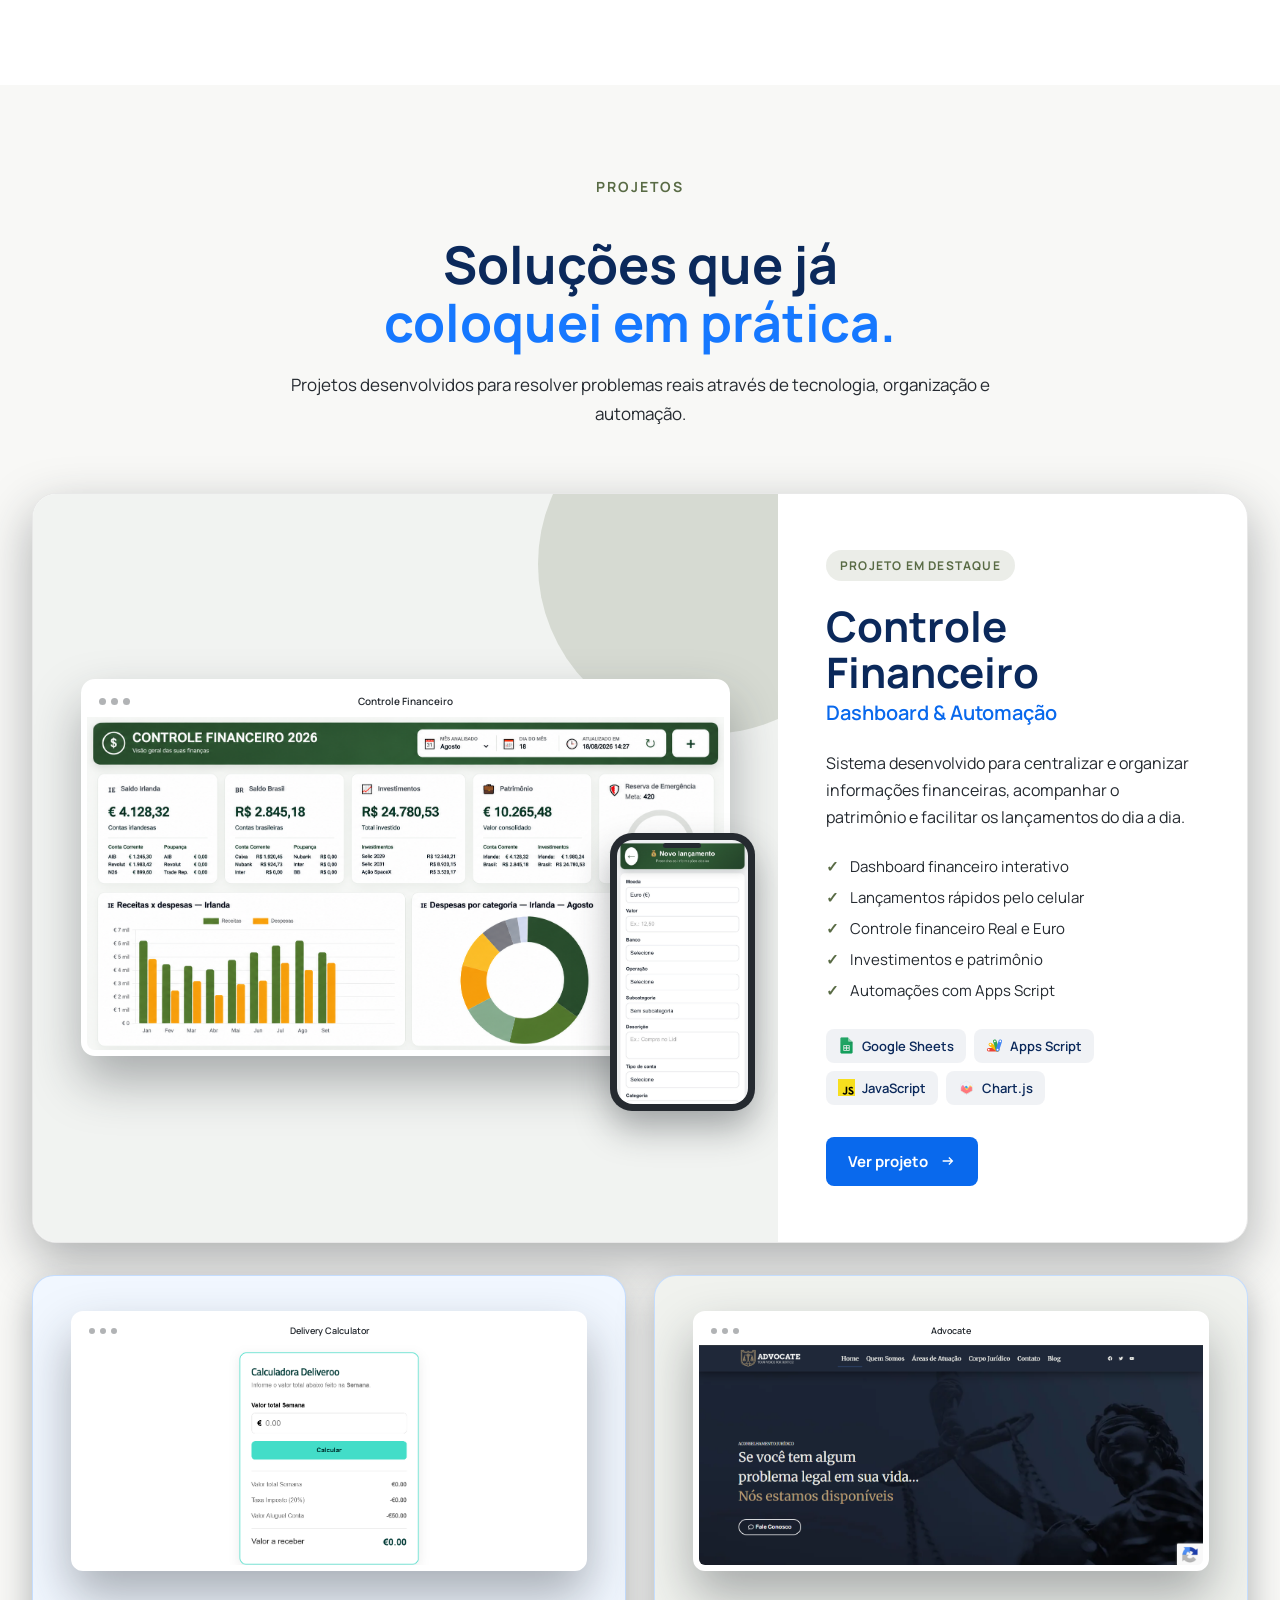
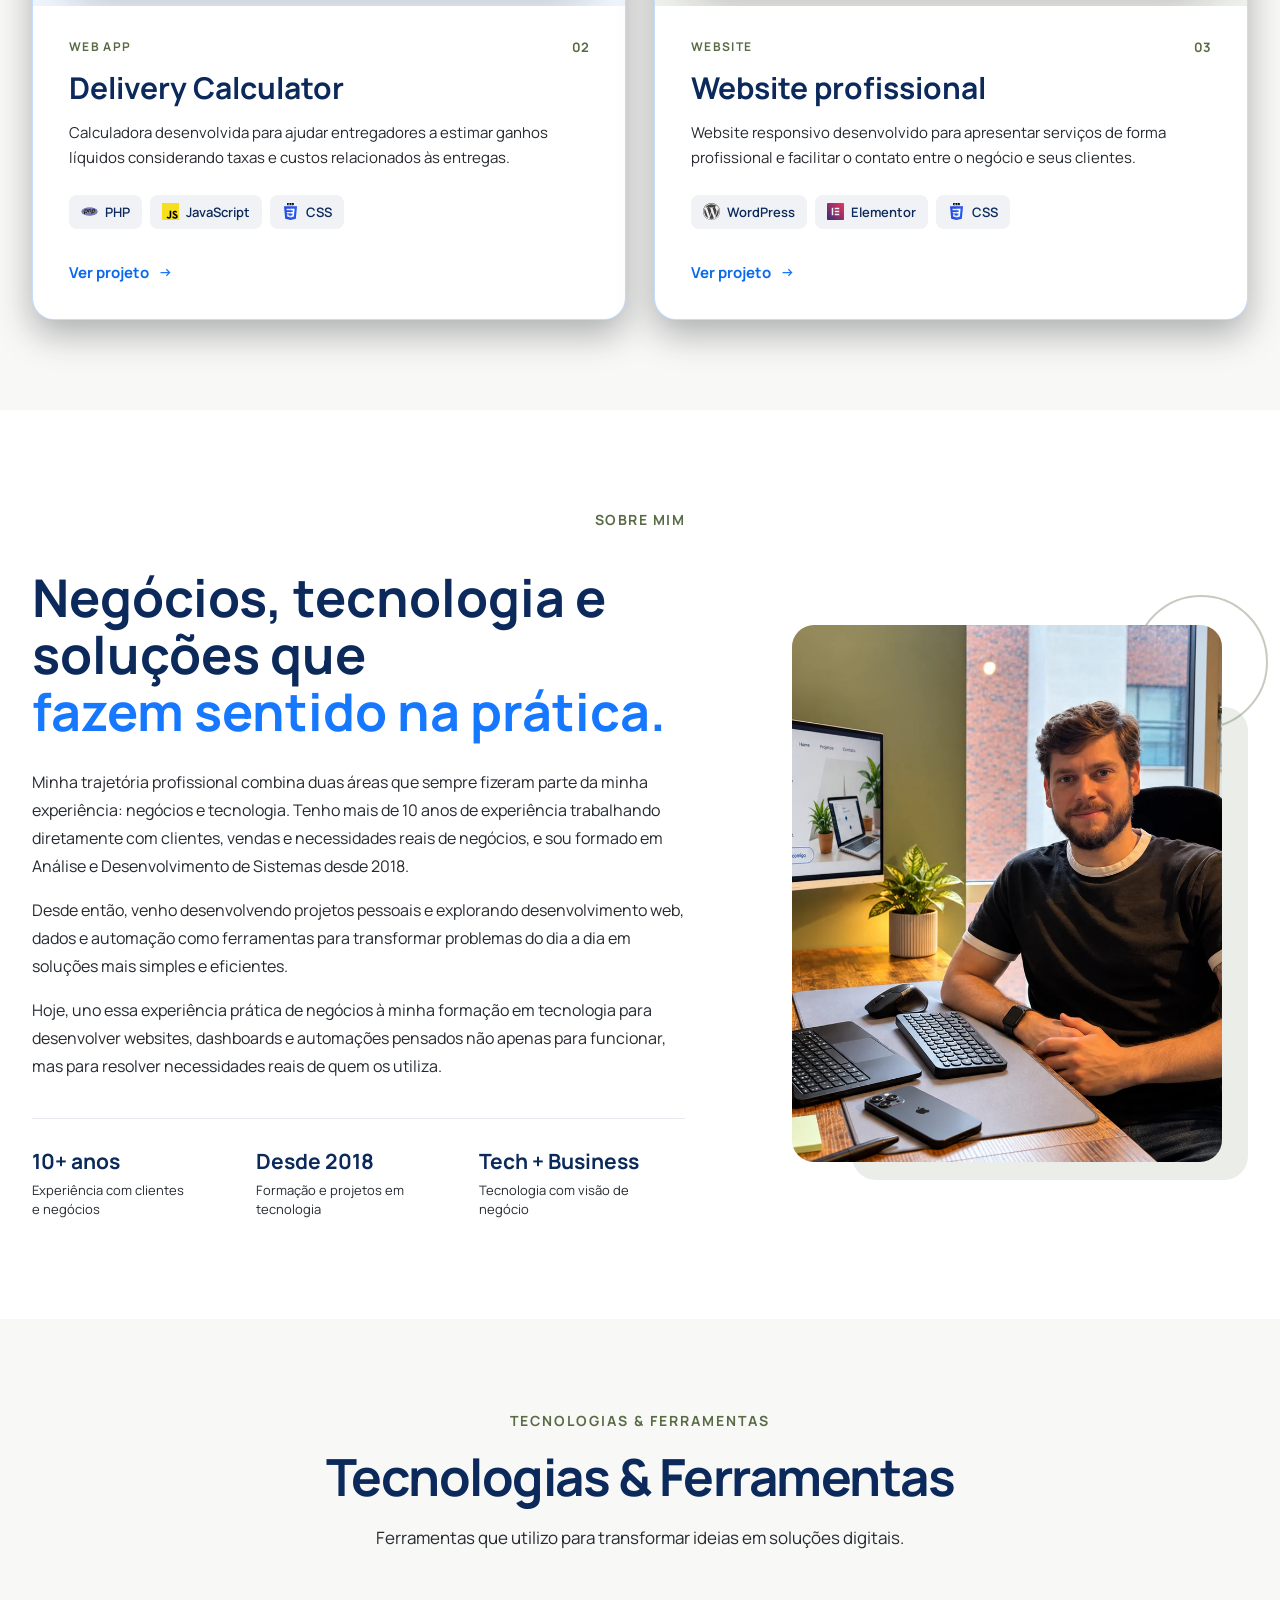
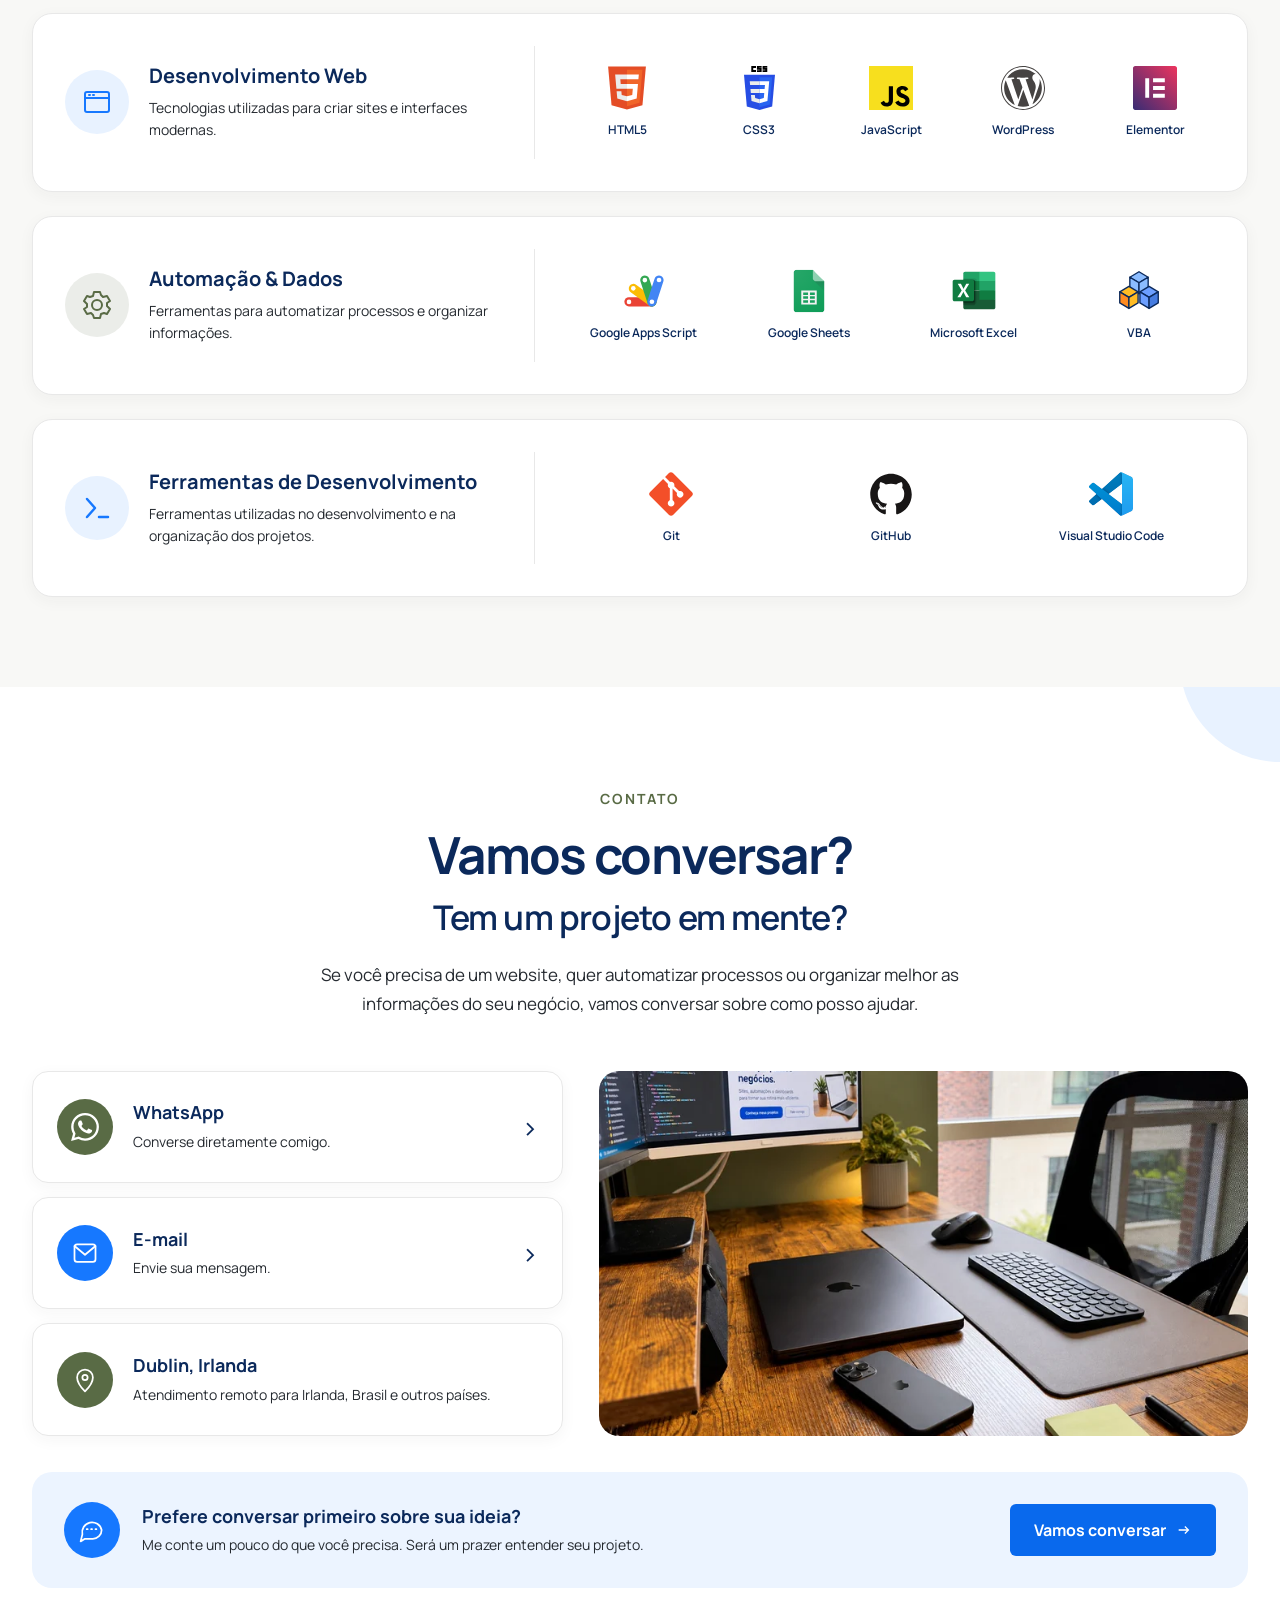
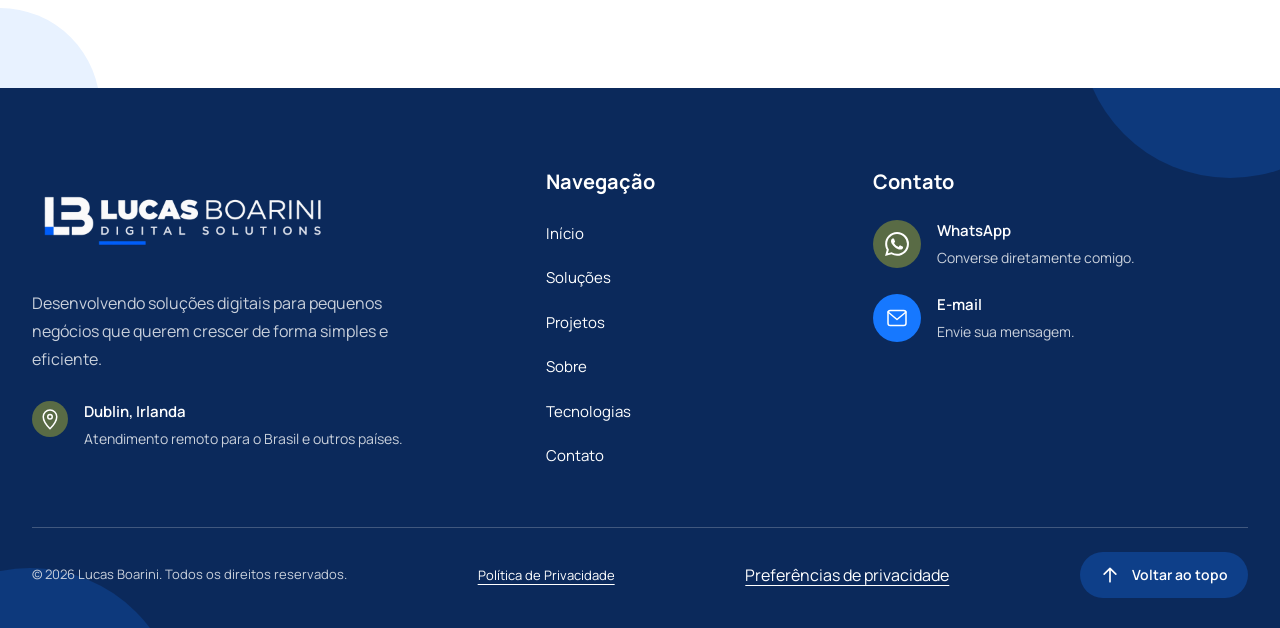
==== commit 274e0ddf: "feat: add bilingual privacy consent for Cloudflare Analytics" ====
--- a/index.html
+++ b/index.html
@@ -1074,5 +1074,6 @@
         <script src="assets/translations.js"></script>
         <script src="assets/script.js"></script>
 
+        <script src="assets/privacy-consent.js"></script>
     </body>
 </html>
--- a/assets/style.css
+++ b/assets/style.css
@@ -2940,3 +2940,104 @@
     outline: 2px solid var(--color-white);
     outline-offset: 5px;
 }
+
+/* Consentimento opcional de métricas — componente compartilhado. */
+.privacy-consent[hidden],
+.privacy-consent-status[hidden] {
+    display: none;
+}
+
+.privacy-consent {
+    position: fixed;
+    inset: auto 16px calc(16px + env(safe-area-inset-bottom, 0px));
+    z-index: 999;
+    max-width: 980px;
+    max-height: calc(100dvh - 120px);
+    overflow-y: auto;
+    margin-inline: auto;
+    display: flex;
+    align-items: center;
+    gap: 24px;
+    padding: 20px;
+    border: 1px solid var(--color-border);
+    border-radius: 16px;
+    background: var(--color-white);
+    color: var(--color-dark);
+    box-shadow: 0 8px 24px var(--color-light-shadow);
+    font-family: var(--font-primary);
+}
+
+.privacy-consent-copy {
+    min-width: 0;
+}
+
+.privacy-consent h2 {
+    margin: 0 0 8px;
+    color: var(--color-primary);
+    font-size: 1rem;
+}
+
+.privacy-consent p {
+    margin: 0 0 8px;
+    font-size: .875rem;
+    line-height: 1.5;
+}
+
+.privacy-consent-policy {
+    display: inline-flex;
+    align-items: center;
+    min-height: 44px;
+    color: var(--color-primary);
+    font-size: .875rem;
+    text-decoration: underline;
+}
+
+.privacy-consent-actions {
+    display: flex;
+    gap: 12px;
+    flex-shrink: 0;
+}
+
+.privacy-consent-choice {
+    min-height: 44px;
+    padding: 10px 20px;
+    border: 1px solid var(--color-primary);
+    border-radius: 8px;
+    background: var(--color-white);
+    color: var(--color-primary);
+    font-weight: 700;
+    cursor: pointer;
+}
+
+.privacy-consent-choice:hover {
+    background: var(--color-background);
+}
+
+.privacy-preferences {
+    min-height: 44px;
+    padding: 0;
+    border: 0;
+    background: transparent;
+    font: inherit;
+    cursor: pointer;
+}
+
+.privacy-consent :focus-visible,
+.privacy-preferences:focus-visible {
+    outline: 2px solid var(--color-accent-accessible);
+    outline-offset: 4px;
+}
+
+@media (max-width: 768px) {
+    .privacy-consent {
+        flex-direction: column;
+        align-items: stretch;
+        gap: 12px;
+        padding: 16px;
+    }
+
+    .privacy-consent-actions > button {
+        flex: 1;
+        min-width: 0;
+    }
+}
